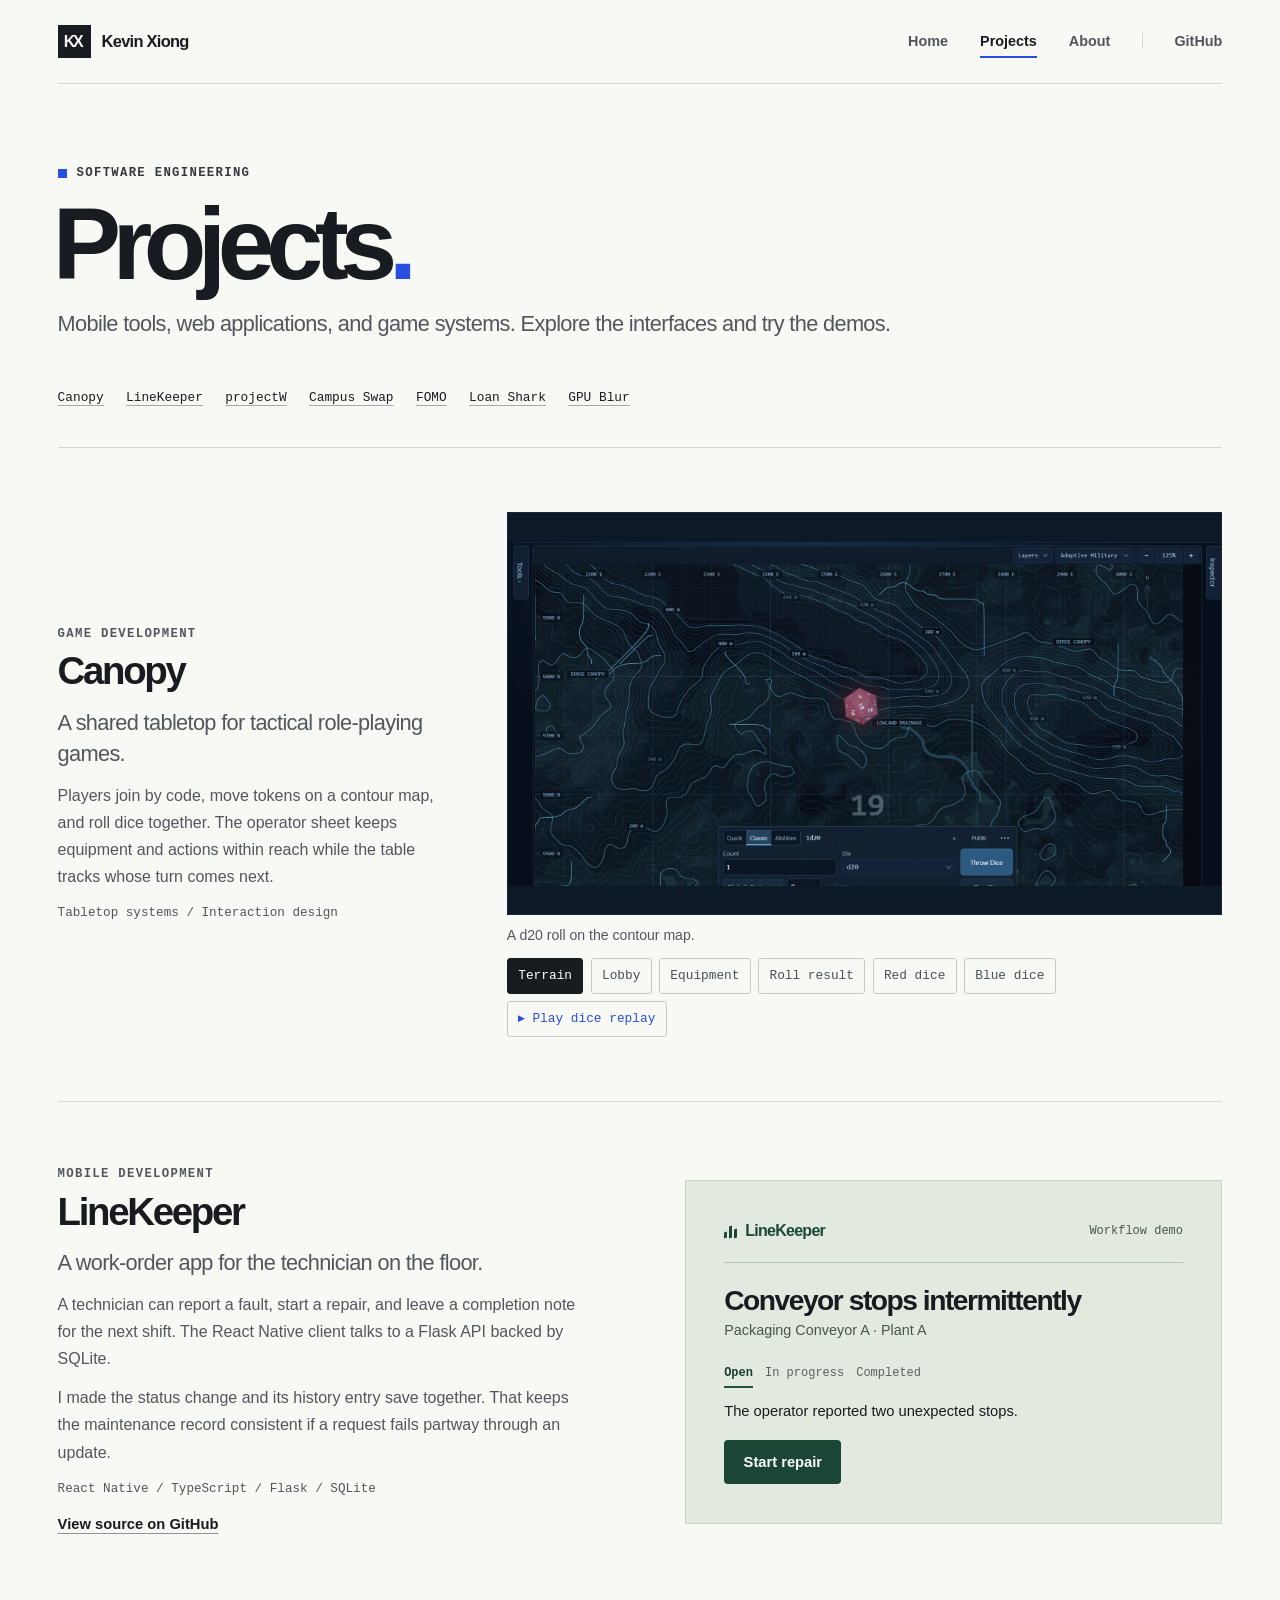
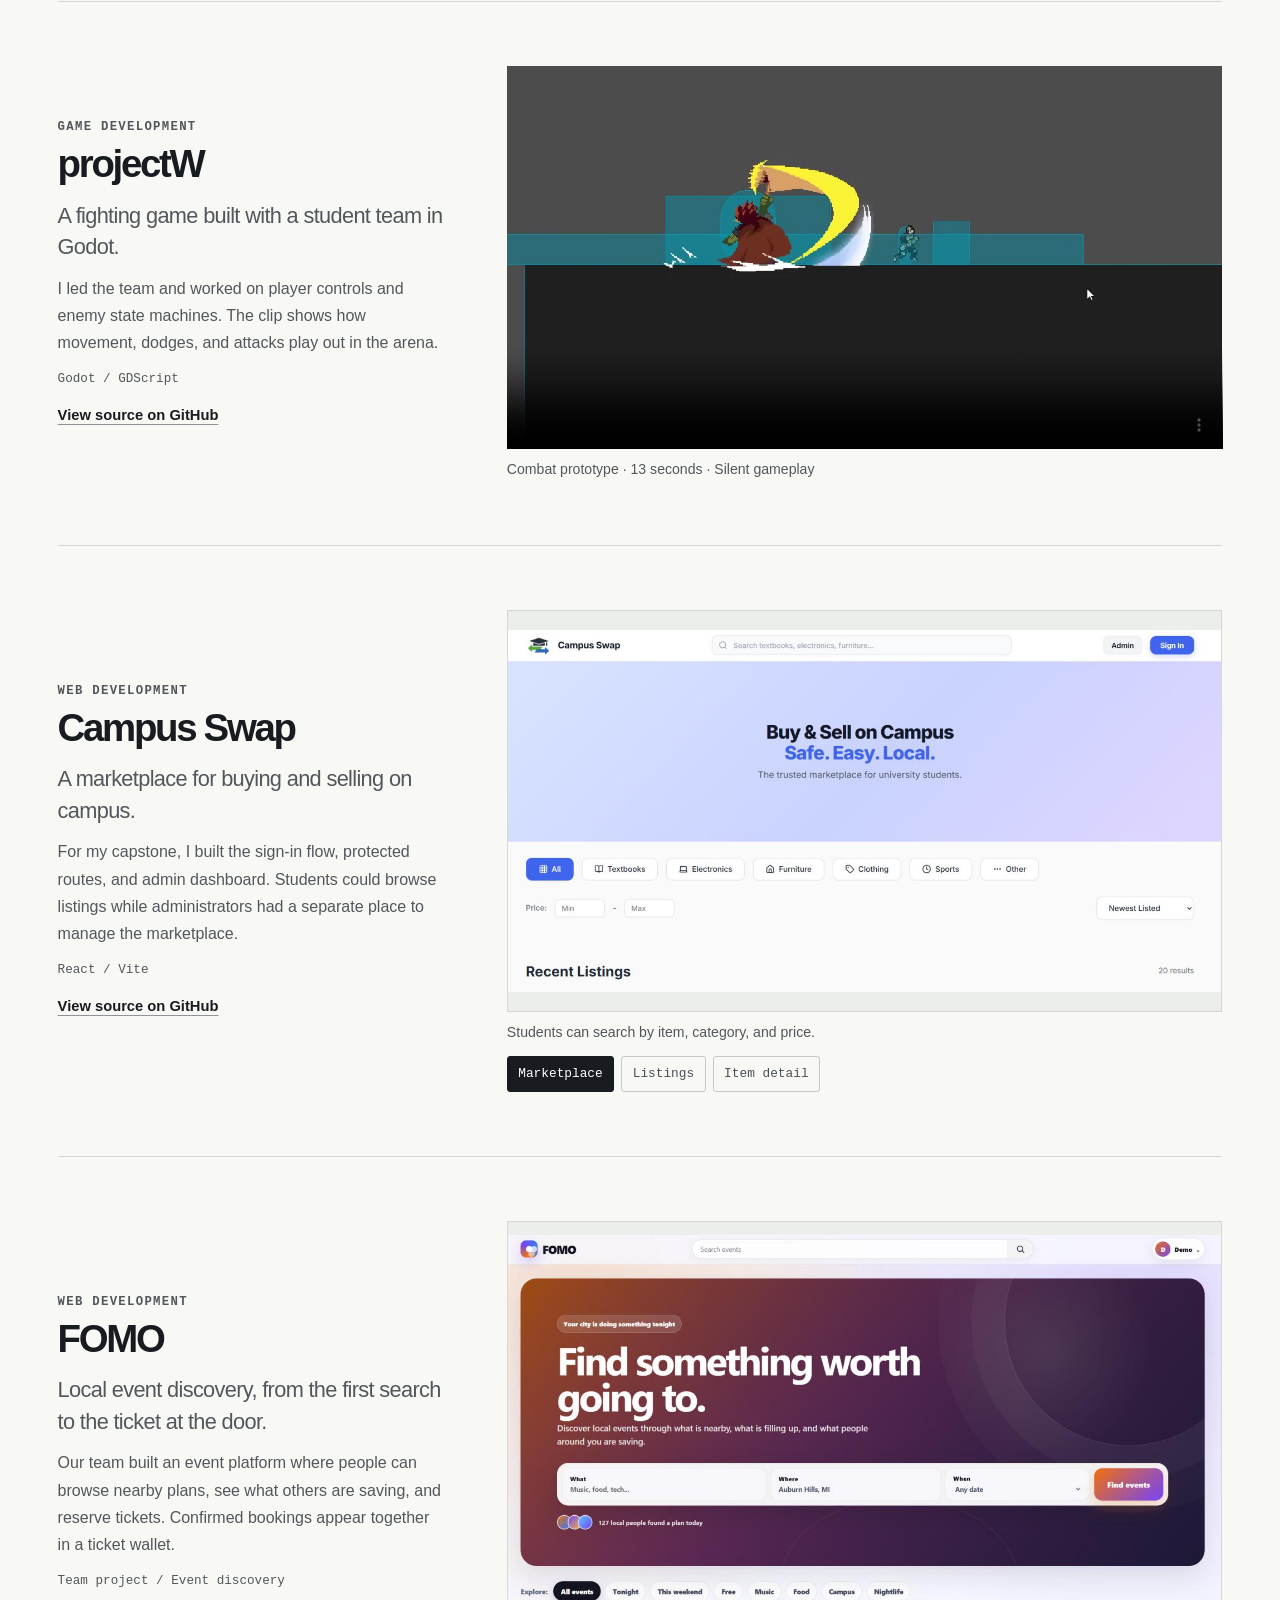
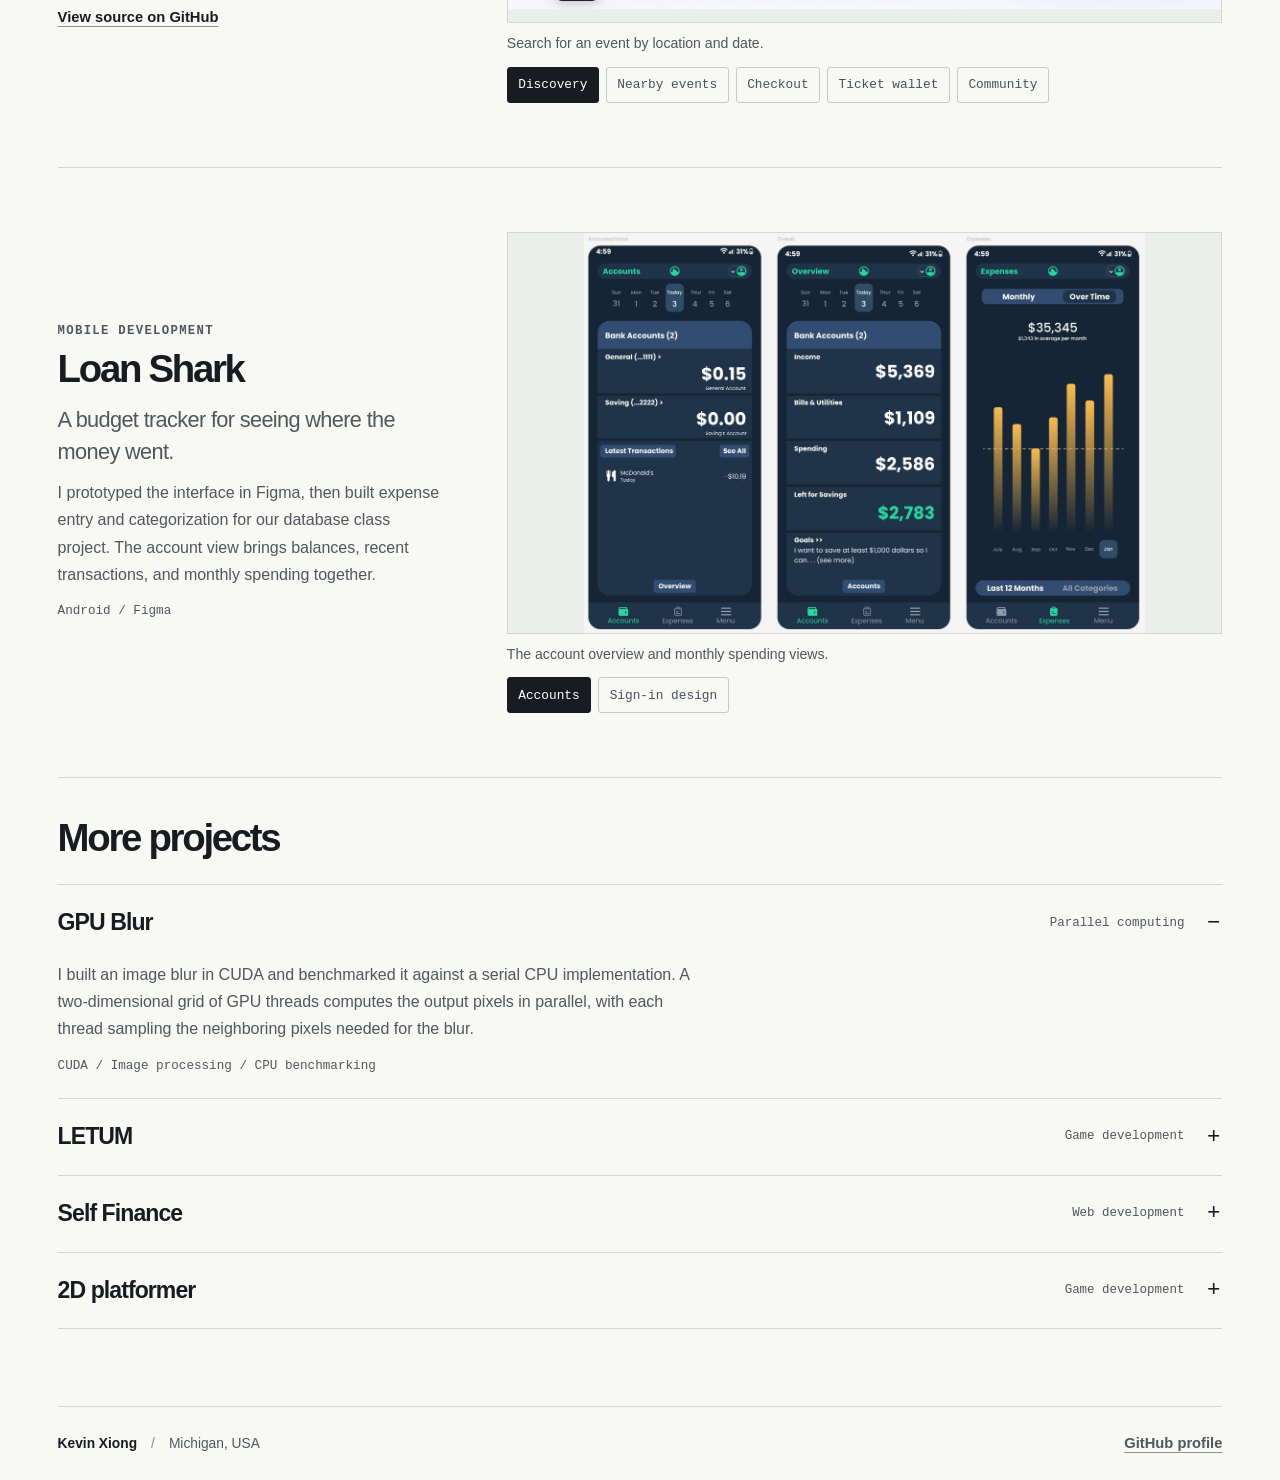
==== capstone_page.html @ 5ea94f28 "Feature Canopy, projectW, GPU Blur, and product screenshots" ====
<!doctype html>
<html lang="en">
<head>
  <meta charset="utf-8">
  <meta name="viewport" content="width=device-width, initial-scale=1">
  <meta name="theme-color" content="#f8f8f5">
  <meta name="description" content="Selected software and game development projects by Kevin Xiong, including Canopy, LineKeeper, projectW, and GPU Blur.">
  <title>Projects | Kevin Xiong</title>
  <link rel="icon" href="assets/favicon.png" type="image/png">
  <link rel="stylesheet" href="assets/site.css">
  <link rel="stylesheet" href="assets/project-media.css">
  <script src="assets/project-media.js" defer></script>
  <script src="assets/work-order.js" defer></script>
</head>
<body>
  <a class="skip" href="#main">Skip to content</a>
  <header class="masthead wrap">
    <a class="brand" href="index.html" aria-label="Kevin Xiong, home"><span class="monogram" aria-hidden="true">KX</span><span>Kevin Xiong</span></a>
    <nav aria-label="Main navigation"><a href="index.html">Home</a><a aria-current="page" href="capstone_page.html">Projects</a><a href="hobbies_page.html">About</a><a class="nav-github" href="https://github.com/Thorfinn980">GitHub</a></nav>
  </header>
  <main id="main" class="wrap" tabindex="-1">
    <header class="page-heading">
      <p class="eyebrow role"><span class="role-mark" aria-hidden="true"></span>Software engineering</p>
      <h1>Projects<span class="accent">.</span></h1>
      <p>Mobile tools, web applications, and game systems. Explore the interfaces and try the demos.</p>
    </header>
    <div class="project-jumps" role="navigation" aria-label="Jump to a project">
      <a href="#canopy">Canopy</a>
      <a href="#linekeeper">LineKeeper</a>
      <a href="#projectw">projectW</a>
      <a href="#campus-swap">Campus Swap</a>
      <a href="#fomo">FOMO</a>
      <a href="#loan-shark">Loan Shark</a>
      <a href="#gpu-blur">GPU Blur</a>
    </div>
    <article id="canopy" class="feature media-feature ruled">
      <div class="feature-copy"><p class="eyebrow">Game development</p><h2 id="canopy-fall">Canopy</h2>
        <p class="lead">A shared tabletop for tactical role-playing games.</p>
        <p>Players join by code, move tokens on a contour map, and roll dice together. The operator sheet keeps equipment and actions within reach while the table tracks whose turn comes next.</p>
        <p class="stack">Tabletop systems / Interaction design</p>
      </div>
      <figure class="gallery" data-gallery aria-label="Canopy gallery">
        <a class="gallery-stage" href="assets/canopy-map.jpg" aria-label="Open full-size image"><img src="assets/canopy-map.jpg" width="1904" height="920" loading="lazy" alt="A red twenty-sided die above blue elevation contours and a lowland drainage channel."></a>
        <figcaption aria-live="polite">A d20 roll on the contour map.</figcaption>
        <div class="gallery-choices" role="group" aria-label="Canopy media">
          <a href="assets/canopy-map.jpg" data-caption="A d20 roll on the contour map." data-alt="A red twenty-sided die above blue elevation contours and a lowland drainage channel." aria-current="true">Terrain</a>
          <a href="assets/canopy-lobby.jpg" data-caption="Create a table or join a game by code." data-alt="Create Game and Join Game forms for the shared tabletop.">Lobby</a>
          <a href="assets/canopy-operator.jpg" data-caption="Equipment, turn order, and recent rolls share one view." data-alt="Operator sheet beside the tactical grid, equipment controls, and shared dice history.">Equipment</a>
          <a href="assets/canopy-roll.jpg" data-caption="Two dice resolve to a total on the table." data-alt="Two green six-sided dice and their total above the tabletop dice tray.">Roll result</a>
          <a href="assets/canopy-dice-red.jpg" data-caption="The red polyhedral dice set." data-alt="Close-up of red polyhedral dice on the grid.">Red dice</a>
          <a href="assets/canopy-dice-blue.jpg" data-caption="The blue polyhedral dice set." data-alt="Close-up of blue dice with numbered faces on the tabletop.">Blue dice</a>
          <a href="assets/canopy-replay.gif" data-caption="Two live dice rolls on the shared table." data-alt="A die rolls across the map, followed by a pair of six-sided dice." class="replay-link">Play dice replay</a>
        </div>
      </figure>
    </article>
    <article id="linekeeper" class="feature ruled">
      <div class="feature-copy"><p class="eyebrow">Mobile development</p><h2>LineKeeper</h2>
      <p class="lead">A work-order app for the technician on the floor.</p>
      <p>A technician can report a fault, start a repair, and leave a completion note for the next shift. The React Native client talks to a Flask API backed by SQLite.</p>
      <p>I made the status change and its history entry save together. That keeps the maintenance record consistent if a request fails partway through an update.</p>
      <p class="stack">React Native / TypeScript / Flask / SQLite</p>
      <a class="text-link" href="https://github.com/Thorfinn980/Line-Keeper">View source on GitHub</a></div>
      <div class="demo" data-demo>
        <div class="demo-top"><span class="demo-brand"><span class="rail-icon" aria-hidden="true"><i></i><i></i><i></i></span>LineKeeper</span><span>Workflow demo</span></div>
        <h3>Conveyor stops intermittently</h3><p class="demo-asset">Packaging Conveyor A &middot; Plant A</p>
        <ol class="workflow" aria-label="Repair stages"><li aria-current="step">Open</li><li>In progress</li><li>Completed</li></ol>
        <p class="demo-status" role="status">The operator reported two unexpected stops.</p>
        <div class="note-area" hidden><label for="note">Completion note</label><textarea id="note" rows="2" maxlength="300" placeholder="What did you fix?"></textarea></div>
        <div class="demo-controls" hidden><button type="button" class="button primary demo-action">Start repair</button><button class="text-link demo-reset" type="button" hidden>Reset demo</button></div>
      </div>
    </article>
    <article id="projectw" class="feature media-feature ruled">
      <div class="feature-copy"><p class="eyebrow">Game development</p><h2>projectW</h2>
        <p class="lead">A fighting game built with a student team in Godot.</p>
        <p>I led the team and worked on player controls and enemy state machines. The clip shows how movement, dodges, and attacks play out in the arena.</p>
        <p class="stack">Godot / GDScript</p>
        <a class="text-link" href="https://github.com/Thorfinn980/ProjectW">View source on GitHub</a>
      </div>
      <figure class="game-film">
        <video controls playsinline preload="metadata" width="1136" height="608" poster="assets/projectw-poster.jpg" aria-label="projectW gameplay"><source src="assets/projectw-gameplay.mp4" type="video/mp4"><a href="assets/projectw-gameplay.mp4">Watch projectW gameplay</a></video>
        <figcaption>Combat prototype <span aria-hidden="true">·</span> 13 seconds <span aria-hidden="true">·</span> Silent gameplay</figcaption>
      </figure>
    </article>
    <article id="campus-swap" class="feature media-feature ruled">
      <div class="feature-copy"><p class="eyebrow">Web development</p><h2>Campus Swap</h2>
        <p class="lead">A marketplace for buying and selling on campus.</p>
        <p>For my capstone, I built the sign-in flow, protected routes, and admin dashboard. Students could browse listings while administrators had a separate place to manage the marketplace.</p>
        <p class="stack">React / Vite</p>
        <a class="text-link" href="https://github.com/Thorfinn980/Campus-Swap">View source on GitHub</a>
      </div>
      <figure class="gallery" data-gallery aria-label="Campus Swap gallery">
        <a class="gallery-stage" href="assets/campus-market.jpg" aria-label="Open full-size image"><img src="assets/campus-market.jpg" width="1280" height="650" loading="lazy" alt="Campus Swap search page with category and price filters."></a>
        <figcaption aria-live="polite">Students can search by item, category, and price.</figcaption>
        <div class="gallery-choices" role="group" aria-label="Campus Swap media">
          <a href="assets/campus-market.jpg" data-caption="Students can search by item, category, and price." data-alt="Campus Swap search page with category and price filters." aria-current="true">Marketplace</a>
          <a href="assets/campus-listings.jpg" data-caption="Listing cards put the price, seller, and pickup area together." data-alt="Four student listings with photos, prices, and pickup locations.">Listings</a>
          <a href="assets/campus-item.jpg" data-caption="A buyer can contact the seller from the listing." data-alt="Winter coat detail showing its price, seller information, and message button.">Item detail</a>
        </div>
      </figure>
    </article>
    <article id="fomo" class="feature media-feature ruled">
      <div class="feature-copy"><p class="eyebrow">Web development</p><h2>FOMO</h2>
        <p class="lead">Local event discovery, from the first search to the ticket at the door.</p>
        <p>Our team built an event platform where people can browse nearby plans, see what others are saving, and reserve tickets. Confirmed bookings appear together in a ticket wallet.</p>
        <p class="stack">Team project / Event discovery</p>
        <a class="text-link" href="https://github.com/Thorfinn980/FOMO">View source on GitHub</a>
      </div>
      <figure class="gallery" data-gallery aria-label="FOMO gallery">
        <a class="gallery-stage" href="assets/fomo-home.jpg" aria-label="Open full-size image"><img src="assets/fomo-home.jpg" width="1280" height="670" loading="lazy" alt="FOMO home screen with local event search and category filters."></a>
        <figcaption aria-live="polite">Search for an event by location and date.</figcaption>
        <div class="gallery-choices" role="group" aria-label="FOMO media">
          <a href="assets/fomo-home.jpg" data-caption="Search for an event by location and date." data-alt="FOMO home screen with local event search and category filters." aria-current="true">Discovery</a>
          <a href="assets/fomo-events.jpg" data-caption="Local events with dates, distance, and ticket prices." data-alt="Three nearby Detroit-area events with ticket prices and availability.">Nearby events</a>
          <a href="assets/fomo-checkout.jpg" data-caption="Reserve tickets and see the confirmation in the same flow." data-alt="Ticket reservation form and confirmation for a local demo day.">Checkout</a>
          <a href="assets/fomo-tickets.jpg" data-caption="Confirmed bookings stay together in the ticket wallet." data-alt="Two event tickets with confirmation codes and venue details.">Ticket wallet</a>
          <a href="assets/fomo-community.jpg" data-caption="The activity feed shows which local events people are saving." data-alt="FOMO community activity, weekend event counts, and organizer tools.">Community</a>
        </div>
      </figure>
    </article>
    <article id="loan-shark" class="feature media-feature ruled">
      <div class="feature-copy"><p class="eyebrow">Mobile development</p><h2>Loan Shark</h2>
        <p class="lead">A budget tracker for seeing where the money went.</p>
        <p>I prototyped the interface in Figma, then built expense entry and categorization for our database class project. The account view brings balances, recent transactions, and monthly spending together.</p>
        <p class="stack">Android / Figma</p>
      </div>
      <figure class="gallery" data-gallery aria-label="Loan Shark gallery">
        <a class="gallery-stage" href="assets/loanshark-overview.jpg" aria-label="Open full-size image"><img src="assets/loanshark-overview.jpg" width="1170" height="835" loading="lazy" alt="Loan Shark mobile designs for accounts, monthly totals, and an expense chart."></a>
        <figcaption aria-live="polite">The account overview and monthly spending views.</figcaption>
        <div class="gallery-choices" role="group" aria-label="Loan Shark media">
          <a href="assets/loanshark-overview.jpg" data-caption="The account overview and monthly spending views." data-alt="Loan Shark mobile designs for accounts, monthly totals, and an expense chart." aria-current="true">Accounts</a>
          <a href="assets/loanshark-design.jpg" data-caption="The sign-in and account creation designs in Figma." data-alt="Two Loan Shark mobile sign-in designs beside their color palette.">Sign-in design</a>
        </div>
      </figure>
    </article>
    <section class="archive ruled" aria-labelledby="archive-title">
      <div class="section-top"><h2 id="archive-title">More projects</h2></div>
      <details id="gpu-blur" open><summary><span>GPU Blur</span><span class="row-meta">Parallel computing</span></summary><div class="detail-copy"><p>I built an image blur in CUDA and benchmarked it against a serial CPU implementation. A two-dimensional grid of GPU threads computes the output pixels in parallel, with each thread sampling the neighboring pixels needed for the blur.</p><p class="stack">CUDA / Image processing / CPU benchmarking</p></div></details>
      <details><summary><span>LETUM</span><span class="row-meta">Game development</span></summary><div class="detail-copy"><p>A co-op survival prototype. I've been working on interactions that have to agree across players, including shared storage, inventory pickups, and doors that remember their state when the world reloads.</p><p class="stack">Unreal Engine / C++</p></div></details>
      <details><summary><span>Self Finance</span><span class="row-meta">Web development</span></summary><div class="detail-copy"><p>A stock research dashboard that brings historical prices and related news into a single company search. I integrated the market data API and built the charts and responsive interface.</p><p class="stack">Python / Flask / Alpha Vantage</p></div></details>
      <details><summary><span>2D platformer</span><span class="row-meta">Game development</span></summary><div class="detail-copy"><p>A side-scroller built with JavaFX, OpenGL, and Box2D. I worked on enemy state machines and resource loading so the physics, levels, and audio could run together smoothly.</p><p class="stack">Java / Box2D / Tiled</p></div></details>
    </section>
  </main>
  <footer class="footer wrap"><span>Kevin Xiong</span><span>Michigan, USA</span><a href="https://github.com/Thorfinn980">GitHub profile</a></footer>
</body>
</html>
---- assets/site.css ----
@charset "UTF-8";

:root {
  color-scheme: light;
  --paper: #f8f8f5;
  --ink: #181b20;
  --muted: #51575c;
  --line: #d5d7d4;
  --accent: #294fe1;
  --mono: "IBM Plex Mono", "Cascadia Mono", Consolas, monospace;
  --sans: "Inter", "Helvetica Neue", Arial, sans-serif;
}
*, *::before, *::after { box-sizing: border-box; }
body { margin: 0; background: var(--paper); color: var(--ink); font: 1rem/1.55 var(--sans); -webkit-font-smoothing: antialiased; }
h1, h2, h3, p, dl, dd, figure { margin: 0; }
a { color: inherit; text-decoration: none; }
button, textarea { font: inherit; }
button { cursor: pointer; }
img { display: block; max-width: 100%; height: auto; }
[hidden] { display: none !important; }
:focus-visible { outline: 3px solid var(--accent); outline-offset: 4px; }
main:focus { outline: none; }
::selection { background: #c9d9ff; color: #111b2e; }
.wrap { width: min(1180px, calc(100% - clamp(40px, 9vw, 144px))); margin-inline: auto; }
.skip { position: fixed; z-index: 10; top: -100px; left: 1rem; padding: .75rem 1rem; background: var(--ink); color: white; }
.skip:focus { top: 1rem; }
.masthead { min-height: 84px; display: flex; align-items: center; justify-content: space-between; gap: 24px; border-bottom: 1px solid var(--line); }
.brand, nav, .actions, .role, .section-top, .button, .demo-brand, .ticket-bar { display: flex; align-items: center; }
.brand { gap: 11px; font-weight: 700; font-size: 1.03rem; letter-spacing: -.045em; line-height: 1; }
.monogram { display: grid; place-content: center; background: var(--ink); color: var(--paper); width: 33px; height: 33px; padding-right: 3px; font-size: 1rem; font-weight: 750; letter-spacing: -.14em; }
nav { align-self: stretch; gap: clamp(16px, 2.5vw, 36px); }
nav a { display: inline-flex; align-items: center; position: relative; color: #51565b; font-size: .9rem; font-weight: 550; padding-block: 10px; }
nav a[aria-current] { color: var(--ink); }
nav a[aria-current]::after { content: ""; position: absolute; left: 0; right: 0; bottom: calc(50% - 16px); height: 2px; background: var(--accent); }
nav .nav-github { padding-left: clamp(16px, 2.5vw, 34px); }
.nav-github::before { content: ""; position: absolute; width: 1px; height: 16px; background: var(--line); left: 0; }
nav a:hover, .brand:hover, .text-link:hover, .footer a:hover, summary:hover { color: var(--accent); }
.eyebrow, .stack, .terrain figcaption, .terrain-panel, .demo-top > span:last-child, .row-meta, .ticket-status, .work-location { font-family: var(--mono); }
.eyebrow { display: block; font-size: .77rem; font-weight: 550; line-height: 1.4; letter-spacing: .105em; text-transform: uppercase; color: var(--muted); }
.role { display: flex; gap: 10px; color: #343940; }
.role-mark { display: inline-block; width: 9px; height: 9px; background: var(--accent); }
.hero { display: grid; grid-template-columns: minmax(0,.84fr) minmax(0,1.16fr); align-items: center; gap: clamp(30px,5vw,78px); padding-block: clamp(42px,4.9vw,75px) clamp(48px,5vw,78px); }
.hero-copy { padding-block: 6px; }
.hero h1 { margin: 1.2rem 0 1.45rem -.065em; padding-left: .035em; font-size: clamp(5.4rem,7.8vw,7.65rem); font-weight: 620; line-height: .85; letter-spacing: -.086em; }
.accent { color: var(--accent); }
.hero-intro { max-width: 370px; font-size: clamp(1.1rem,1.45vw,1.28rem); line-height: 1.5; color: var(--muted); letter-spacing: -.024em; }
.actions { gap: 25px; margin-top: 1.6rem; }
.button { justify-content: center; gap: 10px; width: fit-content; min-height: 44px; padding: .72rem 1.15rem; border: 1px solid transparent; border-radius: 4px; font-size: .92rem; font-weight: 600; line-height: 1.2; }
.primary { background: var(--ink); color: white; }
.primary:hover { background: #303b4b; }
.button:disabled { background: #e0e3e1; color: #555c5a; cursor: default; }
.text-link, .footer a { font-size: .92rem; font-weight: 580; text-decoration: underline; text-decoration-thickness: 1px; text-underline-offset: .30em; text-decoration-color: #8f9499; }
button.text-link { background: none; border: 0; padding: 10px 0; color: inherit; }
.terrain { position: relative; min-width: 0; aspect-ratio: 1.43; overflow: hidden; isolation: isolate; color: #e3ecff; background-color: #0b1935;
  background-image: linear-gradient(#40577a20 1px,transparent 1px),linear-gradient(90deg,#40577a20 1px,transparent 1px),radial-gradient(ellipse at 54% 50%,#19335b 0%,#101e39 50%,#0a162e 100%);
  background-size: 28px 28px,28px 28px,100% 100%; }
.terrain figcaption { position: absolute; left: 22px; top: 18px; z-index: 2; display: flex; align-items: center; gap: 10px; font-size: .8rem; letter-spacing: .015em; pointer-events: none; }
.stack-mark { display: inline-block; width: 13px; height: 9px; position: relative; margin-top: -4px; border: 1px solid #abc5ff; transform: skewY(-18deg); box-shadow: 0 3px #10203f,0 4px #abc5ff; }
.terrain-poster, .terrain-canvas { position: absolute; width: 100%; height: 100%; inset: 0; }
.terrain-poster { object-fit: contain; }
.terrain-canvas { visibility: hidden; touch-action: pan-y; }
.is-ready .terrain-canvas { visibility: visible; cursor: grab; }
.terrain-canvas:focus-visible { outline: 2px solid #b0ceff; outline-offset: -6px; }
.is-ready .dragging { cursor: grabbing; }
.is-ready .terrain-poster { display: none; }
.terrain-panel { position: absolute; bottom: 16px; left: 22px; right: 16px; z-index: 2; display: flex; align-items: center; justify-content: space-between; gap: 8px; pointer-events: none; }
.terrain-hint { color: #c5d4ef; font-size: .76rem; }
.view-switch { display: none; gap: 2px; border: 1px solid #52627e; background: #101c33; padding: 3px; border-radius: 4px; pointer-events: auto; }
.is-ready .view-switch { display: flex; }
.view-switch button { padding: 5px 8px; min-height: 30px; border: 0; border-radius: 2px; background: transparent; color: #bdcde7; font: .77rem/1.2 var(--mono); }
.view-switch button:hover { color: white; }
.view-switch button[aria-pressed="true"] { color: #10203a; background: #d7e7ff; }
.view-switch button:focus-visible { outline-color: white; outline-offset: 1px; }
.ruled { border-top: 1px solid var(--line); }
.selected, .archive { padding-block: clamp(32px,3vw,46px) clamp(56px,6vw,85px); }
.section-top { align-items: baseline; justify-content: space-between; gap: 20px; margin-bottom: 26px; }
h2 { font-size: clamp(1.85rem,3vw,2.75rem); line-height: 1.08; letter-spacing: -.06em; font-weight: 590; }
.card-grid { display: grid; grid-template-columns: 1fr 1fr; gap: clamp(20px,2.6vw,36px); }
.project-card { display: block; min-width: 0; }
.cover { position: relative; overflow: hidden; aspect-ratio: 2.25; isolation: isolate; display: grid; place-items: center; }
.line-cover { background-color: #b6ccbe; background-image: linear-gradient(130deg,#d4e0d1,#b9cebf 56%,#96afa0); }
.line-cover::before { content: ""; position: absolute; inset: 0; background-image: repeating-linear-gradient(125deg,transparent 0 6px,#edf4e817 6px 7px); }
.ticket { position: relative; width: 64%; max-width: 292px; background: #fcfcf6; border-radius: 5px; color: #163b2b; box-shadow: -6px 8px 0 #63907755,0 18px 28px #213b282b; transform: rotate(-5deg); transition: transform .23s ease; }
.ticket-bar { color: #e9f5e6; background: #1b4534; border-radius: 5px 5px 0 0; font-weight: 650; letter-spacing: -.035em; font-size: .85rem; padding: 8px 14px; gap: 8px; }
.rail-icon { display: inline-flex; gap: 2px; align-items: end; height: 13px; }
.rail-icon i { width: 3px; height: 6px; background: currentColor; transform: skewY(-17deg); }
.rail-icon i:nth-child(2) { height: 12px; }
.rail-icon i:nth-child(3) { height: 9px; }
.ticket-inner { padding: 11px 15px 12px; }
.ticket-status { color: #465f4e; font-size: .75rem; }
.ticket-status i { display: inline-block; width: 6px; height: 6px; border-radius: 50%; background: #4a825e; margin-right: 3px; }
.ticket strong { display: block; font-size: clamp(1.05rem,1.8vw,1.63rem); line-height: 1.03; margin: 7px 0 8px; letter-spacing: -.055em; }
.ticket-rule { height: 1px; background: #d3dbce; margin-bottom: 6px; }
.work-asset { font-weight: 600; font-size: .8rem; }
.work-location { display: block; font-size: .72rem; color: #4a5b50; }
.canopy-card-photo { position: absolute; inset: 0; width: 100%; height: 100%; object-fit: cover; }
.project-card:hover .ticket { transform: translateY(-3px) rotate(-3deg); }
.card-copy { padding-top: 18px; }
.card-copy .eyebrow { font-size: .75rem; }
.card-copy h3 { margin: 5px 0 5px; font-size: clamp(1.6rem,2.25vw,2.15rem); line-height: 1.15; letter-spacing: -.055em; font-weight: 620; }
.project-card:hover h3 { color: var(--accent); }
.card-copy p { max-width: 52ch; color: var(--muted); }
.stack { display: block; font-size: .79rem; color: var(--muted); line-height: 1.7; margin-top: 12px; }
.footer { display: flex; gap: 14px; align-items: center; padding-block: 25px; border-top: 1px solid var(--line); color: var(--muted); font-size: .86rem; }
.footer span:first-child { color: var(--ink); font-weight: 650; }
.footer span:nth-child(2)::before { content: "/"; color: #83898b; padding-right: 14px; }
.footer a { margin-left: auto; }

.page-heading { padding-block: clamp(44px,6.3vw,94px) clamp(38px,5vw,70px); }
.page-heading h1 { font-size: clamp(3.7rem,8vw,7rem); margin: 12px 0 14px -.048em; font-weight: 620; letter-spacing: -.083em; line-height: .98; }
.page-heading > p:last-child, .lead { color: var(--muted); font-size: clamp(1.15rem,1.7vw,1.45rem); line-height: 1.45; letter-spacing: -.03em; }
.feature { display: grid; grid-template-columns: 1fr 1fr; align-items: center; gap: clamp(32px, 7vw, 100px); padding-block: clamp(38px,5vw,75px); scroll-margin-top: 16px; }
.feature-copy h2 { margin-block: 7px 15px; }
.feature-copy > p + p { margin-top: 12px; }
.feature-copy > p:not(.eyebrow,.lead,.stack), .prose p:not(.lead), .detail-copy { color: var(--muted); line-height: 1.7; }
.feature-copy > .text-link { display: inline-block; margin-top: 14px; }
.demo { background: #e2eae0; padding: clamp(22px,3vw,40px); border: 1px solid #c7d4c6; }
.demo-top { display: flex; align-items: center; justify-content: space-between; gap: 15px; padding-bottom: 18px; border-bottom: 1px solid #b4c5b6; }
.demo-top > span:last-child { font-size: .75rem; color: #46584c; }
.demo-brand { gap: 8px; font-weight: 700; color: #1c4837; letter-spacing: -.045em; }
.demo h3 { font-size: clamp(1.55rem,2.2vw,2.15rem); line-height: 1.12; letter-spacing: -.052em; margin-block: 22px 3px; }
.demo-asset { color: #45584a; font-size: .9rem; }
.workflow { display: flex; flex-wrap: wrap; gap: 3px 12px; list-style: none; padding: 0; margin: 18px 0 12px; color: #57625b; font: .75rem/1.5 var(--mono); }
.workflow li { padding-block: 4px; }
.workflow li[aria-current] { border-bottom: 2px solid #215637; color: #193d2b; font-weight: 700; }
.workflow li.done { color: #2b533b; }
.demo-status { font-size: .92rem; overflow-wrap: anywhere; }
.demo-controls { display: flex; flex-wrap: wrap; align-items: center; gap: 14px; margin-top: 18px; }
.demo .primary:not(:disabled) { background: #1b4534; }
.demo .primary:not(:disabled):hover { background: #293c2e; }
.note-area { margin-top: 15px; }
.note-area label { display: block; font-size: .85rem; font-weight: 650; margin-bottom: 4px; }
.note-area textarea { display: block; width: 100%; padding: 8px 10px; background: #f8faf7; color: var(--ink); border: 1px solid #9faea1; border-radius: 3px; resize: vertical; }
.screen-frame { background: #142538; padding: clamp(12px,2vw,26px); }
.tabletop-figure figcaption { margin-top: 10px; color: var(--muted); font-size: .85rem; line-height: 1.6; }
.tabletop-figure .text-link { font-size: inherit; white-space: nowrap; }
details { border-bottom: 1px solid var(--line); }
details:first-of-type { border-top: 1px solid var(--line); }
summary { position: relative; display: flex; align-items: center; gap: 20px; cursor: pointer; list-style: none; padding: 20px 38px 20px 0; }
summary::-webkit-details-marker { display: none; }
summary > span:first-child { font-size: clamp(1.12rem,1.8vw,1.5rem); font-weight: 570; letter-spacing: -.04em; }
.row-meta { margin-left: auto; color: var(--muted); font-size: .78rem; text-align: right; }
summary::after { content: "+"; font: 1.4rem/1 var(--mono); position: absolute; right: 2px; }
details[open] summary::after { content: "−"; }
.detail-copy { max-width: 72ch; padding-bottom: 22px; }
.about-row { display: grid; grid-template-columns: .7fr 1.3fr; gap: clamp(28px,5vw,70px); padding-block: clamp(33px,4.5vw,65px); }
.about-row h2 { font-size: clamp(1.7rem,2.7vw,2.45rem); }
.prose { max-width: 64ch; }
.prose .lead { color: var(--ink); }
.prose > p + p, .prose > a { margin-top: 15px; }
.prose > a { display: inline-block; }
.tool-list div + div, .interests > div + div { margin-top: 19px; }
.tool-list dt, .interests h3 { color: var(--ink); font-size: 1rem; font-weight: 670; }
.tool-list dd { color: var(--muted); margin-top: 2px; }
@media (max-width: 780px) {
  .hero { gap: 24px; grid-template-columns: .85fr 1.15fr; }
  .hero h1 { font-size: clamp(4.2rem,10vw,5.3rem); }
  .terrain { aspect-ratio: 1.15; }
  .feature { gap: 28px; }
  .cover { aspect-ratio: 1.85; }
}
@media (max-width: 640px) {
  .masthead { min-height: 65px; gap: 14px; }
  .brand { gap: 8px; }
  .brand > span:last-child { display: none; }
  nav { gap: clamp(11px,4.3vw,24px); }
  nav a { font-size: .86rem; }
  nav .nav-github { padding-left: 14px; }
  .hero { grid-template-columns: 1fr; gap: 28px; padding-block: 33px; }
  .hero h1 { font-size: clamp(3.5rem,12vw,5.2rem); line-height: .99; margin: .7rem 0 .85rem -.045em; padding: 0; }
  .hero h1 br { display: none; }
  .hero-intro { font-size: 1.07rem; max-width: 36ch; }
  .actions { margin-top: 17px; }
  .terrain { aspect-ratio: 1.45; }
  .terrain figcaption { left: 16px; top: 14px; }
  .terrain-panel { left: 16px; right: 12px; bottom: 10px; }
  .card-grid, .feature, .about-row { grid-template-columns: 1fr; }
  .card-grid { gap: 34px; }
  .cover { aspect-ratio: 2.05; }
  .ticket { max-width: 236px; }
  .section-top { margin-bottom: 20px; }
  .about-row { gap: 20px; }
  .row-meta { display: none; }
  .footer { flex-wrap: wrap; gap: 7px 10px; }
  .footer span:nth-child(2)::before { padding-right: 10px; }
  .footer a { font-size: .82rem; }
}
@media (max-width: 360px) {
  .wrap { width: calc(100% - 30px); }
  .ticket-inner { padding: 8px 12px; }
  .ticket-bar { padding: 5px 12px; }
  .work-location { display: none; }
  .footer span:nth-child(2) { display: none; }
}
@media (prefers-reduced-motion: reduce) {
  *, *::before, *::after { transition: none !important; }
}
---- assets/project-media.css ----
.project-jumps {
  display: flex;
  flex-wrap: wrap;
  gap: .55rem 1.4rem;
  margin: -1.2rem 0 2.2rem;
}
.project-jumps a, .gallery-choices a {
  font: .8rem/1.4 var(--mono);
}
.project-jumps a {
  padding-block: .3rem;
  text-decoration: underline;
  text-underline-offset: .29em;
  text-decoration-color: #a3a8ad;
}
.project-jumps a:hover { color: var(--accent); }
.media-feature {
  grid-template-columns: minmax(0, .7fr) minmax(0, 1.3fr);
  gap: clamp(32px, 5vw, 72px);
}
.gallery, .game-film { min-width: 0; }
.gallery-stage {
  display: grid;
  place-items: center;
  width: 100%;
  aspect-ratio: 16 / 9;
  background: #eceeeb;
  border: 1px solid var(--line);
  overflow: hidden;
  cursor: zoom-in;
}
.gallery-stage img {
  width: 100%;
  height: 100%;
  min-height: 0;
  object-fit: contain;
}
#canopy .gallery-stage { background: #0d1927; border-color: #19293a; }
.gallery figcaption, .game-film figcaption {
  font-size: .88rem;
  line-height: 1.5;
  color: var(--muted);
  margin-top: .65rem;
}
.gallery-choices { display: flex; flex-wrap: wrap; gap: .45rem; margin-top: .75rem; }
.gallery-choices a {
  display: inline-flex;
  align-items: center;
  min-height: 36px;
  border: 1px solid #c5cac9;
  border-radius: 3px;
  padding: .38rem .65rem;
  color: #495058;
}
.gallery-choices a:hover { border-color: var(--ink); color: var(--ink); }
.gallery-choices a[aria-current] { color: white; border-color: var(--ink); background: var(--ink); }
.gallery-choices .replay-link { color: var(--accent); }
.replay-link::before { content: "▶"; font-size: .72em; margin-right: .45rem; }
.replay-link[aria-current]::before { content: "■"; }
.game-film video { display: block; width: 100%; height: auto; background: #111; }
#gpu-blur, .feature-copy h2[id] { scroll-margin-top: 18px; }
@media (max-width: 720px) {
  .media-feature { grid-template-columns: 1fr; gap: 20px; }
  .project-jumps { margin-top: -.55rem; }
}
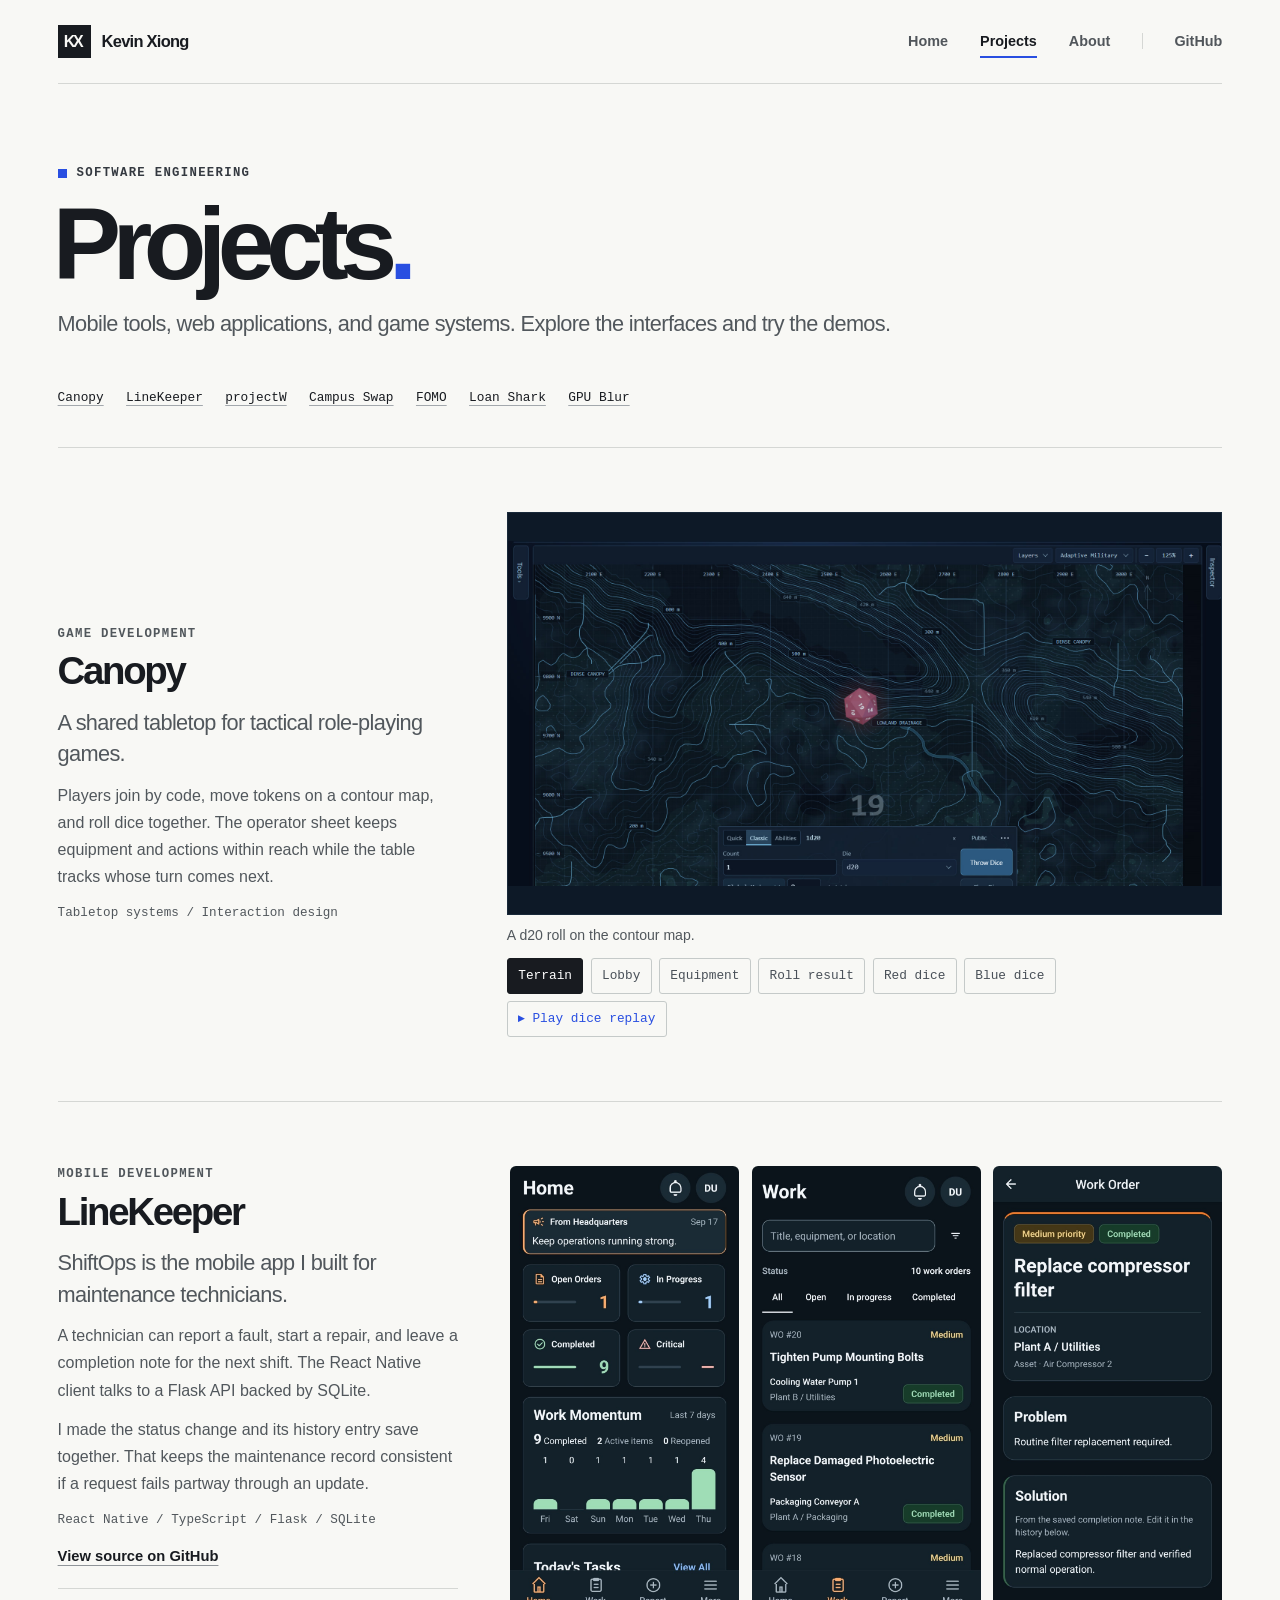
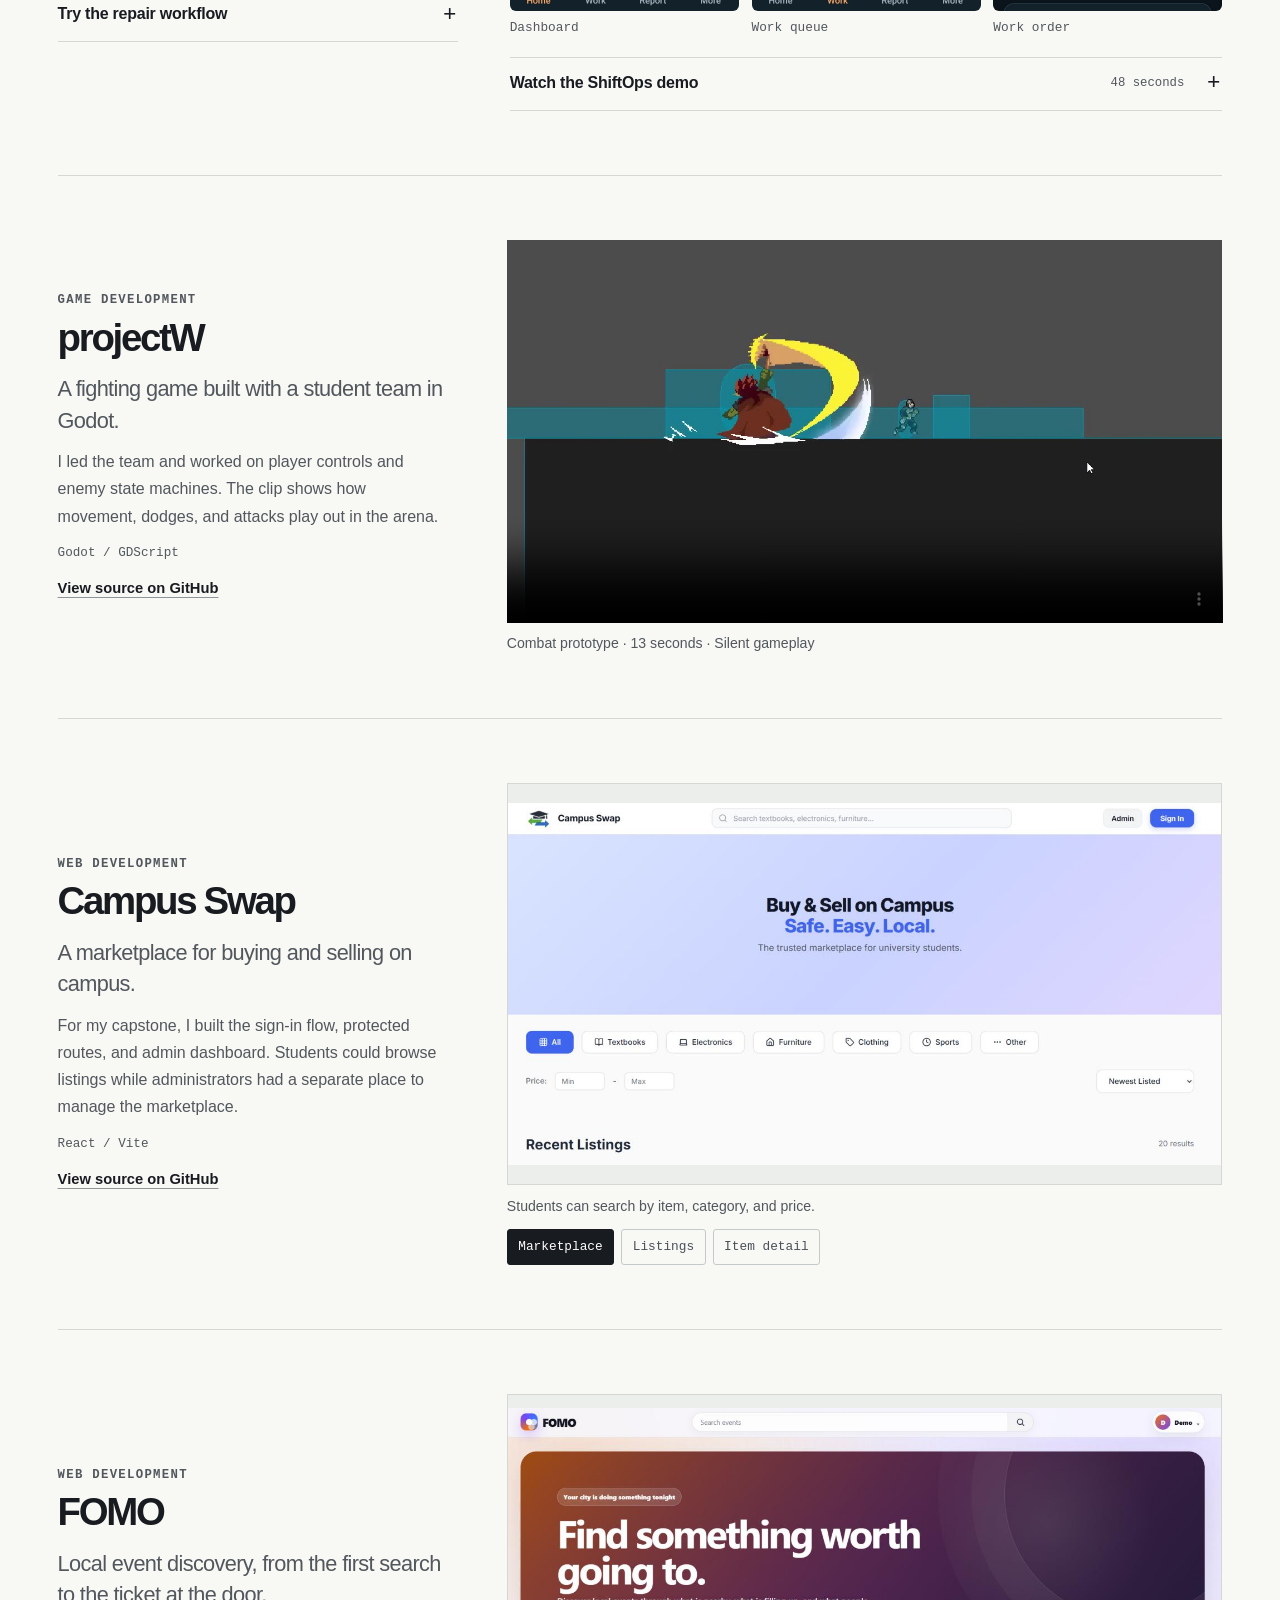
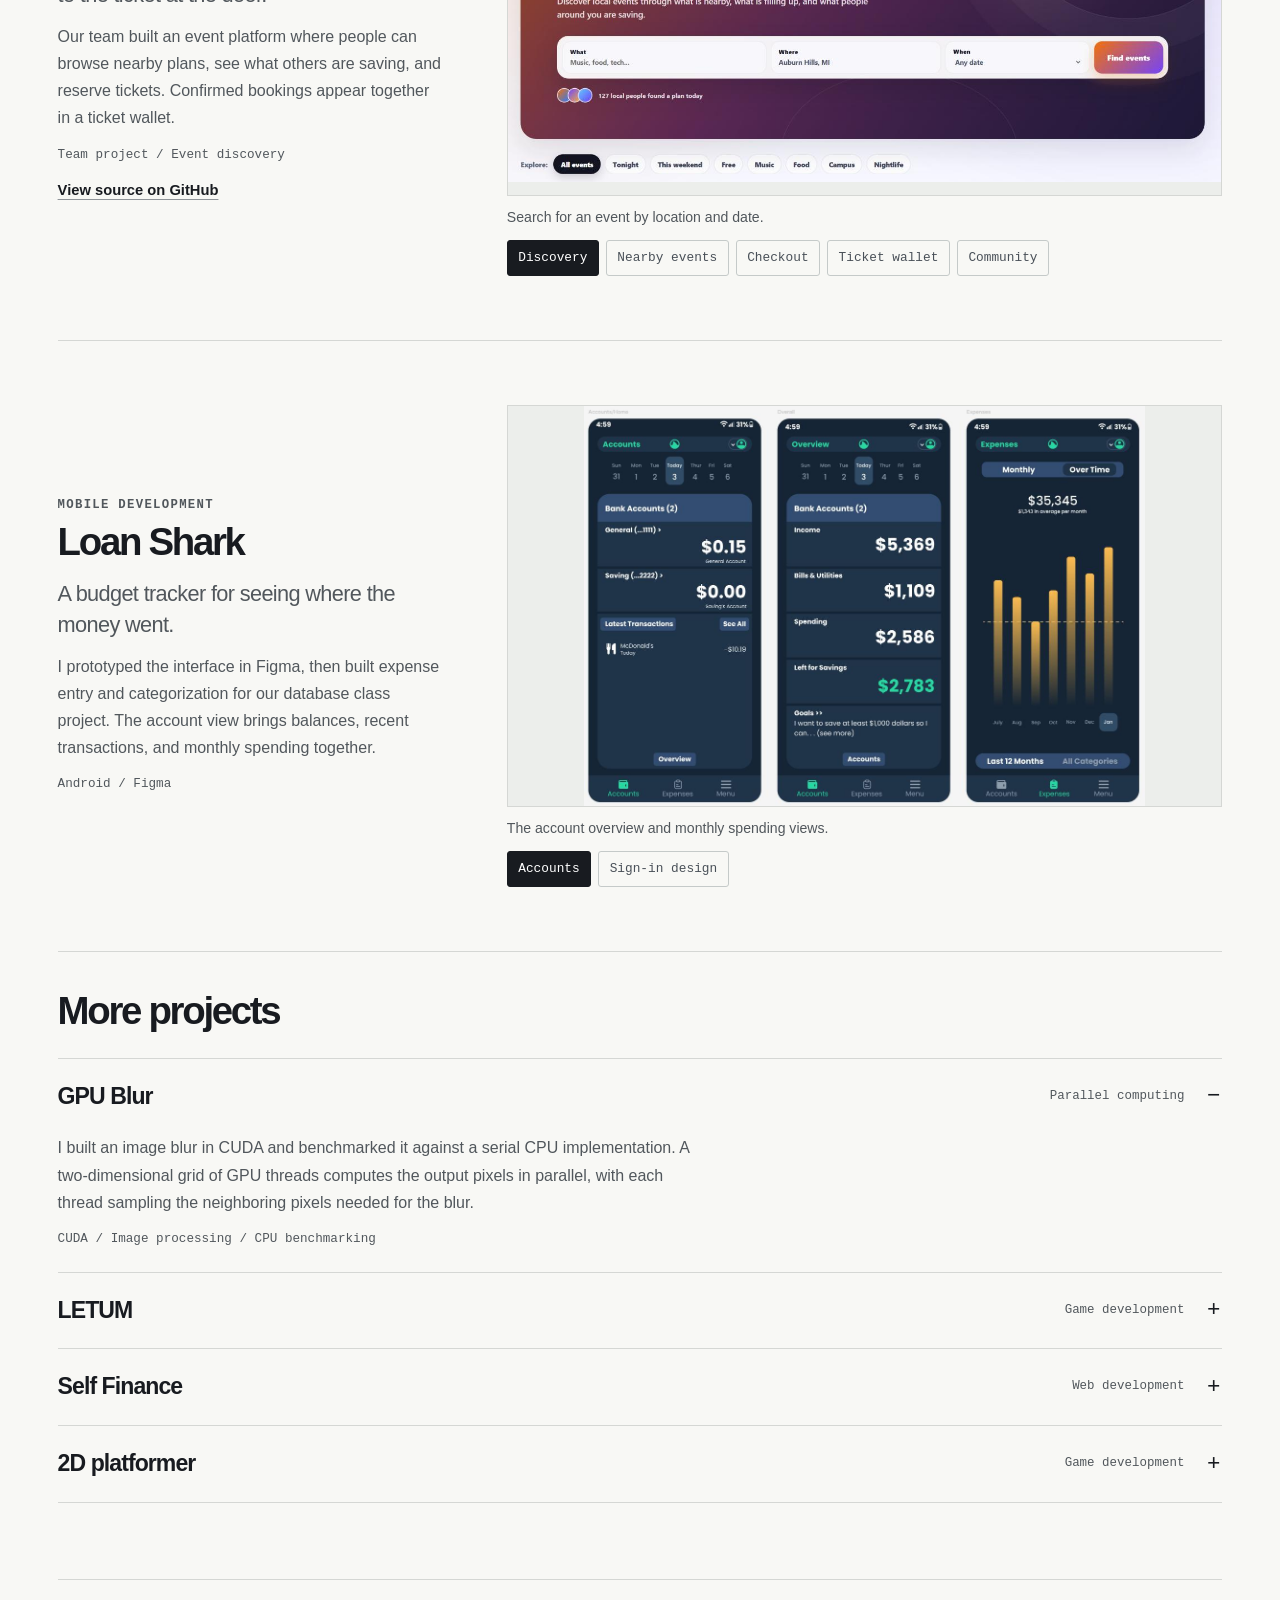
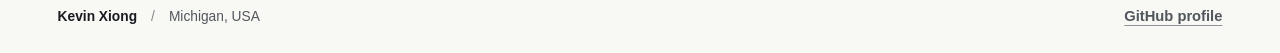
==== commit 1cd6c966: "Feature ShiftOps app media in the LineKeeper portfolio entry" ====
--- a/capstone_page.html
+++ b/capstone_page.html
@@ -9,6 +9,7 @@
   <link rel="icon" href="assets/favicon.png" type="image/png">
   <link rel="stylesheet" href="assets/site.css">
   <link rel="stylesheet" href="assets/project-media.css">
+  <link rel="stylesheet" href="assets/shiftops.css">
   <script src="assets/project-media.js" defer></script>
   <script src="assets/work-order.js" defer></script>
 </head>
@@ -53,20 +54,36 @@
         </div>
       </figure>
     </article>
-    <article id="linekeeper" class="feature ruled">
+    <article id="linekeeper" class="feature ruled shiftops-feature">
       <div class="feature-copy"><p class="eyebrow">Mobile development</p><h2>LineKeeper</h2>
-      <p class="lead">A work-order app for the technician on the floor.</p>
+      <p class="lead">ShiftOps is the mobile app I built for maintenance technicians.</p>
       <p>A technician can report a fault, start a repair, and leave a completion note for the next shift. The React Native client talks to a Flask API backed by SQLite.</p>
       <p>I made the status change and its history entry save together. That keeps the maintenance record consistent if a request fails partway through an update.</p>
       <p class="stack">React Native / TypeScript / Flask / SQLite</p>
-      <a class="text-link" href="https://github.com/Thorfinn980/Line-Keeper">View source on GitHub</a></div>
+      <a class="text-link" href="https://github.com/Thorfinn980/Line-Keeper">View source on GitHub</a>
+      <details class="shiftops-disclosure">
+      <summary><span>Try the repair workflow</span></summary>
       <div class="demo" data-demo>
-        <div class="demo-top"><span class="demo-brand"><span class="rail-icon" aria-hidden="true"><i></i><i></i><i></i></span>LineKeeper</span><span>Workflow demo</span></div>
+        <div class="demo-top"><span class="demo-brand"><span class="rail-icon" aria-hidden="true"><i></i><i></i><i></i></span>ShiftOps</span><span>Workflow demo</span></div>
         <h3>Conveyor stops intermittently</h3><p class="demo-asset">Packaging Conveyor A &middot; Plant A</p>
         <ol class="workflow" aria-label="Repair stages"><li aria-current="step">Open</li><li>In progress</li><li>Completed</li></ol>
         <p class="demo-status" role="status">The operator reported two unexpected stops.</p>
         <div class="note-area" hidden><label for="note">Completion note</label><textarea id="note" rows="2" maxlength="300" placeholder="What did you fix?"></textarea></div>
         <div class="demo-controls" hidden><button type="button" class="button primary demo-action">Start repair</button><button class="text-link demo-reset" type="button" hidden>Reset demo</button></div>
+      </div>
+      </details>
+      </div>
+      <div class="shiftops-media">
+        <div class="shiftops-screens" role="group" aria-label="ShiftOps app screenshots">
+          <figure><a href="assets/shiftops-home.png" aria-label="Open full-size ShiftOps dashboard"><img src="assets/shiftops-home.png" width="792" height="1536" loading="lazy" alt="Home dashboard with work-order counts and a seven-day Work Momentum chart."></a><figcaption>Dashboard</figcaption></figure>
+          <figure><a href="assets/shiftops-work.png" aria-label="Open full-size ShiftOps work queue"><img src="assets/shiftops-work.png" width="792" height="1536" loading="lazy" alt="Searchable work queue with status filters, equipment names, locations, and priorities."></a><figcaption>Work queue</figcaption></figure>
+          <figure><a href="assets/shiftops-order.png" aria-label="Open full-size ShiftOps work order"><img src="assets/shiftops-order.png" width="792" height="1536" loading="lazy" alt="Completed compressor filter replacement with the original problem and the technician’s solution."></a><figcaption>Work order</figcaption></figure>
+        </div>
+        <details class="shiftops-disclosure shiftops-film">
+          <summary><span>Watch the ShiftOps demo</span><small>48 seconds</small></summary>
+          <video controls playsinline preload="none" width="720" height="1392" poster="assets/shiftops-home.png" aria-label="ShiftOps app walkthrough"><source src="assets/shiftops-demo.mp4" type="video/mp4"><a href="assets/shiftops-demo.mp4">Open the ShiftOps walkthrough</a></video>
+          <p>Follow a conveyor repair from the dashboard through the technician’s completion note. Silent recording.</p>
+        </details>
       </div>
     </article>
     <article id="projectw" class="feature media-feature ruled">
--- a/assets/shiftops.css
+++ b/assets/shiftops.css
@@ -0,0 +1,52 @@
+.shiftops-cover {
+  display: flex;
+  justify-content: center;
+  align-items: flex-start;
+  gap: 4%;
+  padding: 5% 6% 0;
+  background: #d9e1df;
+}
+.shiftops-cover img {
+  width: 38%;
+  border-radius: 6px 6px 0 0;
+  box-shadow: 0 6px 16px #26393630;
+}
+.shiftops-cover img + img { margin-top: 6%; }
+.shiftops-feature {
+  align-items: start;
+  grid-template-columns: minmax(0, .72fr) minmax(0, 1.28fr);
+  gap: clamp(30px, 4vw, 60px);
+}
+.shiftops-screens {
+  display: grid;
+  grid-template-columns: repeat(3, minmax(0, 1fr));
+  gap: clamp(7px, 1vw, 16px);
+}
+.shiftops-screens a {
+  display: block;
+  border-radius: 6px;
+  overflow: hidden;
+  cursor: zoom-in;
+}
+.shiftops-screens img { width: 100%; }
+.shiftops-screens figcaption {
+  margin-top: .55rem;
+  color: var(--muted);
+  font: .8rem/1.4 var(--mono);
+}
+.shiftops-disclosure { margin-top: 1.2rem; }
+.shiftops-disclosure summary { padding-block: .85rem; }
+.shiftops-disclosure summary > span:first-child { font-size: 1rem; letter-spacing: -.015em; }
+.shiftops-disclosure small { margin-left: auto; color: var(--muted); font: .77rem/1.4 var(--mono); }
+.shiftops-disclosure .demo { margin-bottom: .9rem; }
+.shiftops-film video {
+  display: block;
+  width: 100%;
+  height: min(68vh, 580px);
+  object-fit: contain;
+  background: #10191d;
+}
+.shiftops-film p { margin: .65rem 0 1rem; color: var(--muted); font-size: .88rem; }
+@media (max-width: 780px) {
+  .shiftops-feature { grid-template-columns: 1fr; }
+}
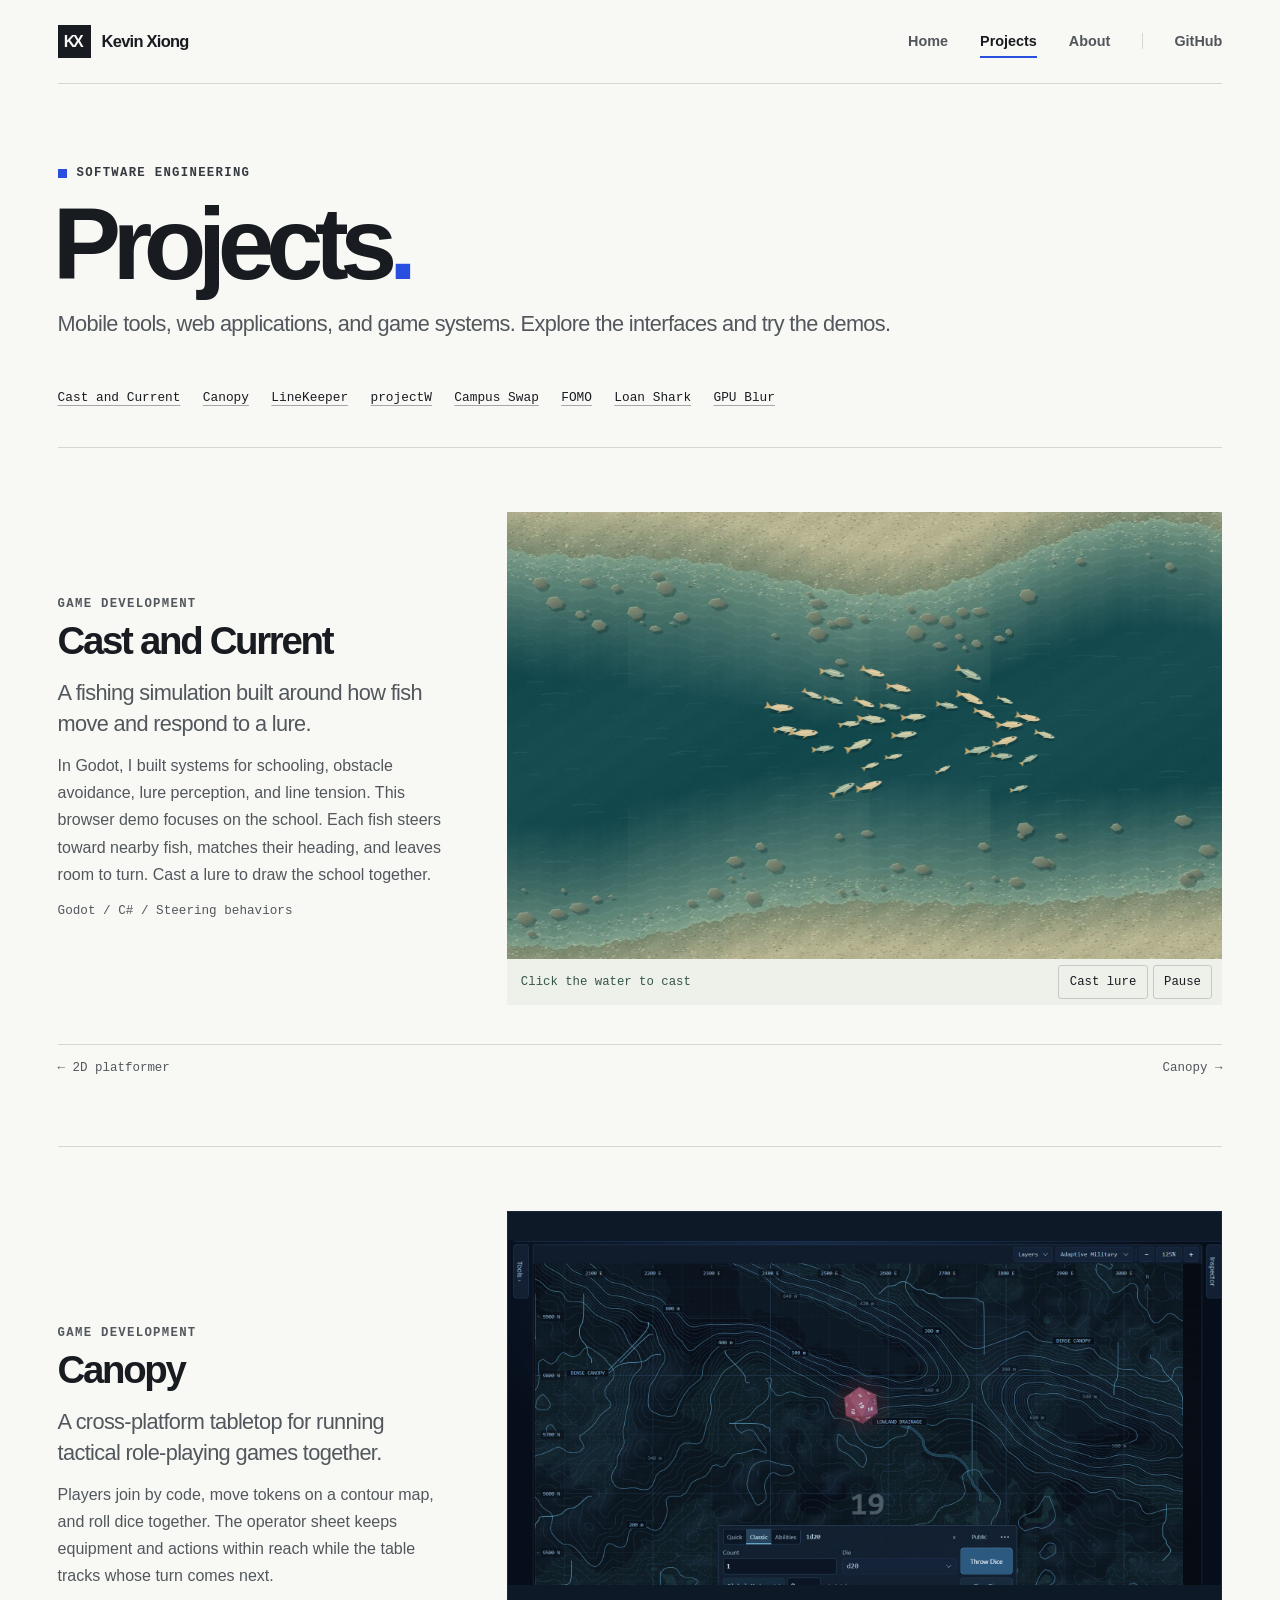
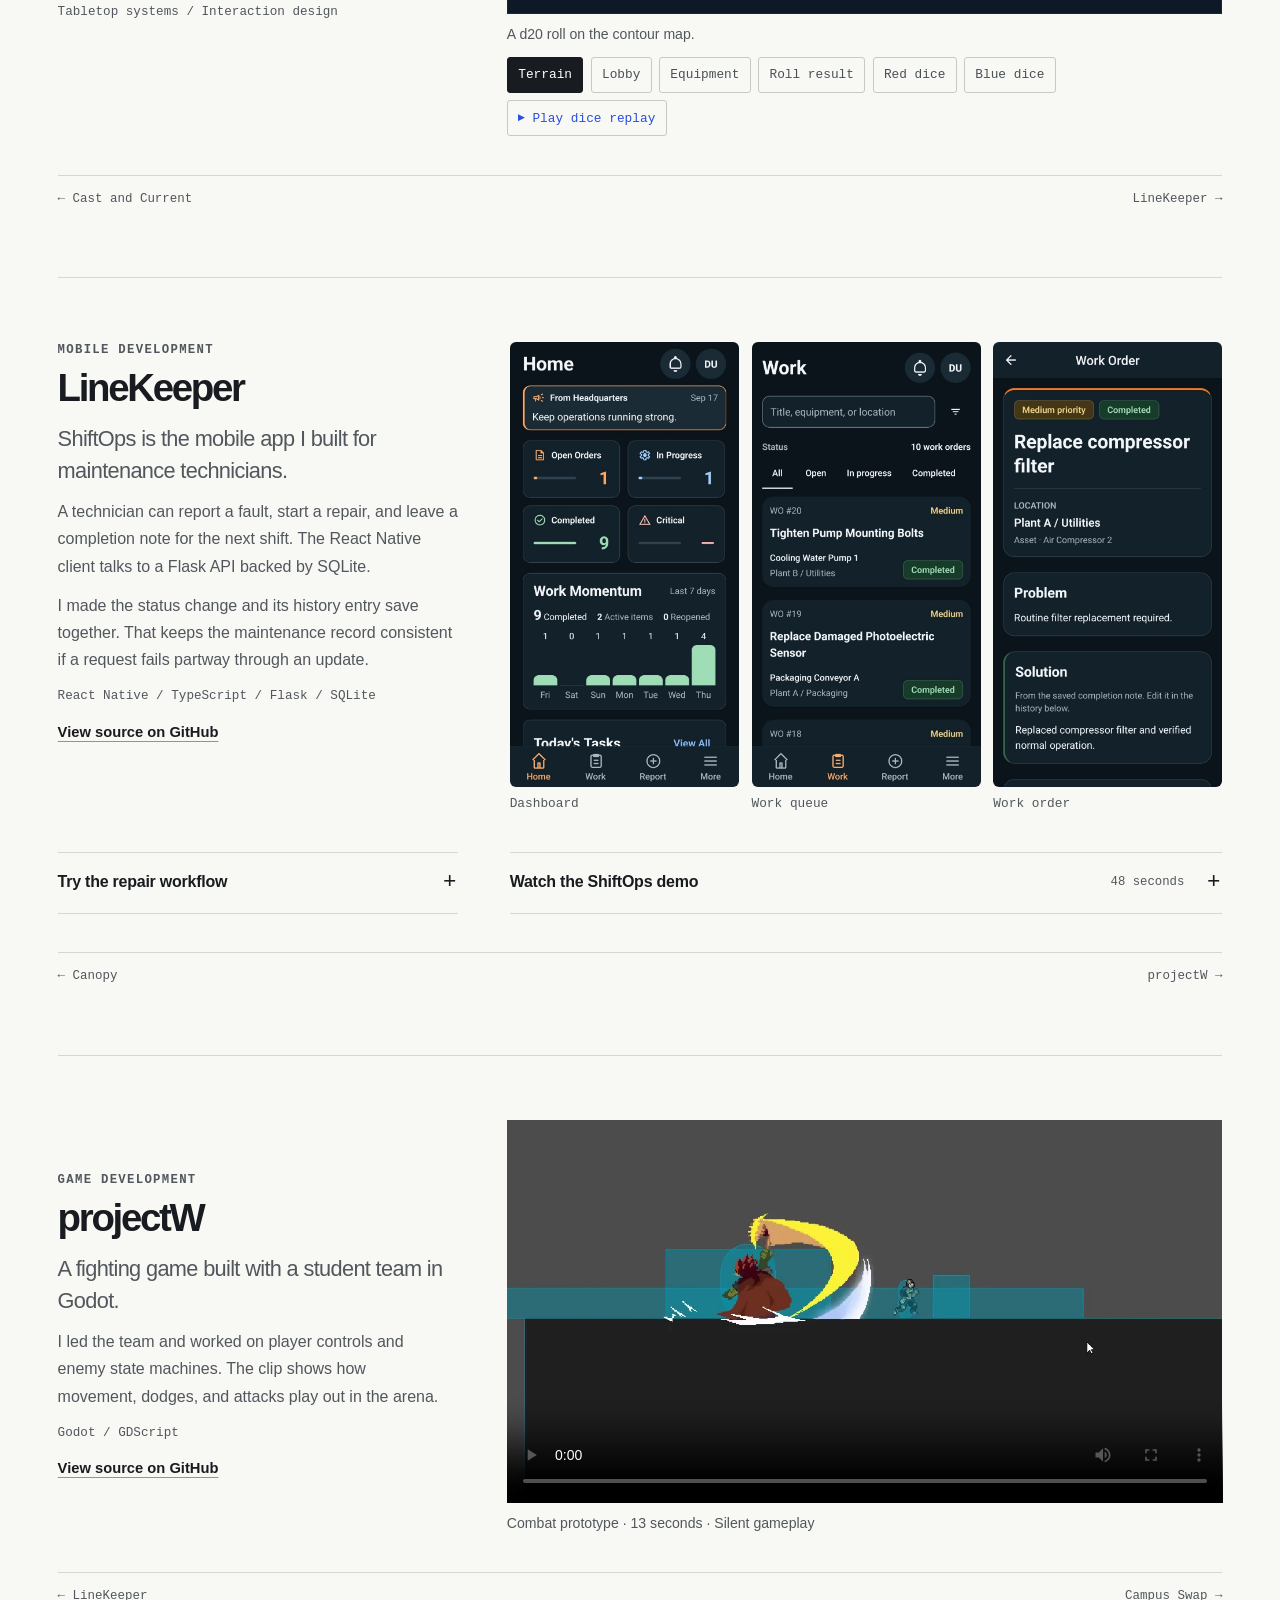
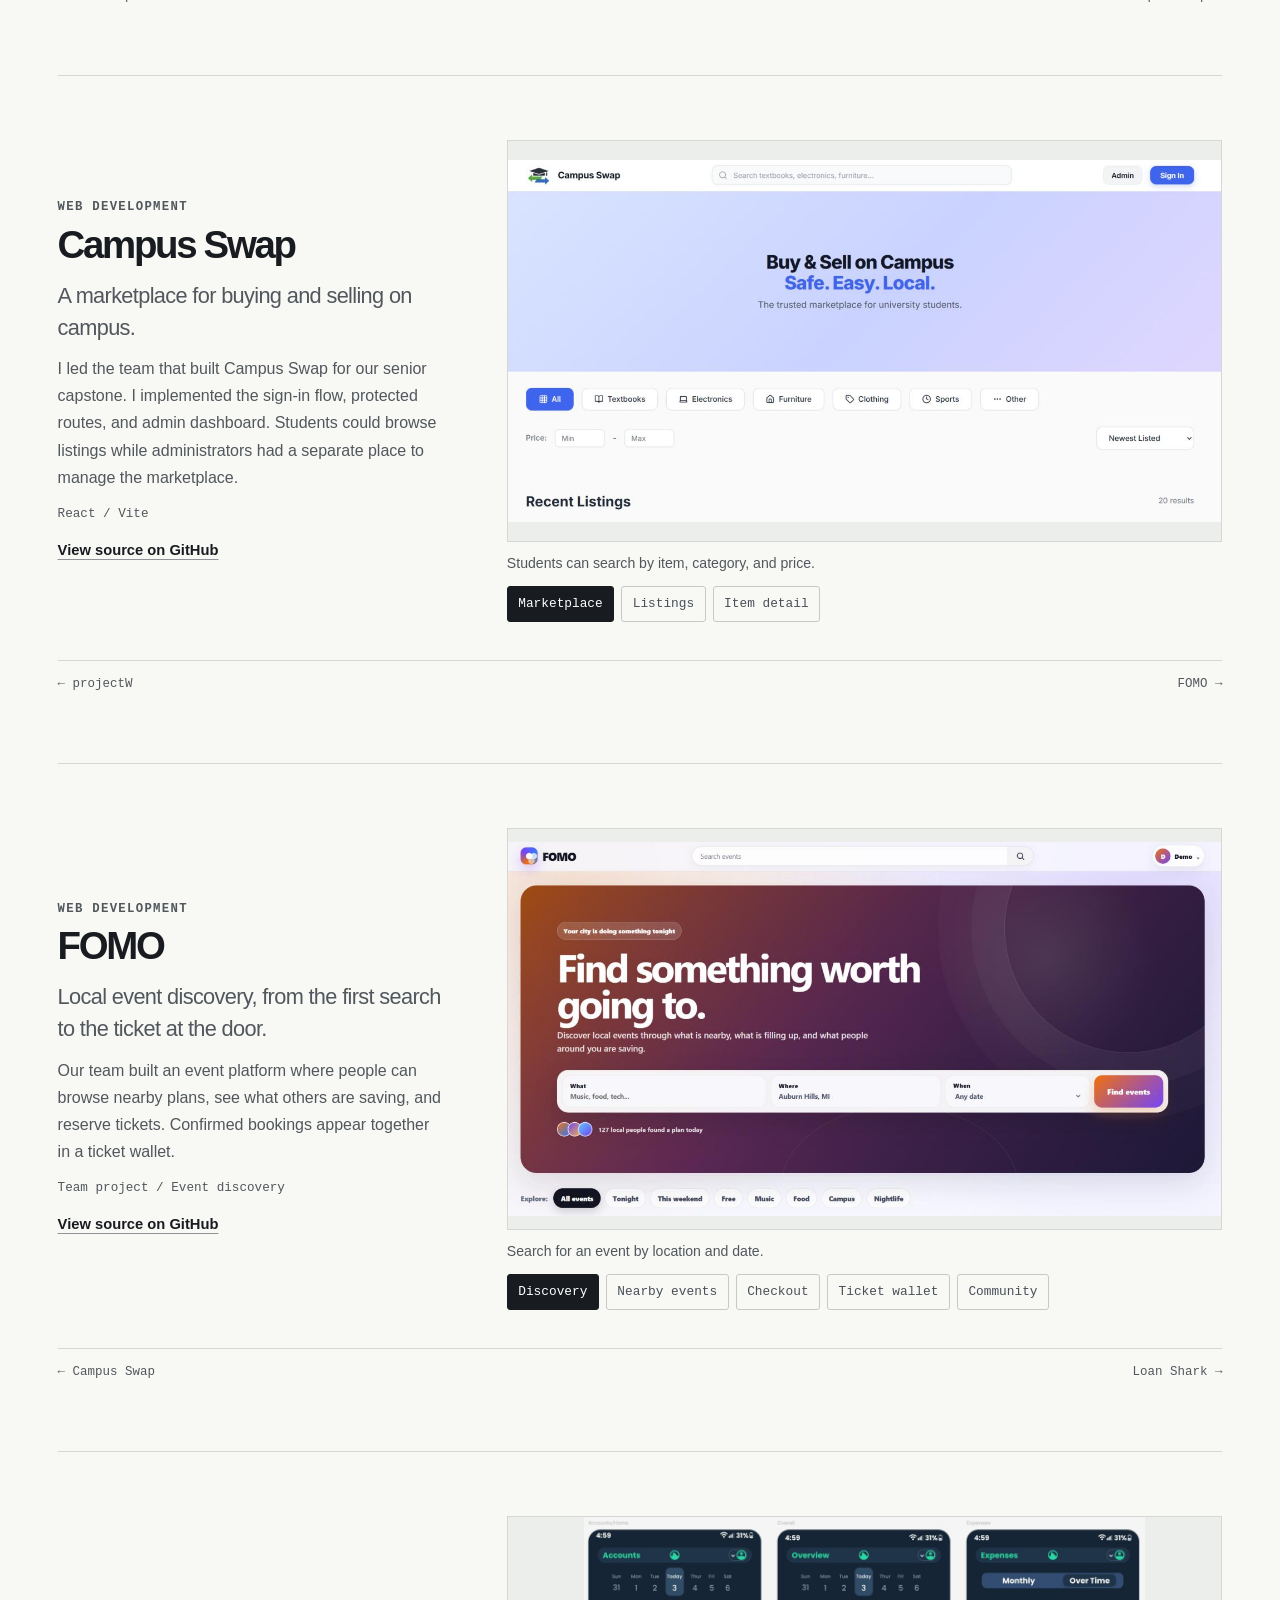
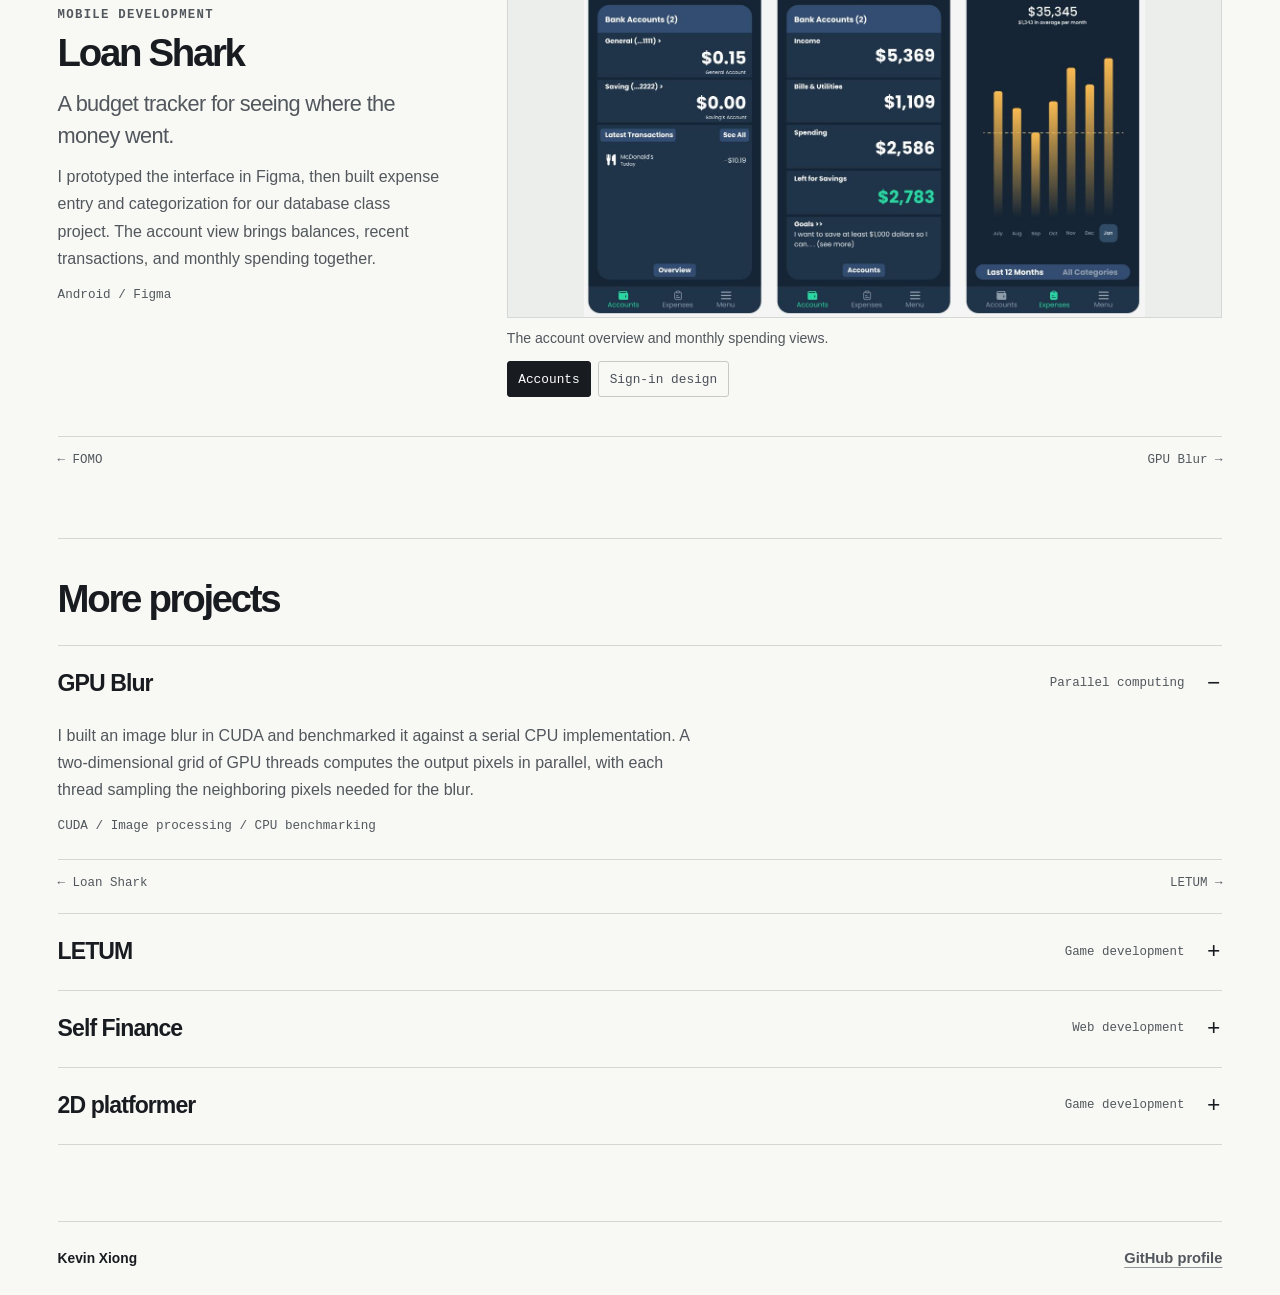
==== commit 65b0fdaa: "Showcase Cast and Current, align ShiftOps demos, and update project credits" ====
--- a/capstone_page.html
+++ b/capstone_page.html
@@ -11,6 +11,9 @@
   <link rel="stylesheet" href="assets/project-media.css">
   <link rel="stylesheet" href="assets/shiftops.css">
   <script src="assets/project-media.js" defer></script>
+  <link rel="stylesheet" href="assets/showcase.css">
+  <script src="assets/school.js" defer></script>
+  <script src="assets/showcase.js" defer></script>
   <script src="assets/work-order.js" defer></script>
 </head>
 <body>
@@ -26,6 +29,7 @@
       <p>Mobile tools, web applications, and game systems. Explore the interfaces and try the demos.</p>
     </header>
     <div class="project-jumps" role="navigation" aria-label="Jump to a project">
+      <a href="#cast-and-current">Cast and Current</a>
       <a href="#canopy">Canopy</a>
       <a href="#linekeeper">LineKeeper</a>
       <a href="#projectw">projectW</a>
@@ -34,9 +38,25 @@
       <a href="#loan-shark">Loan Shark</a>
       <a href="#gpu-blur">GPU Blur</a>
     </div>
+    <article id="cast-and-current" class="feature media-feature ruled">
+      <div class="feature-copy"><p class="eyebrow">Game development</p><h2>Cast and Current</h2>
+        <p class="lead">A fishing simulation built around how fish move and respond to a lure.</p>
+        <p>In Godot, I built systems for schooling, obstacle avoidance, lure perception, and line tension. This browser demo focuses on the school. Each fish steers toward nearby fish, matches their heading, and leaves room to turn. Cast a lure to draw the school together.</p>
+        <p class="stack">Godot / C# / Steering behaviors</p>
+      </div>
+      <figure class="school" data-school aria-label="Cast and Current interactive fish school">
+          <div class="school-water">
+            <img class="school-poster" src="assets/school-poster.png" width="864" height="540" alt="A school of silver fish in a green river pool between two gravel banks.">
+            <img class="school-bed" src="assets/riverbed.jpg" width="864" height="540" loading="lazy" alt="">
+            <canvas class="school-fish" role="img" aria-label="Live fish school. Click the water or press Enter to cast a lure."></canvas>
+          </div>
+          <figcaption><span class="school-hint">Fish schooling study</span><div class="school-actions" hidden><button type="button" data-cast>Cast lure</button><button type="button" data-pause>Pause</button></div></figcaption>
+        </figure>
+    <div class="project-cycle" role="navigation" aria-label="Cycle projects"><a href="#platformer" aria-label="Previous project, 2D platformer">&larr; 2D platformer</a><a href="#canopy" aria-label="Next project, Canopy">Canopy &rarr;</a></div>
+    </article>
     <article id="canopy" class="feature media-feature ruled">
       <div class="feature-copy"><p class="eyebrow">Game development</p><h2 id="canopy-fall">Canopy</h2>
-        <p class="lead">A shared tabletop for tactical role-playing games.</p>
+        <p class="lead">A cross-platform tabletop for running tactical role-playing games together.</p>
         <p>Players join by code, move tokens on a contour map, and roll dice together. The operator sheet keeps equipment and actions within reach while the table tracks whose turn comes next.</p>
         <p class="stack">Tabletop systems / Interaction design</p>
       </div>
@@ -53,6 +73,7 @@
           <a href="assets/canopy-replay.gif" data-caption="Two live dice rolls on the shared table." data-alt="A die rolls across the map, followed by a pair of six-sided dice." class="replay-link">Play dice replay</a>
         </div>
       </figure>
+    <div class="project-cycle" role="navigation" aria-label="Cycle projects"><a href="#cast-and-current" aria-label="Previous project, Cast and Current">&larr; Cast and Current</a><a href="#linekeeper" aria-label="Next project, LineKeeper">LineKeeper &rarr;</a></div>
     </article>
     <article id="linekeeper" class="feature ruled shiftops-feature">
       <div class="feature-copy"><p class="eyebrow">Mobile development</p><h2>LineKeeper</h2>
@@ -61,6 +82,17 @@
       <p>I made the status change and its history entry save together. That keeps the maintenance record consistent if a request fails partway through an update.</p>
       <p class="stack">React Native / TypeScript / Flask / SQLite</p>
       <a class="text-link" href="https://github.com/Thorfinn980/Line-Keeper">View source on GitHub</a>
+
+      </div>
+      <div class="shiftops-media">
+        <div class="shiftops-screens" role="group" aria-label="ShiftOps app screenshots">
+          <figure><a href="assets/shiftops-home.png" aria-label="Open full-size ShiftOps dashboard"><img src="assets/shiftops-home.png" width="792" height="1536" loading="lazy" alt="Home dashboard with work-order counts and a seven-day Work Momentum chart."></a><figcaption>Dashboard</figcaption></figure>
+          <figure><a href="assets/shiftops-work.png" aria-label="Open full-size ShiftOps work queue"><img src="assets/shiftops-work.png" width="792" height="1536" loading="lazy" alt="Searchable work queue with status filters, equipment names, locations, and priorities."></a><figcaption>Work queue</figcaption></figure>
+          <figure><a href="assets/shiftops-order.png" aria-label="Open full-size ShiftOps work order"><img src="assets/shiftops-order.png" width="792" height="1536" loading="lazy" alt="Completed compressor filter replacement with the original problem and the technician’s solution."></a><figcaption>Work order</figcaption></figure>
+        </div>
+
+      </div>
+      <div class="shiftops-pair">
       <details class="shiftops-disclosure">
       <summary><span>Try the repair workflow</span></summary>
       <div class="demo" data-demo>
@@ -72,19 +104,13 @@
         <div class="demo-controls" hidden><button type="button" class="button primary demo-action">Start repair</button><button class="text-link demo-reset" type="button" hidden>Reset demo</button></div>
       </div>
       </details>
-      </div>
-      <div class="shiftops-media">
-        <div class="shiftops-screens" role="group" aria-label="ShiftOps app screenshots">
-          <figure><a href="assets/shiftops-home.png" aria-label="Open full-size ShiftOps dashboard"><img src="assets/shiftops-home.png" width="792" height="1536" loading="lazy" alt="Home dashboard with work-order counts and a seven-day Work Momentum chart."></a><figcaption>Dashboard</figcaption></figure>
-          <figure><a href="assets/shiftops-work.png" aria-label="Open full-size ShiftOps work queue"><img src="assets/shiftops-work.png" width="792" height="1536" loading="lazy" alt="Searchable work queue with status filters, equipment names, locations, and priorities."></a><figcaption>Work queue</figcaption></figure>
-          <figure><a href="assets/shiftops-order.png" aria-label="Open full-size ShiftOps work order"><img src="assets/shiftops-order.png" width="792" height="1536" loading="lazy" alt="Completed compressor filter replacement with the original problem and the technician’s solution."></a><figcaption>Work order</figcaption></figure>
-        </div>
         <details class="shiftops-disclosure shiftops-film">
           <summary><span>Watch the ShiftOps demo</span><small>48 seconds</small></summary>
           <video controls playsinline preload="none" width="720" height="1392" poster="assets/shiftops-home.png" aria-label="ShiftOps app walkthrough"><source src="assets/shiftops-demo.mp4" type="video/mp4"><a href="assets/shiftops-demo.mp4">Open the ShiftOps walkthrough</a></video>
           <p>Follow a conveyor repair from the dashboard through the technician’s completion note. Silent recording.</p>
         </details>
       </div>
+    <div class="project-cycle" role="navigation" aria-label="Cycle projects"><a href="#canopy" aria-label="Previous project, Canopy">&larr; Canopy</a><a href="#projectw" aria-label="Next project, projectW">projectW &rarr;</a></div>
     </article>
     <article id="projectw" class="feature media-feature ruled">
       <div class="feature-copy"><p class="eyebrow">Game development</p><h2>projectW</h2>
@@ -97,11 +123,12 @@
         <video controls playsinline preload="metadata" width="1136" height="608" poster="assets/projectw-poster.jpg" aria-label="projectW gameplay"><source src="assets/projectw-gameplay.mp4" type="video/mp4"><a href="assets/projectw-gameplay.mp4">Watch projectW gameplay</a></video>
         <figcaption>Combat prototype <span aria-hidden="true">·</span> 13 seconds <span aria-hidden="true">·</span> Silent gameplay</figcaption>
       </figure>
+    <div class="project-cycle" role="navigation" aria-label="Cycle projects"><a href="#linekeeper" aria-label="Previous project, LineKeeper">&larr; LineKeeper</a><a href="#campus-swap" aria-label="Next project, Campus Swap">Campus Swap &rarr;</a></div>
     </article>
     <article id="campus-swap" class="feature media-feature ruled">
       <div class="feature-copy"><p class="eyebrow">Web development</p><h2>Campus Swap</h2>
         <p class="lead">A marketplace for buying and selling on campus.</p>
-        <p>For my capstone, I built the sign-in flow, protected routes, and admin dashboard. Students could browse listings while administrators had a separate place to manage the marketplace.</p>
+        <p>I led the team that built Campus Swap for our senior capstone. I implemented the sign-in flow, protected routes, and admin dashboard. Students could browse listings while administrators had a separate place to manage the marketplace.</p>
         <p class="stack">React / Vite</p>
         <a class="text-link" href="https://github.com/Thorfinn980/Campus-Swap">View source on GitHub</a>
       </div>
@@ -114,6 +141,7 @@
           <a href="assets/campus-item.jpg" data-caption="A buyer can contact the seller from the listing." data-alt="Winter coat detail showing its price, seller information, and message button.">Item detail</a>
         </div>
       </figure>
+    <div class="project-cycle" role="navigation" aria-label="Cycle projects"><a href="#projectw" aria-label="Previous project, projectW">&larr; projectW</a><a href="#fomo" aria-label="Next project, FOMO">FOMO &rarr;</a></div>
     </article>
     <article id="fomo" class="feature media-feature ruled">
       <div class="feature-copy"><p class="eyebrow">Web development</p><h2>FOMO</h2>
@@ -127,12 +155,13 @@
         <figcaption aria-live="polite">Search for an event by location and date.</figcaption>
         <div class="gallery-choices" role="group" aria-label="FOMO media">
           <a href="assets/fomo-home.jpg" data-caption="Search for an event by location and date." data-alt="FOMO home screen with local event search and category filters." aria-current="true">Discovery</a>
-          <a href="assets/fomo-events.jpg" data-caption="Local events with dates, distance, and ticket prices." data-alt="Three nearby Detroit-area events with ticket prices and availability.">Nearby events</a>
+          <a href="assets/fomo-events.jpg" data-caption="Local events with dates, distance, and ticket prices." data-alt="Three nearby events with ticket prices and availability.">Nearby events</a>
           <a href="assets/fomo-checkout.jpg" data-caption="Reserve tickets and see the confirmation in the same flow." data-alt="Ticket reservation form and confirmation for a local demo day.">Checkout</a>
           <a href="assets/fomo-tickets.jpg" data-caption="Confirmed bookings stay together in the ticket wallet." data-alt="Two event tickets with confirmation codes and venue details.">Ticket wallet</a>
           <a href="assets/fomo-community.jpg" data-caption="The activity feed shows which local events people are saving." data-alt="FOMO community activity, weekend event counts, and organizer tools.">Community</a>
         </div>
       </figure>
+    <div class="project-cycle" role="navigation" aria-label="Cycle projects"><a href="#campus-swap" aria-label="Previous project, Campus Swap">&larr; Campus Swap</a><a href="#loan-shark" aria-label="Next project, Loan Shark">Loan Shark &rarr;</a></div>
     </article>
     <article id="loan-shark" class="feature media-feature ruled">
       <div class="feature-copy"><p class="eyebrow">Mobile development</p><h2>Loan Shark</h2>
@@ -148,15 +177,20 @@
           <a href="assets/loanshark-design.jpg" data-caption="The sign-in and account creation designs in Figma." data-alt="Two Loan Shark mobile sign-in designs beside their color palette.">Sign-in design</a>
         </div>
       </figure>
+    <div class="project-cycle" role="navigation" aria-label="Cycle projects"><a href="#fomo" aria-label="Previous project, FOMO">&larr; FOMO</a><a href="#gpu-blur" aria-label="Next project, GPU Blur">GPU Blur &rarr;</a></div>
     </article>
     <section class="archive ruled" aria-labelledby="archive-title">
       <div class="section-top"><h2 id="archive-title">More projects</h2></div>
-      <details id="gpu-blur" open><summary><span>GPU Blur</span><span class="row-meta">Parallel computing</span></summary><div class="detail-copy"><p>I built an image blur in CUDA and benchmarked it against a serial CPU implementation. A two-dimensional grid of GPU threads computes the output pixels in parallel, with each thread sampling the neighboring pixels needed for the blur.</p><p class="stack">CUDA / Image processing / CPU benchmarking</p></div></details>
-      <details><summary><span>LETUM</span><span class="row-meta">Game development</span></summary><div class="detail-copy"><p>A co-op survival prototype. I've been working on interactions that have to agree across players, including shared storage, inventory pickups, and doors that remember their state when the world reloads.</p><p class="stack">Unreal Engine / C++</p></div></details>
-      <details><summary><span>Self Finance</span><span class="row-meta">Web development</span></summary><div class="detail-copy"><p>A stock research dashboard that brings historical prices and related news into a single company search. I integrated the market data API and built the charts and responsive interface.</p><p class="stack">Python / Flask / Alpha Vantage</p></div></details>
-      <details><summary><span>2D platformer</span><span class="row-meta">Game development</span></summary><div class="detail-copy"><p>A side-scroller built with JavaFX, OpenGL, and Box2D. I worked on enemy state machines and resource loading so the physics, levels, and audio could run together smoothly.</p><p class="stack">Java / Box2D / Tiled</p></div></details>
+      <details id="gpu-blur" open><summary><span>GPU Blur</span><span class="row-meta">Parallel computing</span></summary><div class="detail-copy"><p>I built an image blur in CUDA and benchmarked it against a serial CPU implementation. A two-dimensional grid of GPU threads computes the output pixels in parallel, with each thread sampling the neighboring pixels needed for the blur.</p><p class="stack">CUDA / Image processing / CPU benchmarking</p></div><div class="project-cycle" role="navigation" aria-label="Cycle projects"><a href="#loan-shark" aria-label="Previous project, Loan Shark">&larr; Loan Shark</a><a href="#letum" aria-label="Next project, LETUM">LETUM &rarr;</a></div>
+    </details>
+      <details id="letum"><summary><span>LETUM</span><span class="row-meta">Game development</span></summary><div class="detail-copy"><p>A co-op survival prototype. I've been working on interactions that have to agree across players, including shared storage, inventory pickups, and doors that remember their state when the world reloads.</p><p class="stack">Unreal Engine / C++</p></div><div class="project-cycle" role="navigation" aria-label="Cycle projects"><a href="#gpu-blur" aria-label="Previous project, GPU Blur">&larr; GPU Blur</a><a href="#self-finance" aria-label="Next project, Self Finance">Self Finance &rarr;</a></div>
+    </details>
+      <details id="self-finance"><summary><span>Self Finance</span><span class="row-meta">Web development</span></summary><div class="detail-copy"><p>A stock research dashboard that brings historical prices and related news into a single company search. I integrated the market data API and built the charts and responsive interface.</p><p class="stack">Python / Flask / Alpha Vantage</p></div><div class="project-cycle" role="navigation" aria-label="Cycle projects"><a href="#letum" aria-label="Previous project, LETUM">&larr; LETUM</a><a href="#platformer" aria-label="Next project, 2D platformer">2D platformer &rarr;</a></div>
+    </details>
+      <details id="platformer"><summary><span>2D platformer</span><span class="row-meta">Game development</span></summary><div class="detail-copy"><p>A side-scroller built with JavaFX, OpenGL, and Box2D. I worked on enemy state machines and resource loading so the physics, levels, and audio could run together smoothly.</p><p class="stack">Java / Box2D / Tiled</p></div><div class="project-cycle" role="navigation" aria-label="Cycle projects"><a href="#self-finance" aria-label="Previous project, Self Finance">&larr; Self Finance</a><a href="#cast-and-current" aria-label="Next project, Cast and Current">Cast and Current &rarr;</a></div>
+    </details>
     </section>
   </main>
-  <footer class="footer wrap"><span>Kevin Xiong</span><span>Michigan, USA</span><a href="https://github.com/Thorfinn980">GitHub profile</a></footer>
+  <footer class="footer wrap"><span>Kevin Xiong</span><a href="https://github.com/Thorfinn980">GitHub profile</a></footer>
 </body>
 </html>
--- a/assets/shiftops.css
+++ b/assets/shiftops.css
@@ -35,18 +35,30 @@
   font: .8rem/1.4 var(--mono);
 }
 .shiftops-disclosure { margin-top: 1.2rem; }
+.shiftops-pair {
+  grid-column: 1 / -1;
+  display: grid;
+  grid-template-columns: subgrid;
+  align-items: start;
+  --panel-height: clamp(420px, 63vh, 580px);
+}
+.shiftops-pair > details { margin: 0; border-top: 1px solid var(--line); }
+.shiftops-pair summary { min-height: 60px; }
+.shiftops-pair .demo, .shiftops-pair video { height: var(--panel-height); }
+.shiftops-pair .demo { margin: 0; overflow: auto; }
+.shiftops-pair:has(> details:first-child[open]):has(> details:last-child[open]) > details { align-self: stretch; }
 .shiftops-disclosure summary { padding-block: .85rem; }
 .shiftops-disclosure summary > span:first-child { font-size: 1rem; letter-spacing: -.015em; }
 .shiftops-disclosure small { margin-left: auto; color: var(--muted); font: .77rem/1.4 var(--mono); }
-.shiftops-disclosure .demo { margin-bottom: .9rem; }
 .shiftops-film video {
   display: block;
   width: 100%;
-  height: min(68vh, 580px);
   object-fit: contain;
   background: #10191d;
 }
 .shiftops-film p { margin: .65rem 0 1rem; color: var(--muted); font-size: .88rem; }
 @media (max-width: 780px) {
   .shiftops-feature { grid-template-columns: 1fr; }
+  .shiftops-pair { grid-template-columns: 1fr; gap: 15px; }
+  .shiftops-pair .demo { height: auto; }
 }
--- a/assets/showcase.css
+++ b/assets/showcase.css
@@ -0,0 +1,40 @@
+.showcase { min-width: 0; border: 1px solid #cdd3cf; background: #fcfcf8; }
+.showcase-heading { display: flex; align-items: center; justify-content: space-between; padding: 10px 14px 10px 18px; gap: 12px; }
+.showcase-heading > a { color: var(--ink); font-weight: 650; letter-spacing: -.025em; }
+.showcase-heading > a[href]:hover { color: var(--accent); text-decoration: underline; }
+.showcase-nav, .school-actions { display: flex; gap: 5px; }
+.showcase-nav button, .school-actions button {
+  border: 1px solid #c2cbc6; border-radius: 3px; background: transparent; color: var(--ink);
+  min-width: 39px; min-height: 36px; padding: .3rem .65rem; line-height: 1;
+}
+.showcase-nav button { font-size: 1.22rem; }
+.showcase-nav button:hover, .school-actions button:hover { background: #e2e8e1; }
+.visually-hidden { position: absolute; width: 1px; height: 1px; padding: 0; overflow: hidden; clip-path: inset(50%); white-space: nowrap; }
+.show-slide { aspect-ratio: 1.48; position: relative; }
+.show-slide > .terrain, .show-slide > .school, .show-still { position: absolute; inset: 0; width: 100%; height: 100%; }
+.show-still { display: grid; overflow: hidden; background: #0c1926; }
+.show-still > img { width: 100%; height: 100%; min-height: 0; object-fit: contain; }
+.shift-still { grid-template-columns: 1fr 1fr; align-items: center; justify-content: center; gap: 4%; padding: 3% 10%; background: #d8e0db; }
+.school { display: grid; grid-template-rows: 1fr auto; min-width: 0; overflow: hidden; background: #edf1e9; }
+.school-water { position: relative; aspect-ratio: 1.6; overflow: hidden; min-height: 0; background: #275b59; }
+.show-slide .school-water { aspect-ratio: auto; }
+.school-water > * { position: absolute; inset: 0; width: 100%; height: 100%; display: block; }
+.school-bed, .school-fish { visibility: hidden; }
+.school-ready .school-bed, .school-ready .school-fish { visibility: visible; }
+.school-ready .school-poster { visibility: hidden; }
+.school-water img { object-fit: fill; }
+.school-fish { cursor: crosshair; touch-action: manipulation; }
+.school-fish:focus-visible { outline-offset: -4px; }
+.school figcaption { display: flex; align-items: center; justify-content: space-between; gap: 6px; min-height: 46px; padding: 6px 10px 6px 14px; font: .77rem/1.4 var(--mono); color: #365649; }
+.school-actions button { white-space: nowrap; font: inherit; min-height: 34px; }
+.featured-cards { grid-template-columns: repeat(3,minmax(0,1fr)); }
+.feature:has(> .project-cycle) { row-gap: clamp(22px,3vw,40px); }
+.project-cycle { grid-column: 1 / -1; display: flex; justify-content: space-between; flex-wrap: wrap; gap: 6px 20px; border-top: 1px solid var(--line); padding-top: 10px; }
+.project-cycle a { padding: 5px 0; color: var(--muted); font: .78rem/1.4 var(--mono); }
+.project-cycle a:hover { color: var(--accent); text-decoration: underline; }
+.project-cycle a:last-child { margin-left: auto; }
+details .project-cycle { margin-bottom: 1rem; }
+@media (max-width: 640px) {
+  .featured-cards { grid-template-columns: 1fr; }
+  .school figcaption { padding-left: 9px; font-size: .72rem; }
+}
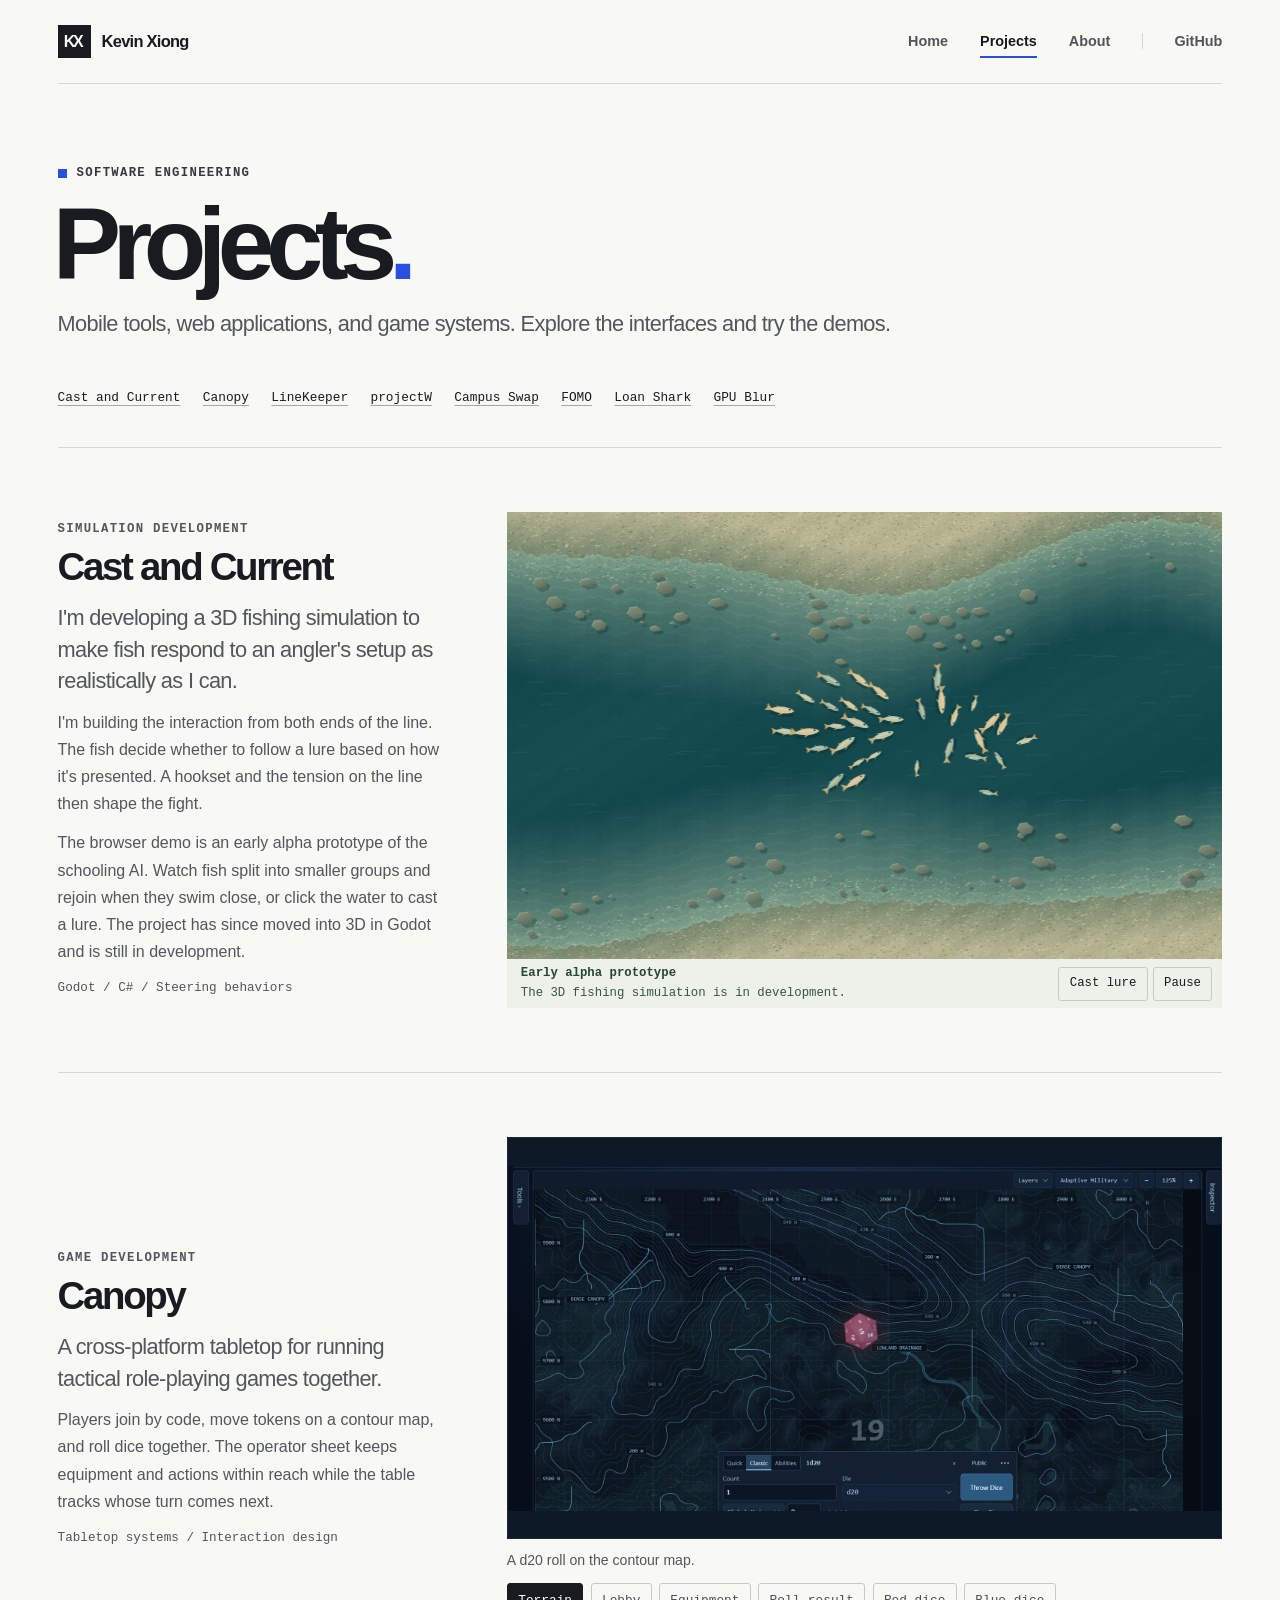
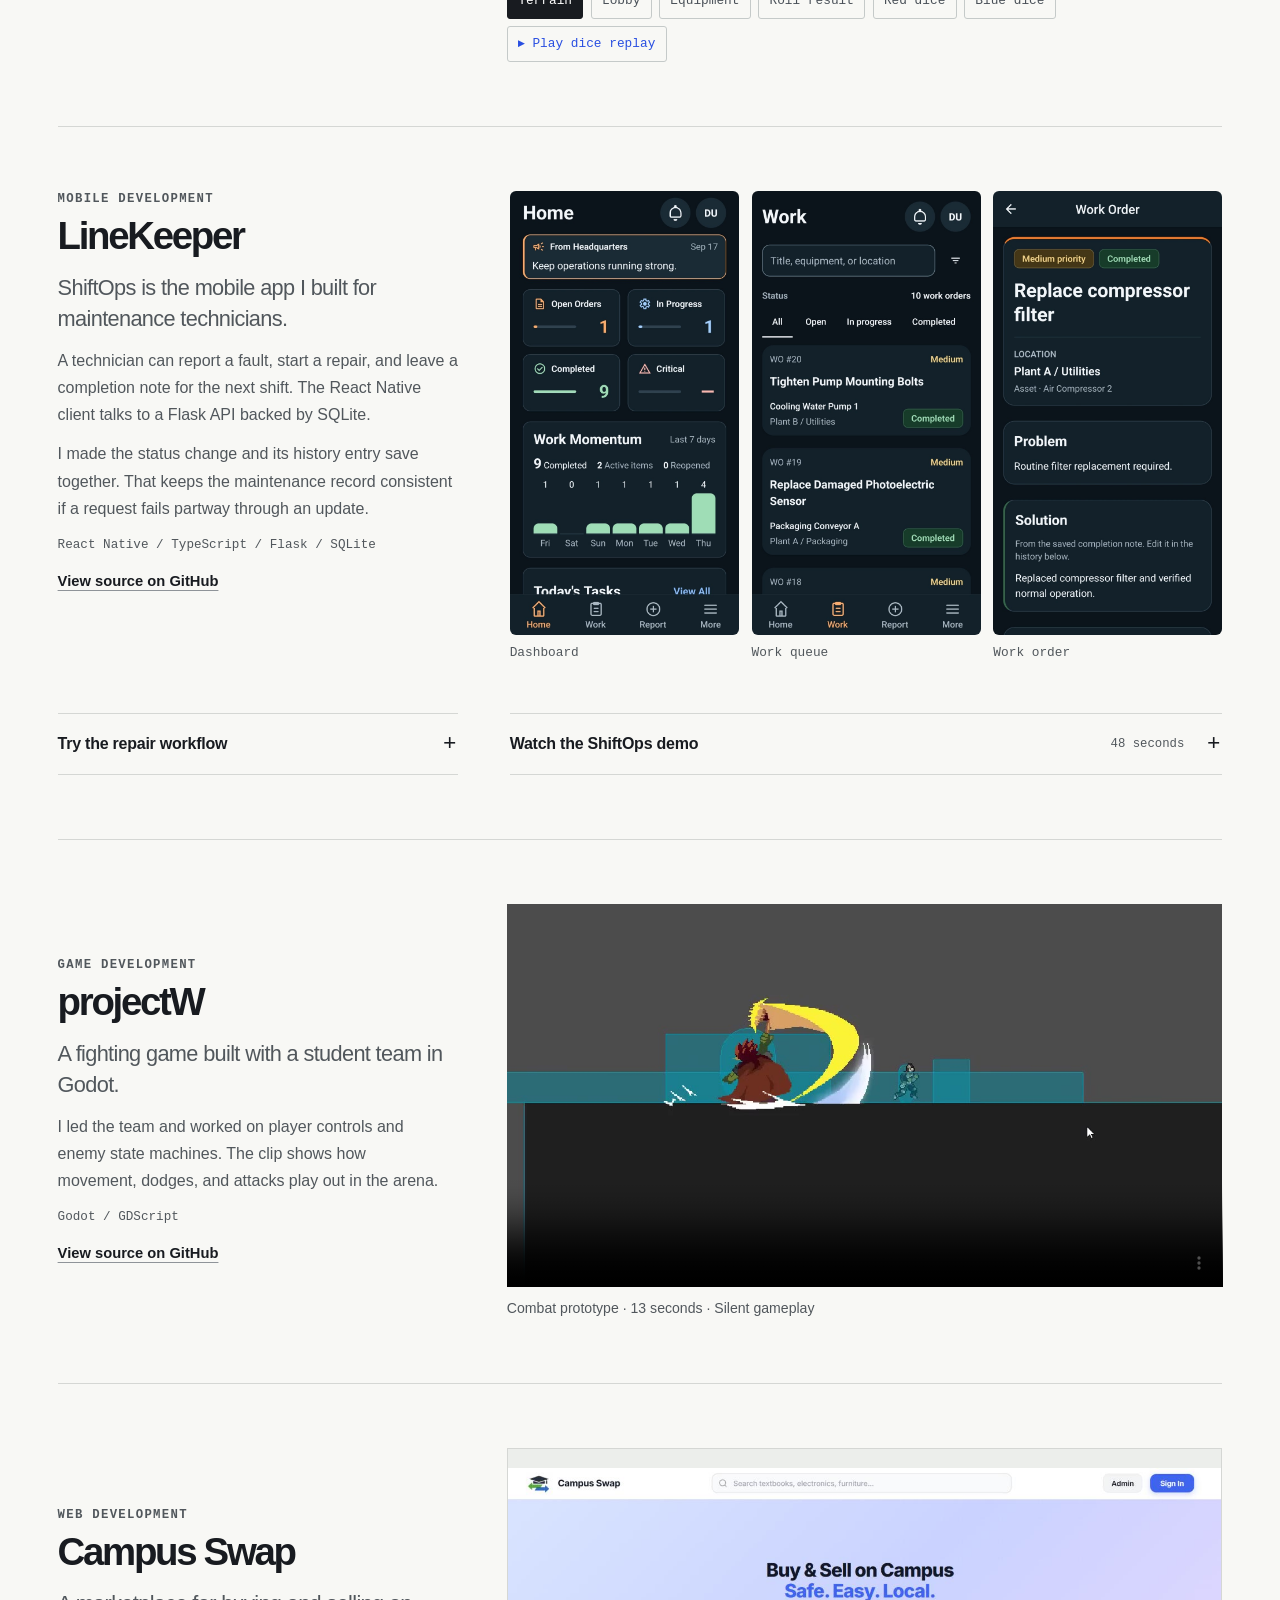
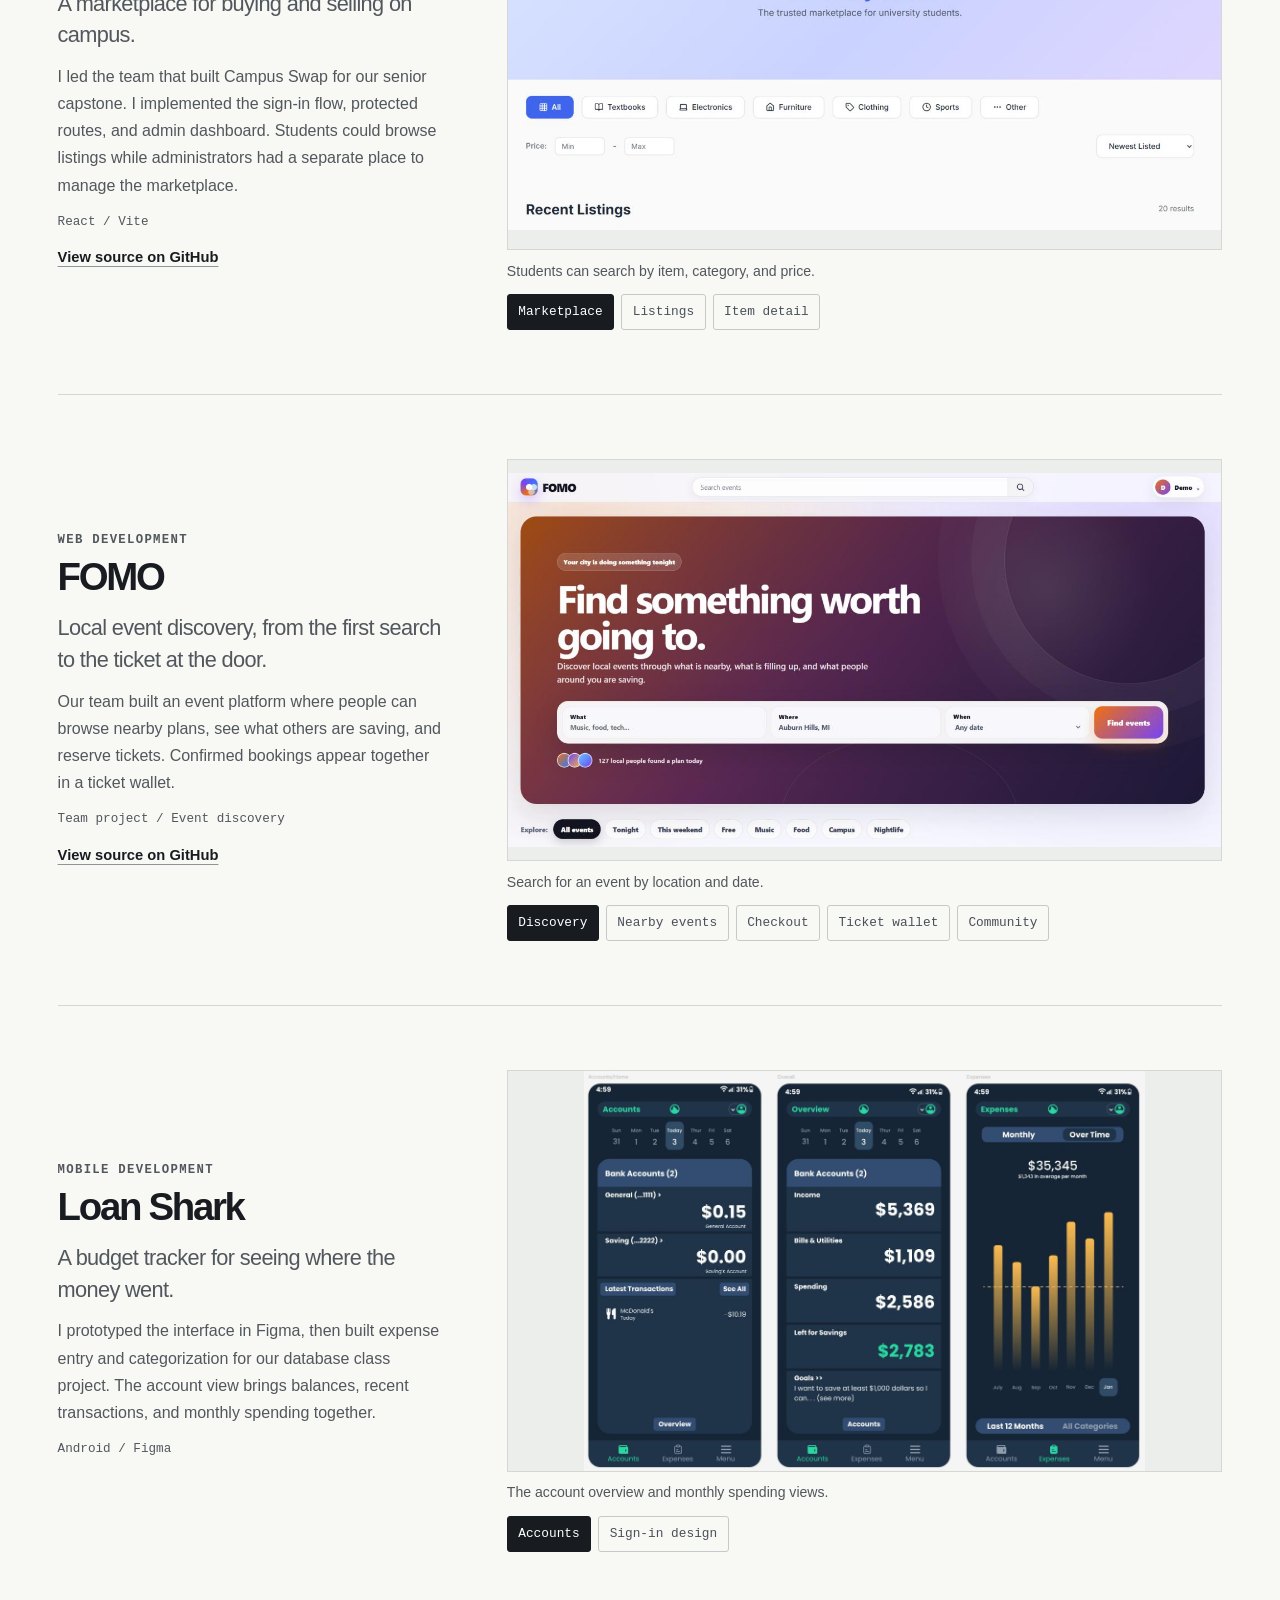
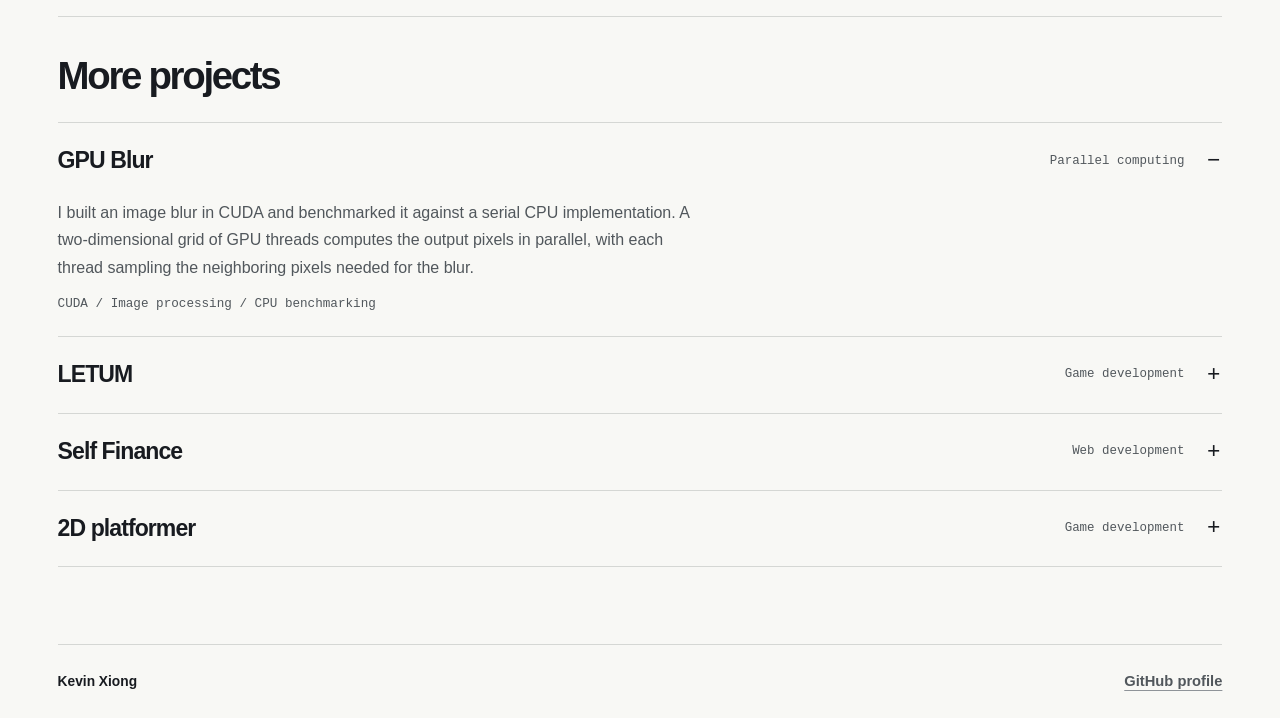
==== commit e3bc4d88: "Clarify the Cast and Current alpha and rewrite the portfolio bio" ====
--- a/capstone_page.html
+++ b/capstone_page.html
@@ -11,8 +11,8 @@
   <link rel="stylesheet" href="assets/project-media.css">
   <link rel="stylesheet" href="assets/shiftops.css">
   <script src="assets/project-media.js" defer></script>
-  <link rel="stylesheet" href="assets/showcase.css">
-  <script src="assets/school.js" defer></script>
+  <link rel="stylesheet" href="assets/showcase.css?v=shoals2">
+  <script src="assets/school.js?v=shoals2" defer></script>
   <script src="assets/showcase.js" defer></script>
   <script src="assets/work-order.js" defer></script>
 </head>
@@ -39,20 +39,21 @@
       <a href="#gpu-blur">GPU Blur</a>
     </div>
     <article id="cast-and-current" class="feature media-feature ruled">
-      <div class="feature-copy"><p class="eyebrow">Game development</p><h2>Cast and Current</h2>
-        <p class="lead">A fishing simulation built around how fish move and respond to a lure.</p>
-        <p>In Godot, I built systems for schooling, obstacle avoidance, lure perception, and line tension. This browser demo focuses on the school. Each fish steers toward nearby fish, matches their heading, and leaves room to turn. Cast a lure to draw the school together.</p>
+      <div class="feature-copy"><p class="eyebrow">Simulation development</p><h2>Cast and Current</h2>
+        <p class="lead">I'm developing a 3D fishing simulation to make fish respond to an angler's setup as realistically as I can.</p>
+        <p>I'm building the interaction from both ends of the line. The fish decide whether to follow a lure based on how it's presented. A hookset and the tension on the line then shape the fight.</p>
+        <p>The browser demo is an early alpha prototype of the schooling AI. Watch fish split into smaller groups and rejoin when they swim close, or click the water to cast a lure. The project has since moved into 3D in Godot and is still in development.</p>
         <p class="stack">Godot / C# / Steering behaviors</p>
       </div>
-      <figure class="school" data-school aria-label="Cast and Current interactive fish school">
+      <figure class="school" data-school aria-label="Cast and Current early alpha fish schooling prototype">
           <div class="school-water">
             <img class="school-poster" src="assets/school-poster.png" width="864" height="540" alt="A school of silver fish in a green river pool between two gravel banks.">
             <img class="school-bed" src="assets/riverbed.jpg" width="864" height="540" loading="lazy" alt="">
             <canvas class="school-fish" role="img" aria-label="Live fish school. Click the water or press Enter to cast a lure."></canvas>
           </div>
-          <figcaption><span class="school-hint">Fish schooling study</span><div class="school-actions" hidden><button type="button" data-cast>Cast lure</button><button type="button" data-pause>Pause</button></div></figcaption>
+          <figcaption><div class="school-caption"><strong>Early alpha prototype</strong><span>The 3D fishing simulation is in development.</span></div><div class="school-actions" hidden><button type="button" data-cast>Cast lure</button><button type="button" data-pause>Pause</button></div></figcaption>
         </figure>
-    <div class="project-cycle" role="navigation" aria-label="Cycle projects"><a href="#platformer" aria-label="Previous project, 2D platformer">&larr; 2D platformer</a><a href="#canopy" aria-label="Next project, Canopy">Canopy &rarr;</a></div>
+
     </article>
     <article id="canopy" class="feature media-feature ruled">
       <div class="feature-copy"><p class="eyebrow">Game development</p><h2 id="canopy-fall">Canopy</h2>
@@ -73,7 +74,7 @@
           <a href="assets/canopy-replay.gif" data-caption="Two live dice rolls on the shared table." data-alt="A die rolls across the map, followed by a pair of six-sided dice." class="replay-link">Play dice replay</a>
         </div>
       </figure>
-    <div class="project-cycle" role="navigation" aria-label="Cycle projects"><a href="#cast-and-current" aria-label="Previous project, Cast and Current">&larr; Cast and Current</a><a href="#linekeeper" aria-label="Next project, LineKeeper">LineKeeper &rarr;</a></div>
+
     </article>
     <article id="linekeeper" class="feature ruled shiftops-feature">
       <div class="feature-copy"><p class="eyebrow">Mobile development</p><h2>LineKeeper</h2>
@@ -110,7 +111,7 @@
           <p>Follow a conveyor repair from the dashboard through the technician’s completion note. Silent recording.</p>
         </details>
       </div>
-    <div class="project-cycle" role="navigation" aria-label="Cycle projects"><a href="#canopy" aria-label="Previous project, Canopy">&larr; Canopy</a><a href="#projectw" aria-label="Next project, projectW">projectW &rarr;</a></div>
+
     </article>
     <article id="projectw" class="feature media-feature ruled">
       <div class="feature-copy"><p class="eyebrow">Game development</p><h2>projectW</h2>
@@ -123,7 +124,7 @@
         <video controls playsinline preload="metadata" width="1136" height="608" poster="assets/projectw-poster.jpg" aria-label="projectW gameplay"><source src="assets/projectw-gameplay.mp4" type="video/mp4"><a href="assets/projectw-gameplay.mp4">Watch projectW gameplay</a></video>
         <figcaption>Combat prototype <span aria-hidden="true">·</span> 13 seconds <span aria-hidden="true">·</span> Silent gameplay</figcaption>
       </figure>
-    <div class="project-cycle" role="navigation" aria-label="Cycle projects"><a href="#linekeeper" aria-label="Previous project, LineKeeper">&larr; LineKeeper</a><a href="#campus-swap" aria-label="Next project, Campus Swap">Campus Swap &rarr;</a></div>
+
     </article>
     <article id="campus-swap" class="feature media-feature ruled">
       <div class="feature-copy"><p class="eyebrow">Web development</p><h2>Campus Swap</h2>
@@ -141,7 +142,7 @@
           <a href="assets/campus-item.jpg" data-caption="A buyer can contact the seller from the listing." data-alt="Winter coat detail showing its price, seller information, and message button.">Item detail</a>
         </div>
       </figure>
-    <div class="project-cycle" role="navigation" aria-label="Cycle projects"><a href="#projectw" aria-label="Previous project, projectW">&larr; projectW</a><a href="#fomo" aria-label="Next project, FOMO">FOMO &rarr;</a></div>
+
     </article>
     <article id="fomo" class="feature media-feature ruled">
       <div class="feature-copy"><p class="eyebrow">Web development</p><h2>FOMO</h2>
@@ -161,7 +162,7 @@
           <a href="assets/fomo-community.jpg" data-caption="The activity feed shows which local events people are saving." data-alt="FOMO community activity, weekend event counts, and organizer tools.">Community</a>
         </div>
       </figure>
-    <div class="project-cycle" role="navigation" aria-label="Cycle projects"><a href="#campus-swap" aria-label="Previous project, Campus Swap">&larr; Campus Swap</a><a href="#loan-shark" aria-label="Next project, Loan Shark">Loan Shark &rarr;</a></div>
+
     </article>
     <article id="loan-shark" class="feature media-feature ruled">
       <div class="feature-copy"><p class="eyebrow">Mobile development</p><h2>Loan Shark</h2>
@@ -177,17 +178,17 @@
           <a href="assets/loanshark-design.jpg" data-caption="The sign-in and account creation designs in Figma." data-alt="Two Loan Shark mobile sign-in designs beside their color palette.">Sign-in design</a>
         </div>
       </figure>
-    <div class="project-cycle" role="navigation" aria-label="Cycle projects"><a href="#fomo" aria-label="Previous project, FOMO">&larr; FOMO</a><a href="#gpu-blur" aria-label="Next project, GPU Blur">GPU Blur &rarr;</a></div>
+
     </article>
     <section class="archive ruled" aria-labelledby="archive-title">
       <div class="section-top"><h2 id="archive-title">More projects</h2></div>
-      <details id="gpu-blur" open><summary><span>GPU Blur</span><span class="row-meta">Parallel computing</span></summary><div class="detail-copy"><p>I built an image blur in CUDA and benchmarked it against a serial CPU implementation. A two-dimensional grid of GPU threads computes the output pixels in parallel, with each thread sampling the neighboring pixels needed for the blur.</p><p class="stack">CUDA / Image processing / CPU benchmarking</p></div><div class="project-cycle" role="navigation" aria-label="Cycle projects"><a href="#loan-shark" aria-label="Previous project, Loan Shark">&larr; Loan Shark</a><a href="#letum" aria-label="Next project, LETUM">LETUM &rarr;</a></div>
+      <details id="gpu-blur" open><summary><span>GPU Blur</span><span class="row-meta">Parallel computing</span></summary><div class="detail-copy"><p>I built an image blur in CUDA and benchmarked it against a serial CPU implementation. A two-dimensional grid of GPU threads computes the output pixels in parallel, with each thread sampling the neighboring pixels needed for the blur.</p><p class="stack">CUDA / Image processing / CPU benchmarking</p></div>
     </details>
-      <details id="letum"><summary><span>LETUM</span><span class="row-meta">Game development</span></summary><div class="detail-copy"><p>A co-op survival prototype. I've been working on interactions that have to agree across players, including shared storage, inventory pickups, and doors that remember their state when the world reloads.</p><p class="stack">Unreal Engine / C++</p></div><div class="project-cycle" role="navigation" aria-label="Cycle projects"><a href="#gpu-blur" aria-label="Previous project, GPU Blur">&larr; GPU Blur</a><a href="#self-finance" aria-label="Next project, Self Finance">Self Finance &rarr;</a></div>
+      <details id="letum"><summary><span>LETUM</span><span class="row-meta">Game development</span></summary><div class="detail-copy"><p>A co-op survival prototype. I've been working on interactions that have to agree across players, including shared storage, inventory pickups, and doors that remember their state when the world reloads.</p><p class="stack">Unreal Engine / C++</p></div>
     </details>
-      <details id="self-finance"><summary><span>Self Finance</span><span class="row-meta">Web development</span></summary><div class="detail-copy"><p>A stock research dashboard that brings historical prices and related news into a single company search. I integrated the market data API and built the charts and responsive interface.</p><p class="stack">Python / Flask / Alpha Vantage</p></div><div class="project-cycle" role="navigation" aria-label="Cycle projects"><a href="#letum" aria-label="Previous project, LETUM">&larr; LETUM</a><a href="#platformer" aria-label="Next project, 2D platformer">2D platformer &rarr;</a></div>
+      <details id="self-finance"><summary><span>Self Finance</span><span class="row-meta">Web development</span></summary><div class="detail-copy"><p>A stock research dashboard that brings historical prices and related news into a single company search. I integrated the market data API and built the charts and responsive interface.</p><p class="stack">Python / Flask / Alpha Vantage</p></div>
     </details>
-      <details id="platformer"><summary><span>2D platformer</span><span class="row-meta">Game development</span></summary><div class="detail-copy"><p>A side-scroller built with JavaFX, OpenGL, and Box2D. I worked on enemy state machines and resource loading so the physics, levels, and audio could run together smoothly.</p><p class="stack">Java / Box2D / Tiled</p></div><div class="project-cycle" role="navigation" aria-label="Cycle projects"><a href="#self-finance" aria-label="Previous project, Self Finance">&larr; Self Finance</a><a href="#cast-and-current" aria-label="Next project, Cast and Current">Cast and Current &rarr;</a></div>
+      <details id="platformer"><summary><span>2D platformer</span><span class="row-meta">Game development</span></summary><div class="detail-copy"><p>A side-scroller built with JavaFX, OpenGL, and Box2D. I worked on enemy state machines and resource loading so the physics, levels, and audio could run together smoothly.</p><p class="stack">Java / Box2D / Tiled</p></div>
     </details>
     </section>
   </main>
--- a/assets/showcase.css
+++ b/assets/showcase.css
@@ -1,40 +1,36 @@
-.showcase { min-width: 0; border: 1px solid #cdd3cf; background: #fcfcf8; }
-.showcase-heading { display: flex; align-items: center; justify-content: space-between; padding: 10px 14px 10px 18px; gap: 12px; }
-.showcase-heading > a { color: var(--ink); font-weight: 650; letter-spacing: -.025em; }
-.showcase-heading > a[href]:hover { color: var(--accent); text-decoration: underline; }
-.showcase-nav, .school-actions { display: flex; gap: 5px; }
-.showcase-nav button, .school-actions button {
-  border: 1px solid #c2cbc6; border-radius: 3px; background: transparent; color: var(--ink);
-  min-width: 39px; min-height: 36px; padding: .3rem .65rem; line-height: 1;
-}
-.showcase-nav button { font-size: 1.22rem; }
-.showcase-nav button:hover, .school-actions button:hover { background: #e2e8e1; }
-.visually-hidden { position: absolute; width: 1px; height: 1px; padding: 0; overflow: hidden; clip-path: inset(50%); white-space: nowrap; }
-.show-slide { aspect-ratio: 1.48; position: relative; }
-.show-slide > .terrain, .show-slide > .school, .show-still { position: absolute; inset: 0; width: 100%; height: 100%; }
-.show-still { display: grid; overflow: hidden; background: #0c1926; }
-.show-still > img { width: 100%; height: 100%; min-height: 0; object-fit: contain; }
-.shift-still { grid-template-columns: 1fr 1fr; align-items: center; justify-content: center; gap: 4%; padding: 3% 10%; background: #d8e0db; }
-.school { display: grid; grid-template-rows: 1fr auto; min-width: 0; overflow: hidden; background: #edf1e9; }
-.school-water { position: relative; aspect-ratio: 1.6; overflow: hidden; min-height: 0; background: #275b59; }
-.show-slide .school-water { aspect-ratio: auto; }
-.school-water > * { position: absolute; inset: 0; width: 100%; height: 100%; display: block; }
-.school-bed, .school-fish { visibility: hidden; }
-.school-ready .school-bed, .school-ready .school-fish { visibility: visible; }
-.school-ready .school-poster { visibility: hidden; }
-.school-water img { object-fit: fill; }
-.school-fish { cursor: crosshair; touch-action: manipulation; }
-.school-fish:focus-visible { outline-offset: -4px; }
-.school figcaption { display: flex; align-items: center; justify-content: space-between; gap: 6px; min-height: 46px; padding: 6px 10px 6px 14px; font: .77rem/1.4 var(--mono); color: #365649; }
-.school-actions button { white-space: nowrap; font: inherit; min-height: 34px; }
-.featured-cards { grid-template-columns: repeat(3,minmax(0,1fr)); }
-.feature:has(> .project-cycle) { row-gap: clamp(22px,3vw,40px); }
-.project-cycle { grid-column: 1 / -1; display: flex; justify-content: space-between; flex-wrap: wrap; gap: 6px 20px; border-top: 1px solid var(--line); padding-top: 10px; }
-.project-cycle a { padding: 5px 0; color: var(--muted); font: .78rem/1.4 var(--mono); }
-.project-cycle a:hover { color: var(--accent); text-decoration: underline; }
-.project-cycle a:last-child { margin-left: auto; }
-details .project-cycle { margin-bottom: 1rem; }
-@media (max-width: 640px) {
-  .featured-cards { grid-template-columns: 1fr; }
-  .school figcaption { padding-left: 9px; font-size: .72rem; }
+.showcase { min-width: 0; border: 1px solid #cdd3cf; background: #fcfcf8; }
+.showcase-heading { display: flex; align-items: center; justify-content: space-between; padding: 10px 14px 10px 18px; gap: 12px; }
+.showcase-heading > a { color: var(--ink); font-weight: 650; letter-spacing: -.025em; }
+.showcase-heading > a[href]:hover { color: var(--accent); text-decoration: underline; }
+.showcase-nav, .school-actions { display: flex; gap: 5px; }
+.showcase-nav button, .school-actions button {
+  border: 1px solid #c2cbc6; border-radius: 3px; background: transparent; color: var(--ink);
+  min-width: 39px; min-height: 36px; padding: .3rem .65rem; line-height: 1;
 }
+.showcase-nav button { font-size: 1.22rem; }
+.showcase-nav button:hover, .school-actions button:hover { background: #e2e8e1; }
+.visually-hidden { position: absolute; width: 1px; height: 1px; padding: 0; overflow: hidden; clip-path: inset(50%); white-space: nowrap; }
+.show-slide { aspect-ratio: 1.48; position: relative; }
+.show-slide > .terrain, .show-slide > .school, .show-still { position: absolute; inset: 0; width: 100%; height: 100%; }
+.show-still { display: grid; overflow: hidden; background: #0c1926; }
+.show-still > img { width: 100%; height: 100%; min-height: 0; object-fit: contain; }
+.shift-still { grid-template-columns: 1fr 1fr; align-items: center; justify-content: center; gap: 4%; padding: 3% 10%; background: #d8e0db; }
+.school { display: grid; grid-template-rows: 1fr auto; min-width: 0; overflow: hidden; background: #edf1e9; }
+.school-water { position: relative; aspect-ratio: 1.6; overflow: hidden; min-height: 0; background: #275b59; }
+.show-slide .school-water { aspect-ratio: auto; }
+.school-water > * { position: absolute; inset: 0; width: 100%; height: 100%; display: block; }
+.school-bed, .school-fish { visibility: hidden; }
+.school-ready .school-bed, .school-ready .school-fish { visibility: visible; }
+.school-ready .school-poster { visibility: hidden; }
+.school-water img { object-fit: fill; }
+.school-fish { cursor: crosshair; touch-action: manipulation; }
+.school-fish:focus-visible { outline-offset: -4px; }
+.school figcaption { display: flex; align-items: center; justify-content: space-between; gap: 6px; min-height: 46px; padding: 6px 10px 6px 14px; font: .77rem/1.4 var(--mono); color: #365649; }
+.school-caption { display: grid; gap: 2px; }
+.school-caption strong { color: #264637; }
+.school-actions button { white-space: nowrap; font: inherit; min-height: 34px; }
+.featured-cards { grid-template-columns: repeat(3,minmax(0,1fr)); }
+@media (max-width: 640px) {
+  .featured-cards { grid-template-columns: 1fr; }
+  .school figcaption { padding-left: 9px; font-size: .72rem; }
+}
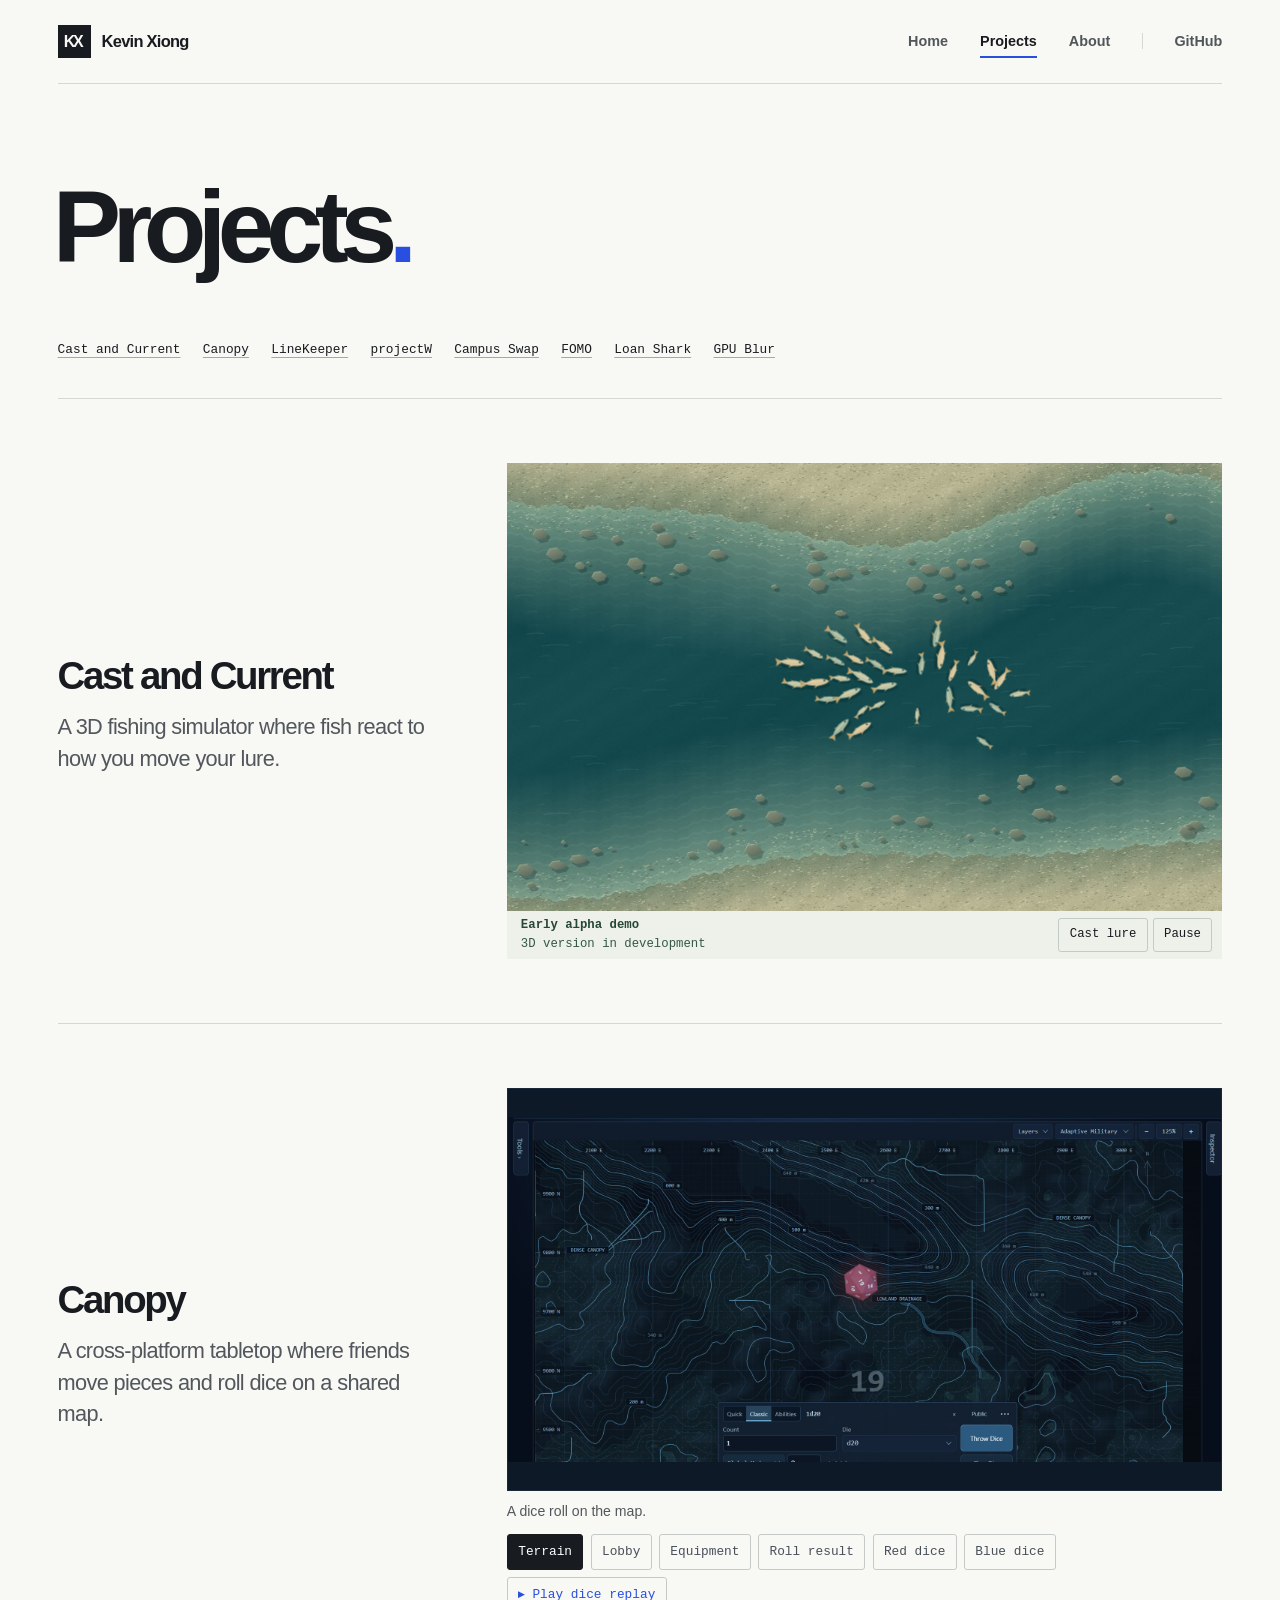
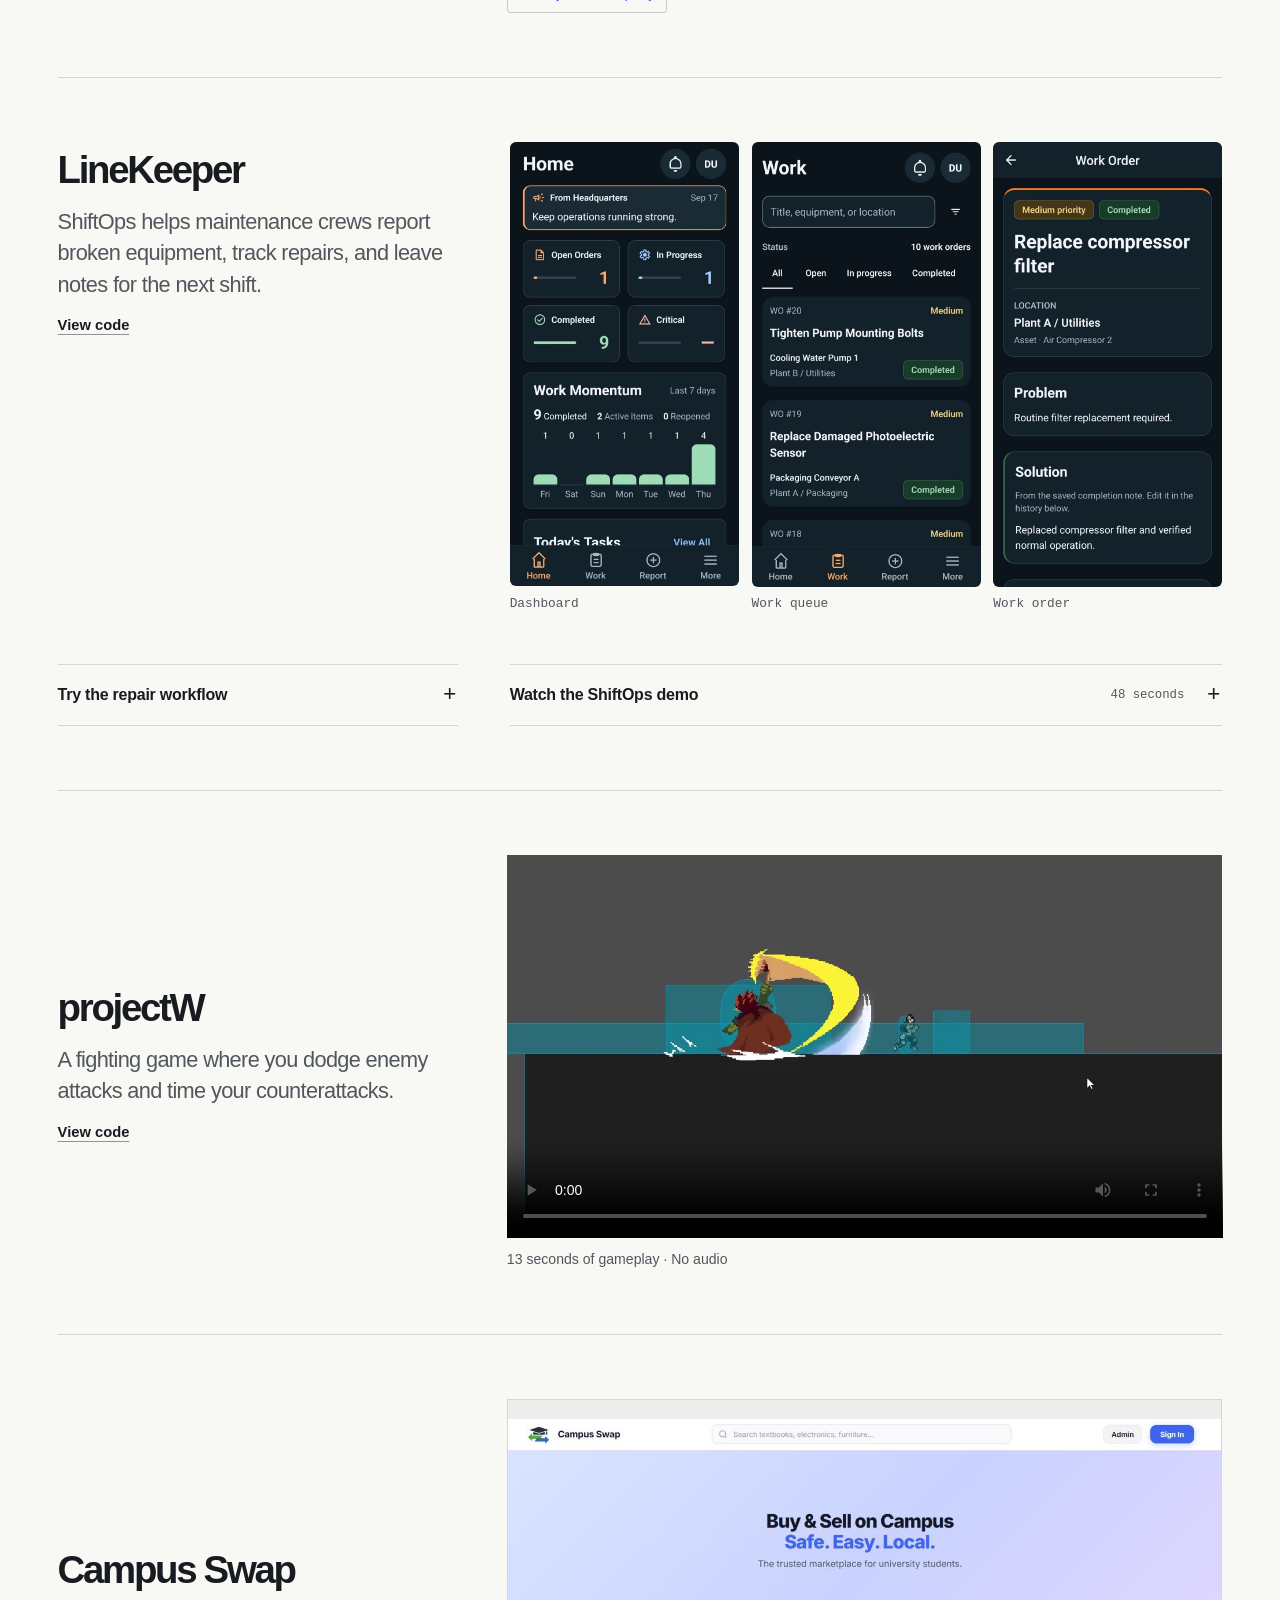
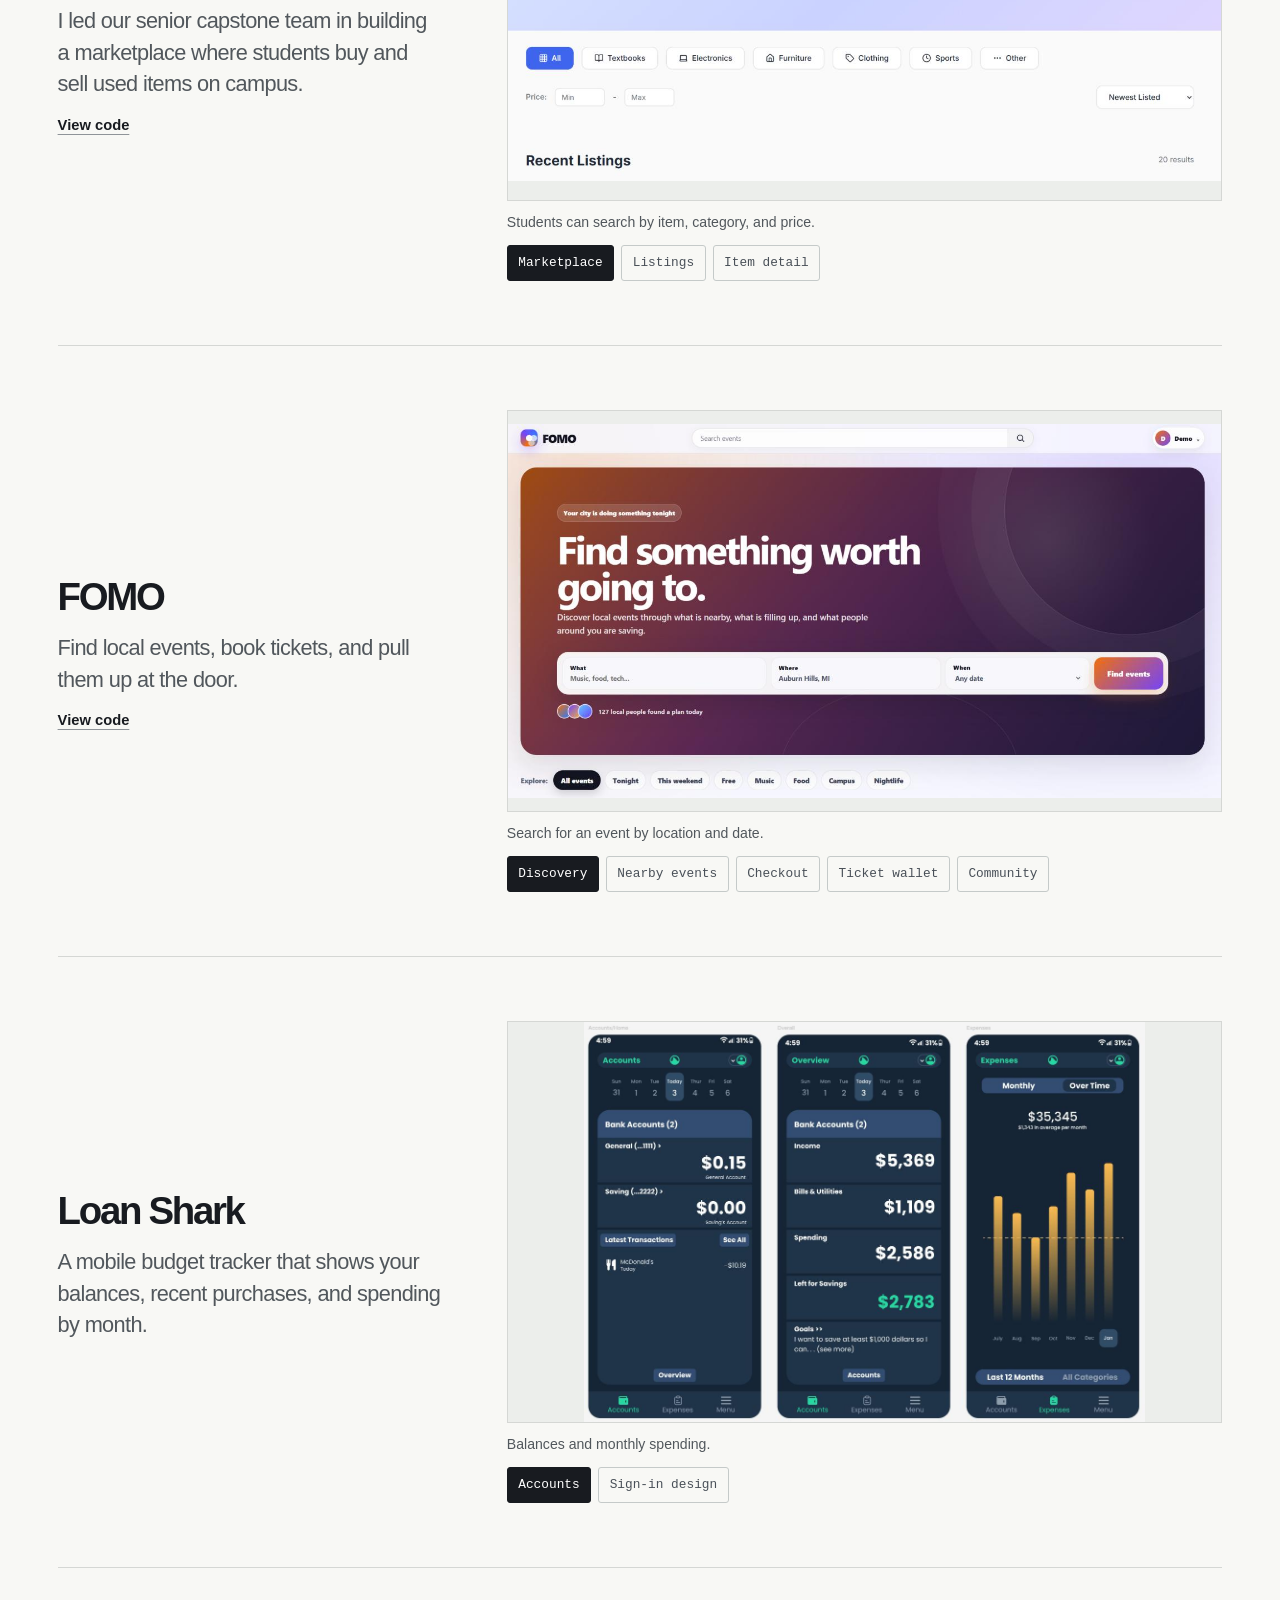
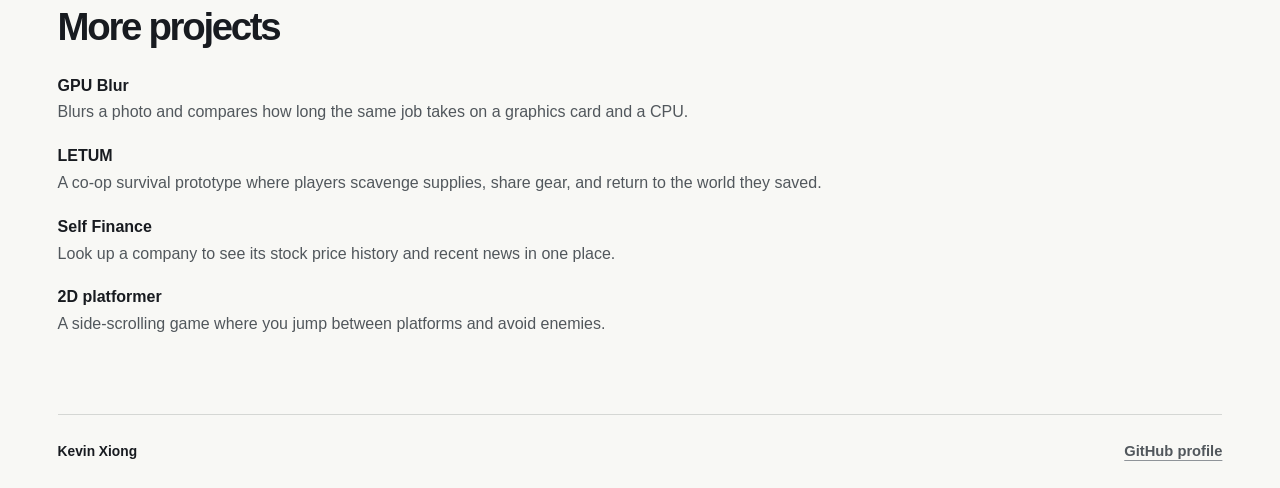
==== commit 3e71d10f: "Simplify portfolio projects to one plain-language sentence each" ====
--- a/capstone_page.html
+++ b/capstone_page.html
@@ -13,7 +13,6 @@
   <script src="assets/project-media.js" defer></script>
   <link rel="stylesheet" href="assets/showcase.css?v=shoals2">
   <script src="assets/school.js?v=shoals2" defer></script>
-  <script src="assets/showcase.js" defer></script>
   <script src="assets/work-order.js" defer></script>
 </head>
 <body>
@@ -24,9 +23,7 @@
   </header>
   <main id="main" class="wrap" tabindex="-1">
     <header class="page-heading">
-      <p class="eyebrow role"><span class="role-mark" aria-hidden="true"></span>Software engineering</p>
       <h1>Projects<span class="accent">.</span></h1>
-      <p>Mobile tools, web applications, and game systems. Explore the interfaces and try the demos.</p>
     </header>
     <div class="project-jumps" role="navigation" aria-label="Jump to a project">
       <a href="#cast-and-current">Cast and Current</a>
@@ -39,11 +36,9 @@
       <a href="#gpu-blur">GPU Blur</a>
     </div>
     <article id="cast-and-current" class="feature media-feature ruled">
-      <div class="feature-copy"><p class="eyebrow">Simulation development</p><h2>Cast and Current</h2>
-        <p class="lead">I'm developing a 3D fishing simulation to make fish respond to an angler's setup as realistically as I can.</p>
-        <p>I'm building the interaction from both ends of the line. The fish decide whether to follow a lure based on how it's presented. A hookset and the tension on the line then shape the fight.</p>
-        <p>The browser demo is an early alpha prototype of the schooling AI. Watch fish split into smaller groups and rejoin when they swim close, or click the water to cast a lure. The project has since moved into 3D in Godot and is still in development.</p>
-        <p class="stack">Godot / C# / Steering behaviors</p>
+      <div class="feature-copy">
+        <h2>Cast and Current</h2>
+        <p class="lead">A 3D fishing simulator where fish react to how you move your lure.</p>
       </div>
       <figure class="school" data-school aria-label="Cast and Current early alpha fish schooling prototype">
           <div class="school-water">
@@ -51,24 +46,23 @@
             <img class="school-bed" src="assets/riverbed.jpg" width="864" height="540" loading="lazy" alt="">
             <canvas class="school-fish" role="img" aria-label="Live fish school. Click the water or press Enter to cast a lure."></canvas>
           </div>
-          <figcaption><div class="school-caption"><strong>Early alpha prototype</strong><span>The 3D fishing simulation is in development.</span></div><div class="school-actions" hidden><button type="button" data-cast>Cast lure</button><button type="button" data-pause>Pause</button></div></figcaption>
+          <figcaption><div class="school-caption"><strong>Early alpha demo</strong><span>3D version in development</span></div><div class="school-actions" hidden><button type="button" data-cast>Cast lure</button><button type="button" data-pause>Pause</button></div></figcaption>
         </figure>
 
     </article>
     <article id="canopy" class="feature media-feature ruled">
-      <div class="feature-copy"><p class="eyebrow">Game development</p><h2 id="canopy-fall">Canopy</h2>
-        <p class="lead">A cross-platform tabletop for running tactical role-playing games together.</p>
-        <p>Players join by code, move tokens on a contour map, and roll dice together. The operator sheet keeps equipment and actions within reach while the table tracks whose turn comes next.</p>
-        <p class="stack">Tabletop systems / Interaction design</p>
+      <div class="feature-copy">
+        <h2 id="canopy-fall">Canopy</h2>
+        <p class="lead">A cross-platform tabletop where friends move pieces and roll dice on a shared map.</p>
       </div>
       <figure class="gallery" data-gallery aria-label="Canopy gallery">
         <a class="gallery-stage" href="assets/canopy-map.jpg" aria-label="Open full-size image"><img src="assets/canopy-map.jpg" width="1904" height="920" loading="lazy" alt="A red twenty-sided die above blue elevation contours and a lowland drainage channel."></a>
-        <figcaption aria-live="polite">A d20 roll on the contour map.</figcaption>
+        <figcaption aria-live="polite">A dice roll on the map.</figcaption>
         <div class="gallery-choices" role="group" aria-label="Canopy media">
-          <a href="assets/canopy-map.jpg" data-caption="A d20 roll on the contour map." data-alt="A red twenty-sided die above blue elevation contours and a lowland drainage channel." aria-current="true">Terrain</a>
+          <a href="assets/canopy-map.jpg" data-caption="A dice roll on the map." data-alt="A red twenty-sided die above blue elevation contours and a lowland drainage channel." aria-current="true">Terrain</a>
           <a href="assets/canopy-lobby.jpg" data-caption="Create a table or join a game by code." data-alt="Create Game and Join Game forms for the shared tabletop.">Lobby</a>
-          <a href="assets/canopy-operator.jpg" data-caption="Equipment, turn order, and recent rolls share one view." data-alt="Operator sheet beside the tactical grid, equipment controls, and shared dice history.">Equipment</a>
-          <a href="assets/canopy-roll.jpg" data-caption="Two dice resolve to a total on the table." data-alt="Two green six-sided dice and their total above the tabletop dice tray.">Roll result</a>
+          <a href="assets/canopy-operator.jpg" data-caption="Equipment, turn order, and dice rolls." data-alt="Operator sheet beside the tactical grid, equipment controls, and shared dice history.">Equipment</a>
+          <a href="assets/canopy-roll.jpg" data-caption="Two dice and their total." data-alt="Two green six-sided dice and their total above the tabletop dice tray.">Roll result</a>
           <a href="assets/canopy-dice-red.jpg" data-caption="The red polyhedral dice set." data-alt="Close-up of red polyhedral dice on the grid.">Red dice</a>
           <a href="assets/canopy-dice-blue.jpg" data-caption="The blue polyhedral dice set." data-alt="Close-up of blue dice with numbered faces on the tabletop.">Blue dice</a>
           <a href="assets/canopy-replay.gif" data-caption="Two live dice rolls on the shared table." data-alt="A die rolls across the map, followed by a pair of six-sided dice." class="replay-link">Play dice replay</a>
@@ -77,13 +71,10 @@
 
     </article>
     <article id="linekeeper" class="feature ruled shiftops-feature">
-      <div class="feature-copy"><p class="eyebrow">Mobile development</p><h2>LineKeeper</h2>
-      <p class="lead">ShiftOps is the mobile app I built for maintenance technicians.</p>
-      <p>A technician can report a fault, start a repair, and leave a completion note for the next shift. The React Native client talks to a Flask API backed by SQLite.</p>
-      <p>I made the status change and its history entry save together. That keeps the maintenance record consistent if a request fails partway through an update.</p>
-      <p class="stack">React Native / TypeScript / Flask / SQLite</p>
-      <a class="text-link" href="https://github.com/Thorfinn980/Line-Keeper">View source on GitHub</a>
-
+      <div class="feature-copy">
+        <h2>LineKeeper</h2>
+        <p class="lead">ShiftOps helps maintenance crews report broken equipment, track repairs, and leave notes for the next shift.</p>
+        <a class="text-link" href="https://github.com/Thorfinn980/Line-Keeper">View code</a>
       </div>
       <div class="shiftops-media">
         <div class="shiftops-screens" role="group" aria-label="ShiftOps app screenshots">
@@ -114,42 +105,39 @@
 
     </article>
     <article id="projectw" class="feature media-feature ruled">
-      <div class="feature-copy"><p class="eyebrow">Game development</p><h2>projectW</h2>
-        <p class="lead">A fighting game built with a student team in Godot.</p>
-        <p>I led the team and worked on player controls and enemy state machines. The clip shows how movement, dodges, and attacks play out in the arena.</p>
-        <p class="stack">Godot / GDScript</p>
-        <a class="text-link" href="https://github.com/Thorfinn980/ProjectW">View source on GitHub</a>
+      <div class="feature-copy">
+        <h2>projectW</h2>
+        <p class="lead">A fighting game where you dodge enemy attacks and time your counterattacks.</p>
+        <a class="text-link" href="https://github.com/Thorfinn980/ProjectW">View code</a>
       </div>
       <figure class="game-film">
         <video controls playsinline preload="metadata" width="1136" height="608" poster="assets/projectw-poster.jpg" aria-label="projectW gameplay"><source src="assets/projectw-gameplay.mp4" type="video/mp4"><a href="assets/projectw-gameplay.mp4">Watch projectW gameplay</a></video>
-        <figcaption>Combat prototype <span aria-hidden="true">·</span> 13 seconds <span aria-hidden="true">·</span> Silent gameplay</figcaption>
+        <figcaption>13 seconds of gameplay &middot; No audio</figcaption>
       </figure>
 
     </article>
     <article id="campus-swap" class="feature media-feature ruled">
-      <div class="feature-copy"><p class="eyebrow">Web development</p><h2>Campus Swap</h2>
-        <p class="lead">A marketplace for buying and selling on campus.</p>
-        <p>I led the team that built Campus Swap for our senior capstone. I implemented the sign-in flow, protected routes, and admin dashboard. Students could browse listings while administrators had a separate place to manage the marketplace.</p>
-        <p class="stack">React / Vite</p>
-        <a class="text-link" href="https://github.com/Thorfinn980/Campus-Swap">View source on GitHub</a>
+      <div class="feature-copy">
+        <h2>Campus Swap</h2>
+        <p class="lead">I led our senior capstone team in building a marketplace where students buy and sell used items on campus.</p>
+        <a class="text-link" href="https://github.com/Thorfinn980/Campus-Swap">View code</a>
       </div>
       <figure class="gallery" data-gallery aria-label="Campus Swap gallery">
         <a class="gallery-stage" href="assets/campus-market.jpg" aria-label="Open full-size image"><img src="assets/campus-market.jpg" width="1280" height="650" loading="lazy" alt="Campus Swap search page with category and price filters."></a>
         <figcaption aria-live="polite">Students can search by item, category, and price.</figcaption>
         <div class="gallery-choices" role="group" aria-label="Campus Swap media">
           <a href="assets/campus-market.jpg" data-caption="Students can search by item, category, and price." data-alt="Campus Swap search page with category and price filters." aria-current="true">Marketplace</a>
-          <a href="assets/campus-listings.jpg" data-caption="Listing cards put the price, seller, and pickup area together." data-alt="Four student listings with photos, prices, and pickup locations.">Listings</a>
-          <a href="assets/campus-item.jpg" data-caption="A buyer can contact the seller from the listing." data-alt="Winter coat detail showing its price, seller information, and message button.">Item detail</a>
+          <a href="assets/campus-listings.jpg" data-caption="See the price, seller, and pickup location." data-alt="Four student listings with photos, prices, and pickup locations.">Listings</a>
+          <a href="assets/campus-item.jpg" data-caption="Message the seller from a listing." data-alt="Winter coat detail showing its price, seller information, and message button.">Item detail</a>
         </div>
       </figure>
 
     </article>
     <article id="fomo" class="feature media-feature ruled">
-      <div class="feature-copy"><p class="eyebrow">Web development</p><h2>FOMO</h2>
-        <p class="lead">Local event discovery, from the first search to the ticket at the door.</p>
-        <p>Our team built an event platform where people can browse nearby plans, see what others are saving, and reserve tickets. Confirmed bookings appear together in a ticket wallet.</p>
-        <p class="stack">Team project / Event discovery</p>
-        <a class="text-link" href="https://github.com/Thorfinn980/FOMO">View source on GitHub</a>
+      <div class="feature-copy">
+        <h2>FOMO</h2>
+        <p class="lead">Find local events, book tickets, and pull them up at the door.</p>
+        <a class="text-link" href="https://github.com/Thorfinn980/FOMO">View code</a>
       </div>
       <figure class="gallery" data-gallery aria-label="FOMO gallery">
         <a class="gallery-stage" href="assets/fomo-home.jpg" aria-label="Open full-size image"><img src="assets/fomo-home.jpg" width="1280" height="670" loading="lazy" alt="FOMO home screen with local event search and category filters."></a>
@@ -157,24 +145,23 @@
         <div class="gallery-choices" role="group" aria-label="FOMO media">
           <a href="assets/fomo-home.jpg" data-caption="Search for an event by location and date." data-alt="FOMO home screen with local event search and category filters." aria-current="true">Discovery</a>
           <a href="assets/fomo-events.jpg" data-caption="Local events with dates, distance, and ticket prices." data-alt="Three nearby events with ticket prices and availability.">Nearby events</a>
-          <a href="assets/fomo-checkout.jpg" data-caption="Reserve tickets and see the confirmation in the same flow." data-alt="Ticket reservation form and confirmation for a local demo day.">Checkout</a>
-          <a href="assets/fomo-tickets.jpg" data-caption="Confirmed bookings stay together in the ticket wallet." data-alt="Two event tickets with confirmation codes and venue details.">Ticket wallet</a>
+          <a href="assets/fomo-checkout.jpg" data-caption="Reserve tickets and get a confirmation." data-alt="Ticket reservation form and confirmation for a local demo day.">Checkout</a>
+          <a href="assets/fomo-tickets.jpg" data-caption="All your tickets in one place." data-alt="Two event tickets with confirmation codes and venue details.">Ticket wallet</a>
           <a href="assets/fomo-community.jpg" data-caption="The activity feed shows which local events people are saving." data-alt="FOMO community activity, weekend event counts, and organizer tools.">Community</a>
         </div>
       </figure>
 
     </article>
     <article id="loan-shark" class="feature media-feature ruled">
-      <div class="feature-copy"><p class="eyebrow">Mobile development</p><h2>Loan Shark</h2>
-        <p class="lead">A budget tracker for seeing where the money went.</p>
-        <p>I prototyped the interface in Figma, then built expense entry and categorization for our database class project. The account view brings balances, recent transactions, and monthly spending together.</p>
-        <p class="stack">Android / Figma</p>
+      <div class="feature-copy">
+        <h2>Loan Shark</h2>
+        <p class="lead">A mobile budget tracker that shows your balances, recent purchases, and spending by month.</p>
       </div>
       <figure class="gallery" data-gallery aria-label="Loan Shark gallery">
         <a class="gallery-stage" href="assets/loanshark-overview.jpg" aria-label="Open full-size image"><img src="assets/loanshark-overview.jpg" width="1170" height="835" loading="lazy" alt="Loan Shark mobile designs for accounts, monthly totals, and an expense chart."></a>
-        <figcaption aria-live="polite">The account overview and monthly spending views.</figcaption>
+        <figcaption aria-live="polite">Balances and monthly spending.</figcaption>
         <div class="gallery-choices" role="group" aria-label="Loan Shark media">
-          <a href="assets/loanshark-overview.jpg" data-caption="The account overview and monthly spending views." data-alt="Loan Shark mobile designs for accounts, monthly totals, and an expense chart." aria-current="true">Accounts</a>
+          <a href="assets/loanshark-overview.jpg" data-caption="Balances and monthly spending." data-alt="Loan Shark mobile designs for accounts, monthly totals, and an expense chart." aria-current="true">Accounts</a>
           <a href="assets/loanshark-design.jpg" data-caption="The sign-in and account creation designs in Figma." data-alt="Two Loan Shark mobile sign-in designs beside their color palette.">Sign-in design</a>
         </div>
       </figure>
@@ -182,14 +169,12 @@
     </article>
     <section class="archive ruled" aria-labelledby="archive-title">
       <div class="section-top"><h2 id="archive-title">More projects</h2></div>
-      <details id="gpu-blur" open><summary><span>GPU Blur</span><span class="row-meta">Parallel computing</span></summary><div class="detail-copy"><p>I built an image blur in CUDA and benchmarked it against a serial CPU implementation. A two-dimensional grid of GPU threads computes the output pixels in parallel, with each thread sampling the neighboring pixels needed for the blur.</p><p class="stack">CUDA / Image processing / CPU benchmarking</p></div>
-    </details>
-      <details id="letum"><summary><span>LETUM</span><span class="row-meta">Game development</span></summary><div class="detail-copy"><p>A co-op survival prototype. I've been working on interactions that have to agree across players, including shared storage, inventory pickups, and doors that remember their state when the world reloads.</p><p class="stack">Unreal Engine / C++</p></div>
-    </details>
-      <details id="self-finance"><summary><span>Self Finance</span><span class="row-meta">Web development</span></summary><div class="detail-copy"><p>A stock research dashboard that brings historical prices and related news into a single company search. I integrated the market data API and built the charts and responsive interface.</p><p class="stack">Python / Flask / Alpha Vantage</p></div>
-    </details>
-      <details id="platformer"><summary><span>2D platformer</span><span class="row-meta">Game development</span></summary><div class="detail-copy"><p>A side-scroller built with JavaFX, OpenGL, and Box2D. I worked on enemy state machines and resource loading so the physics, levels, and audio could run together smoothly.</p><p class="stack">Java / Box2D / Tiled</p></div>
-    </details>
+      <dl class="tool-list">
+        <div id="gpu-blur"><dt>GPU Blur</dt><dd>Blurs a photo and compares how long the same job takes on a graphics card and a CPU.</dd></div>
+        <div id="letum"><dt>LETUM</dt><dd>A co-op survival prototype where players scavenge supplies, share gear, and return to the world they saved.</dd></div>
+        <div id="self-finance"><dt>Self Finance</dt><dd>Look up a company to see its stock price history and recent news in one place.</dd></div>
+        <div id="platformer"><dt>2D platformer</dt><dd>A side-scrolling game where you jump between platforms and avoid enemies.</dd></div>
+      </dl>
     </section>
   </main>
   <footer class="footer wrap"><span>Kevin Xiong</span><a href="https://github.com/Thorfinn980">GitHub profile</a></footer>
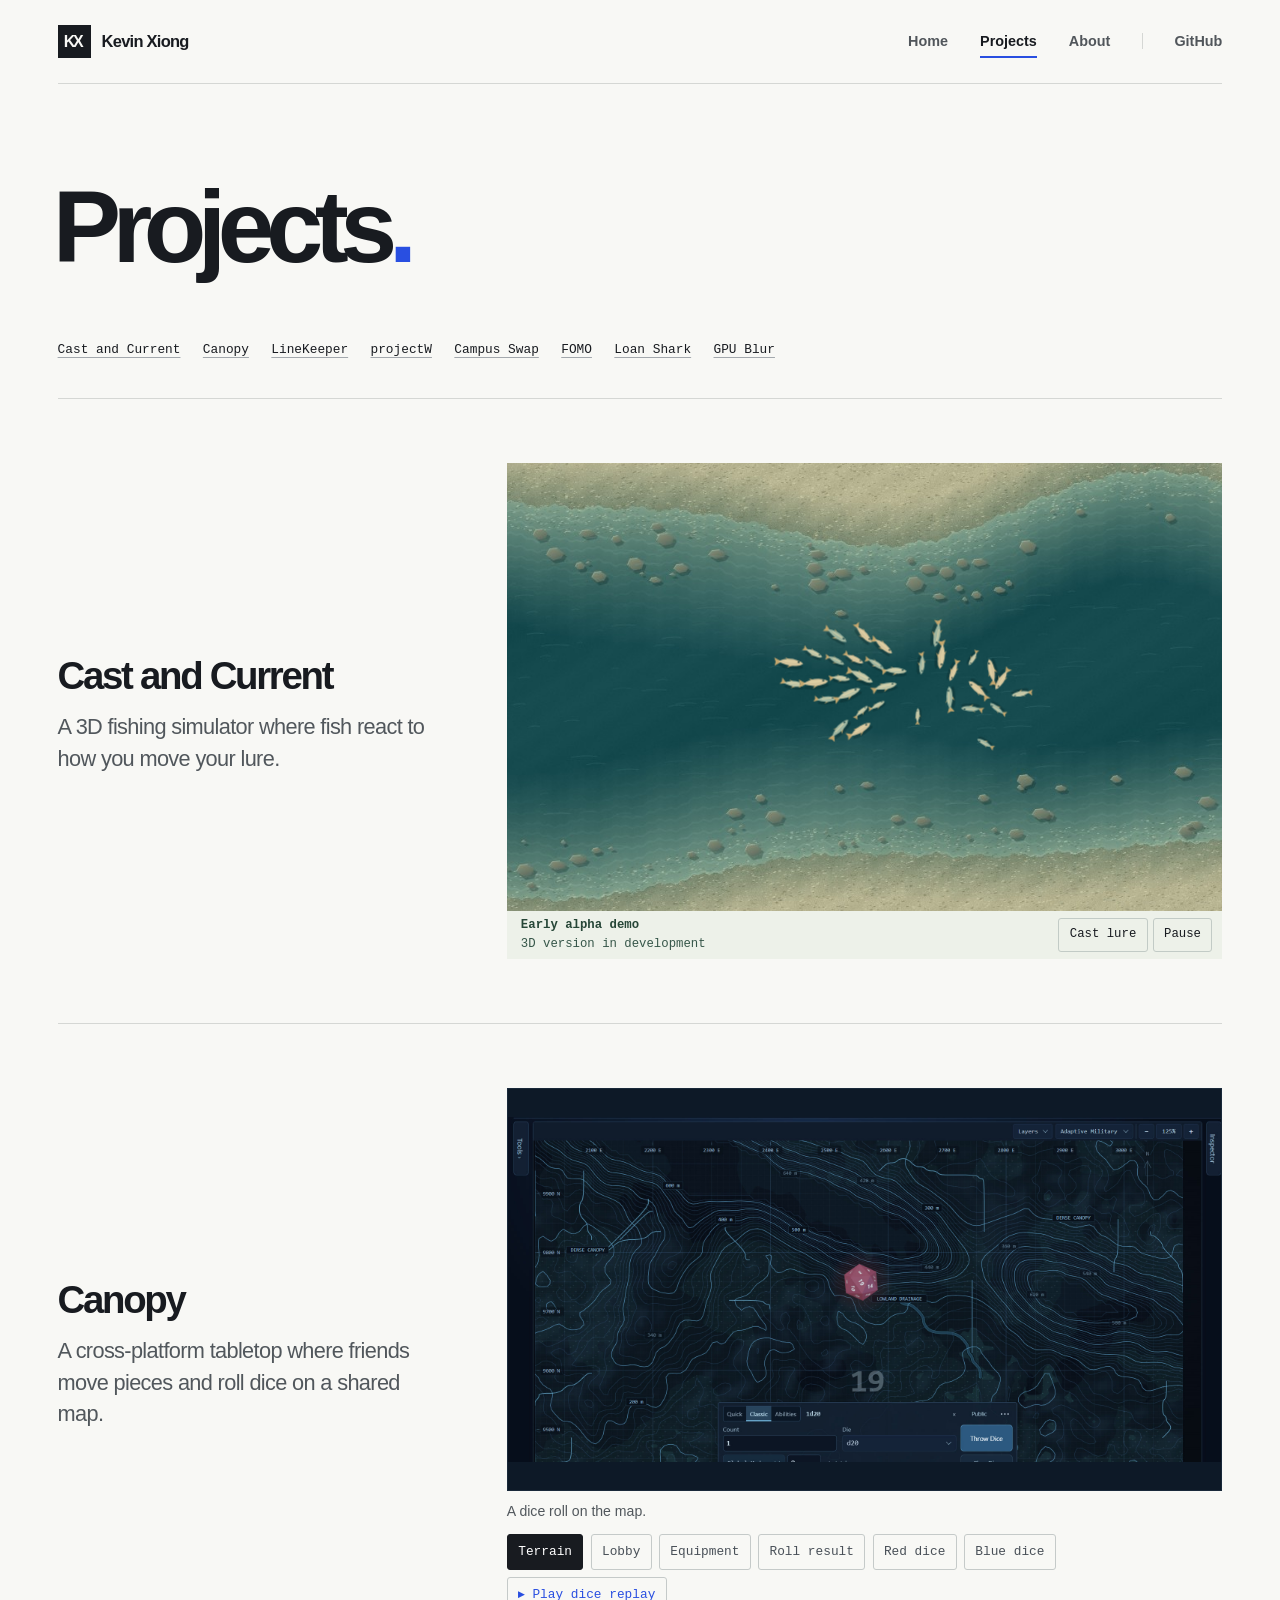
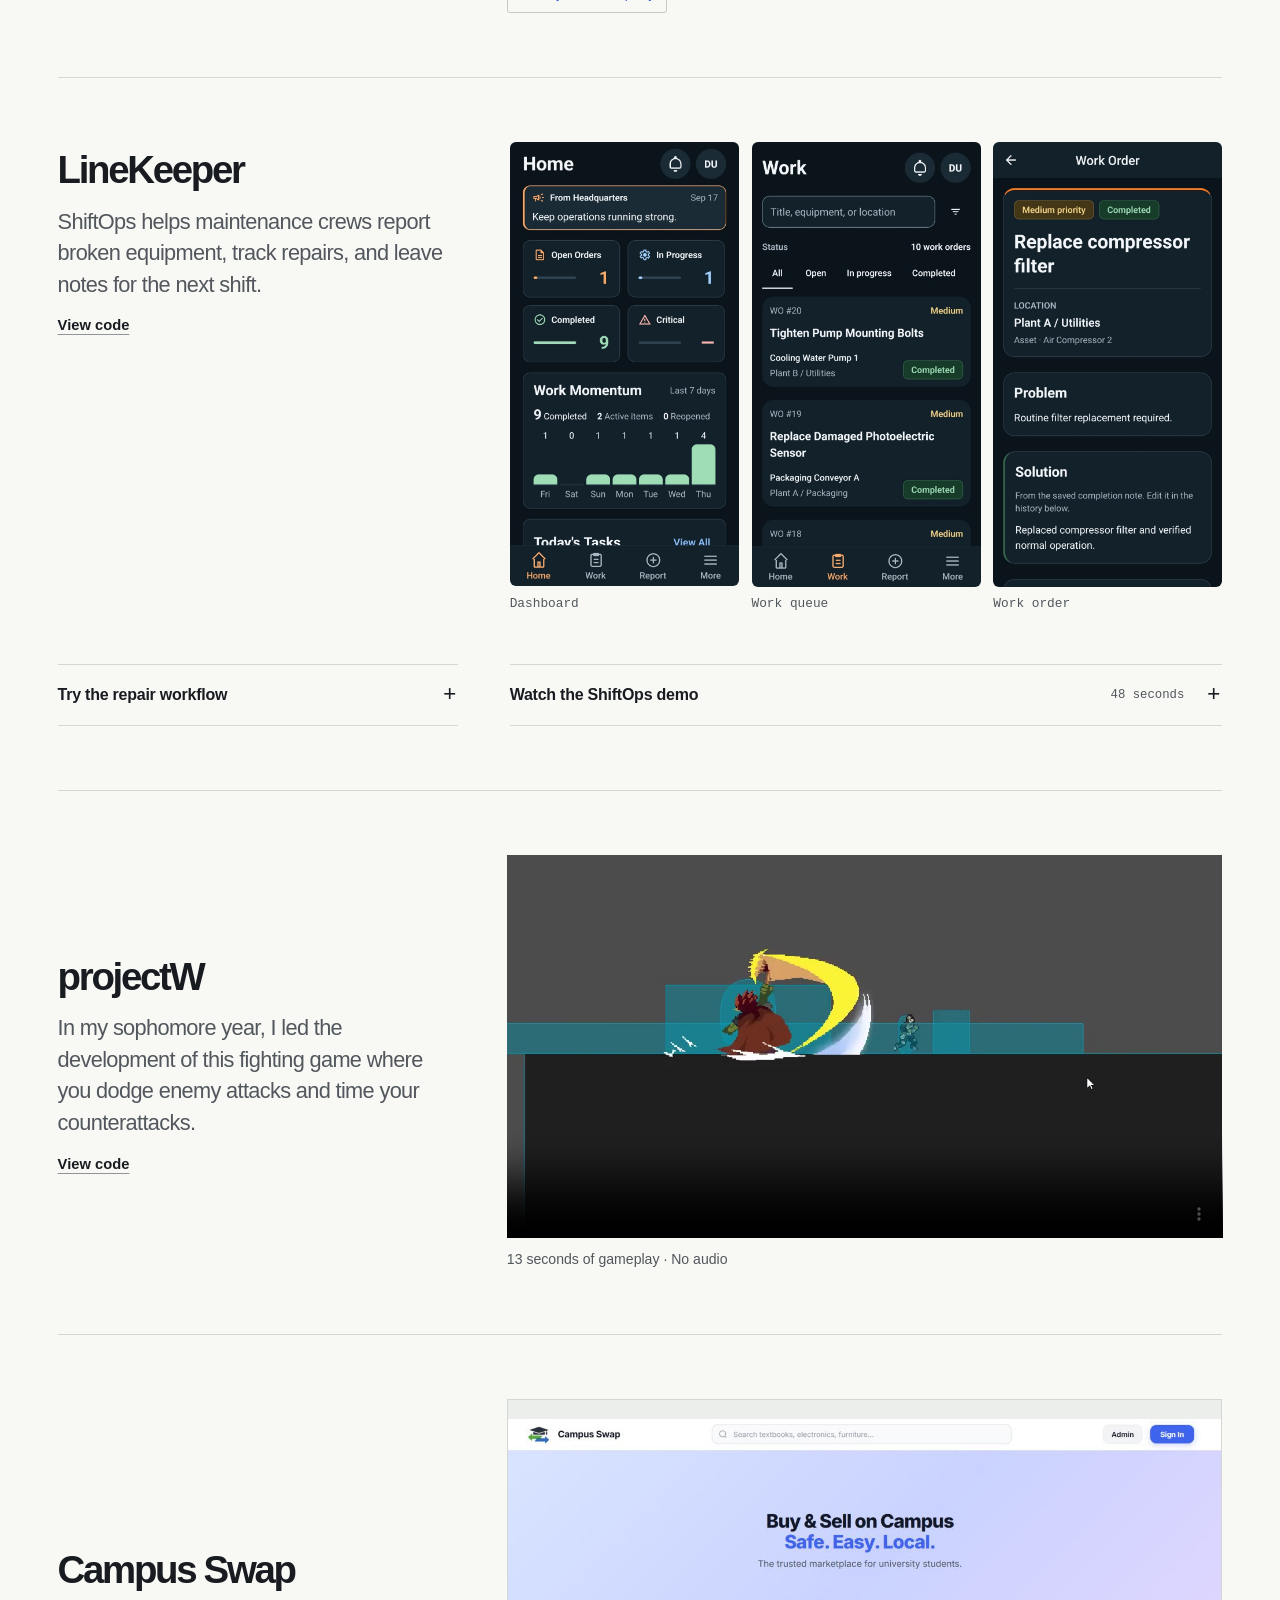
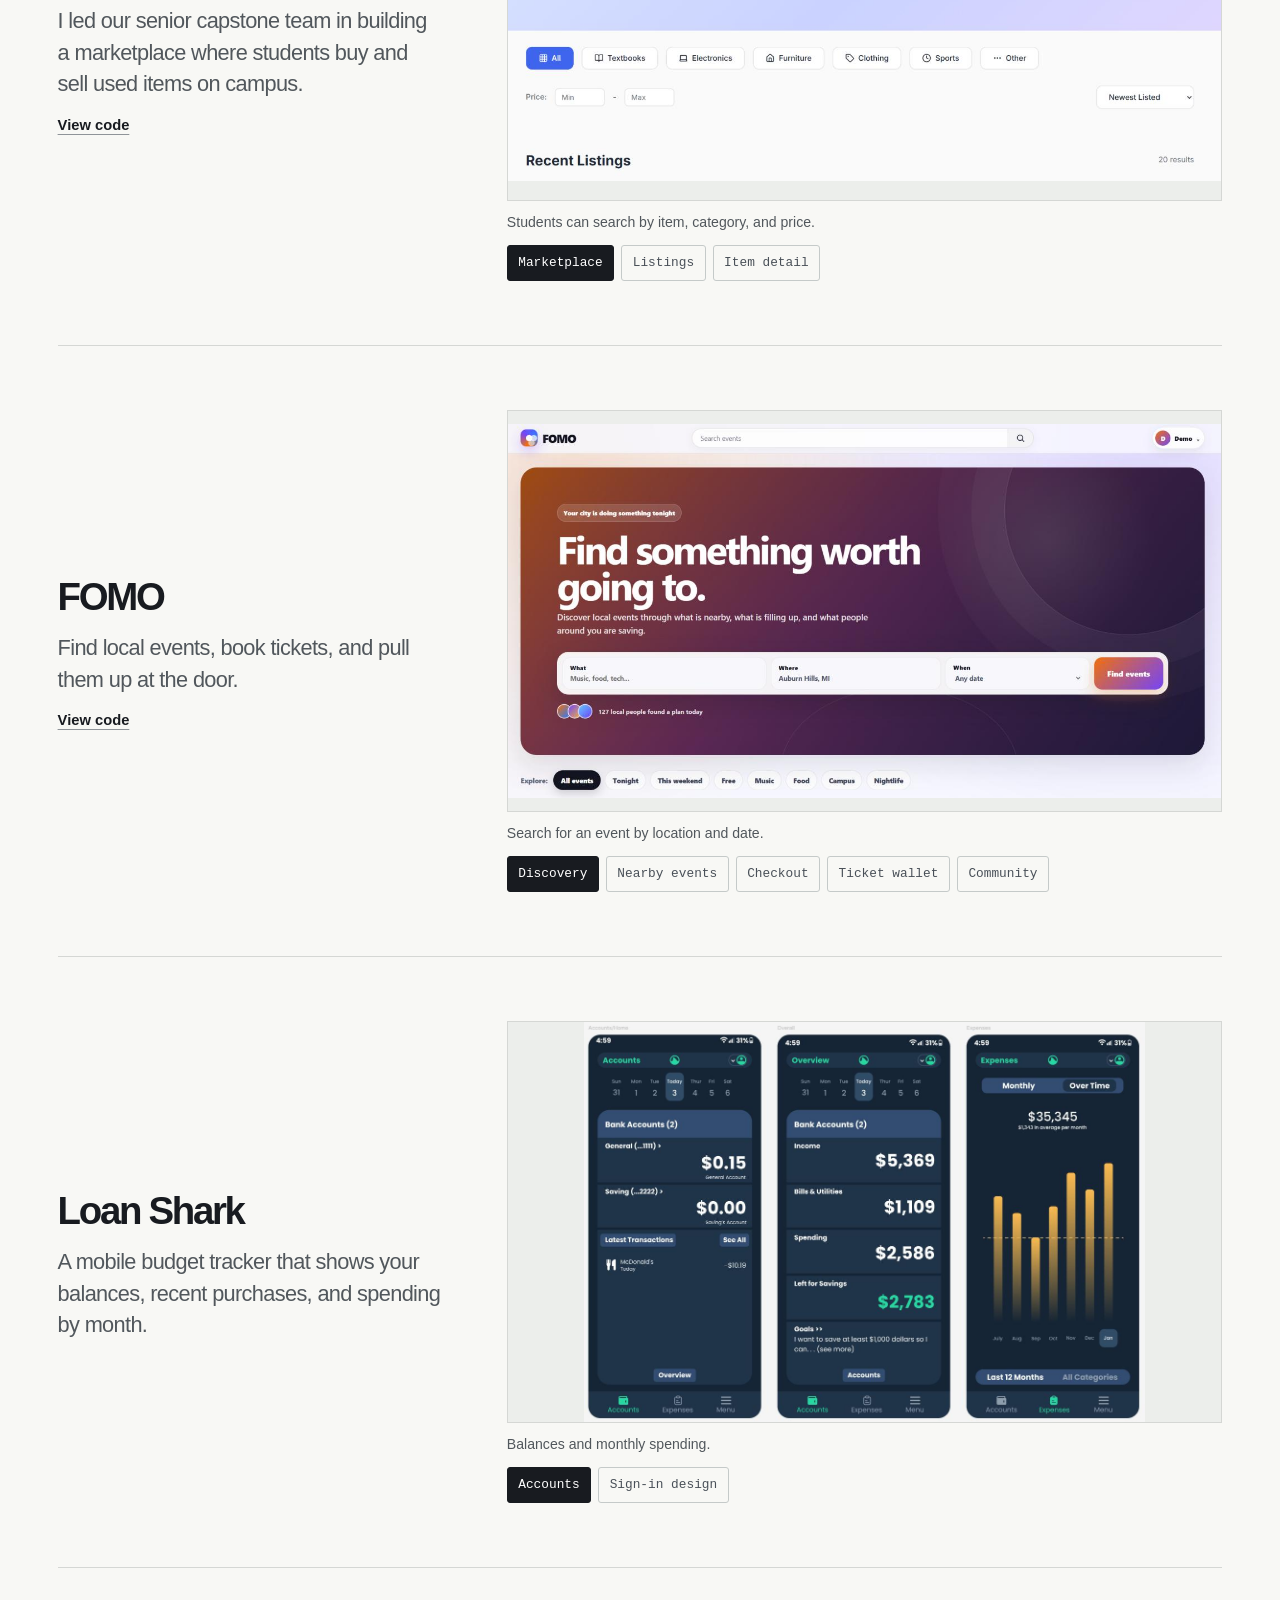
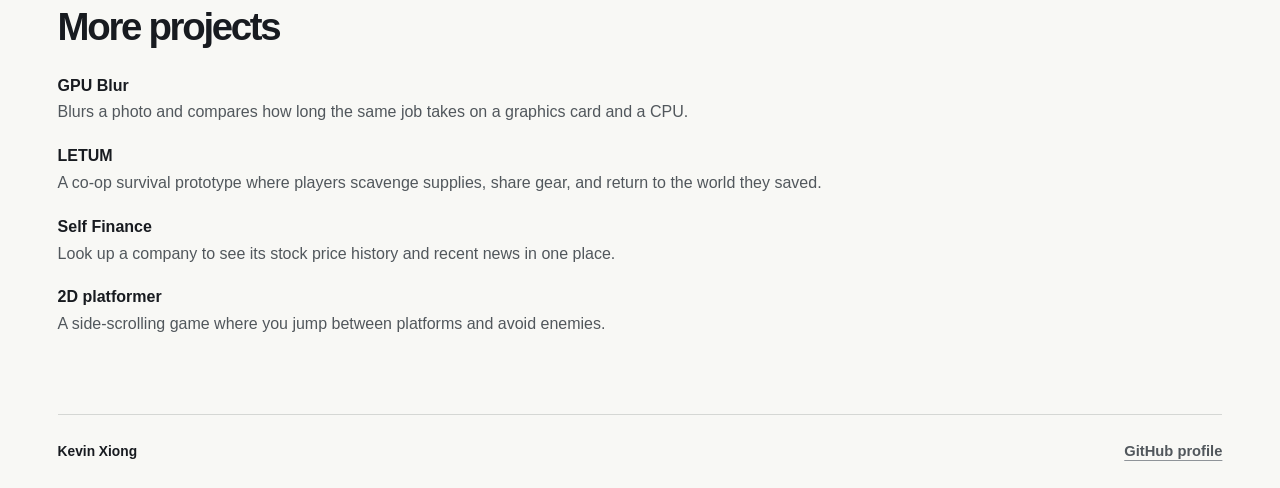
==== commit 343f4b0c: "Credit sophomore-year leadership on projectW" ====
--- a/capstone_page.html
+++ b/capstone_page.html
@@ -107,7 +107,7 @@
     <article id="projectw" class="feature media-feature ruled">
       <div class="feature-copy">
         <h2>projectW</h2>
-        <p class="lead">A fighting game where you dodge enemy attacks and time your counterattacks.</p>
+        <p class="lead">In my sophomore year, I led the development of this fighting game where you dodge enemy attacks and time your counterattacks.</p>
         <a class="text-link" href="https://github.com/Thorfinn980/ProjectW">View code</a>
       </div>
       <figure class="game-film">
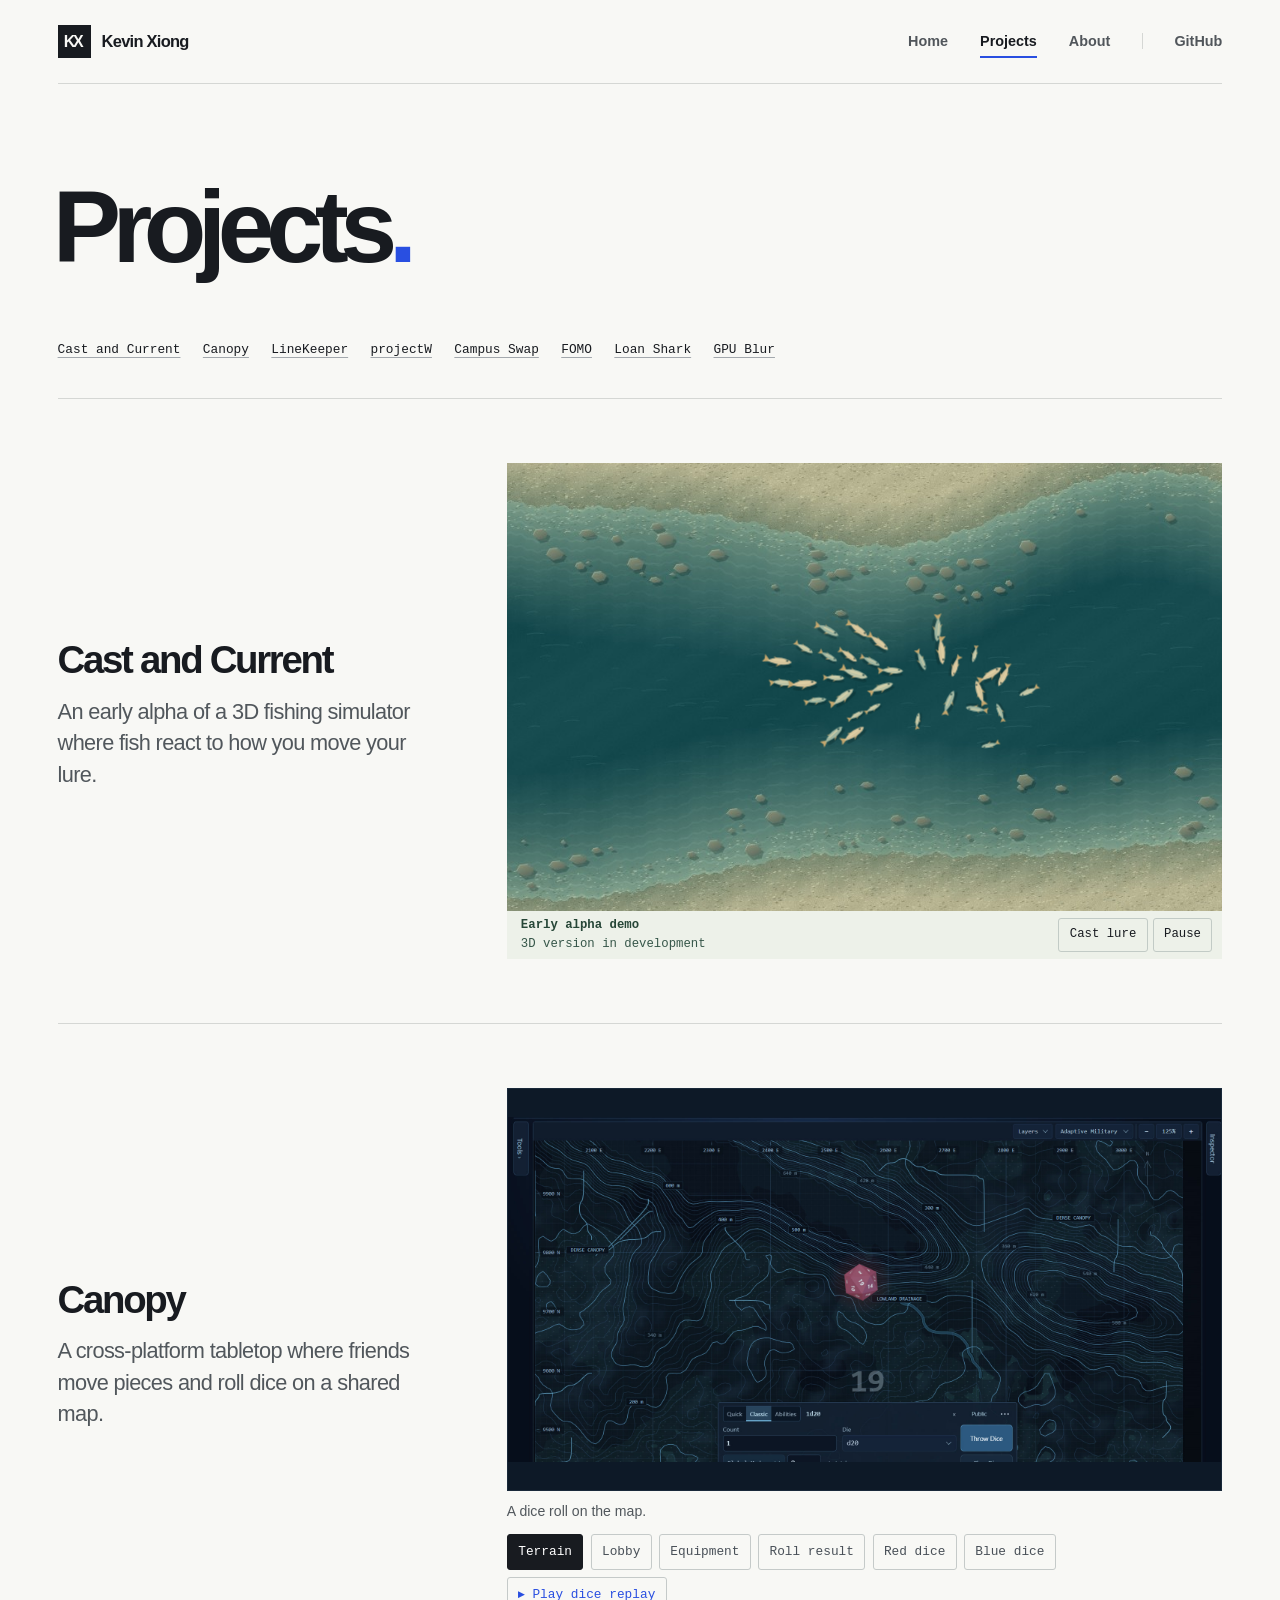
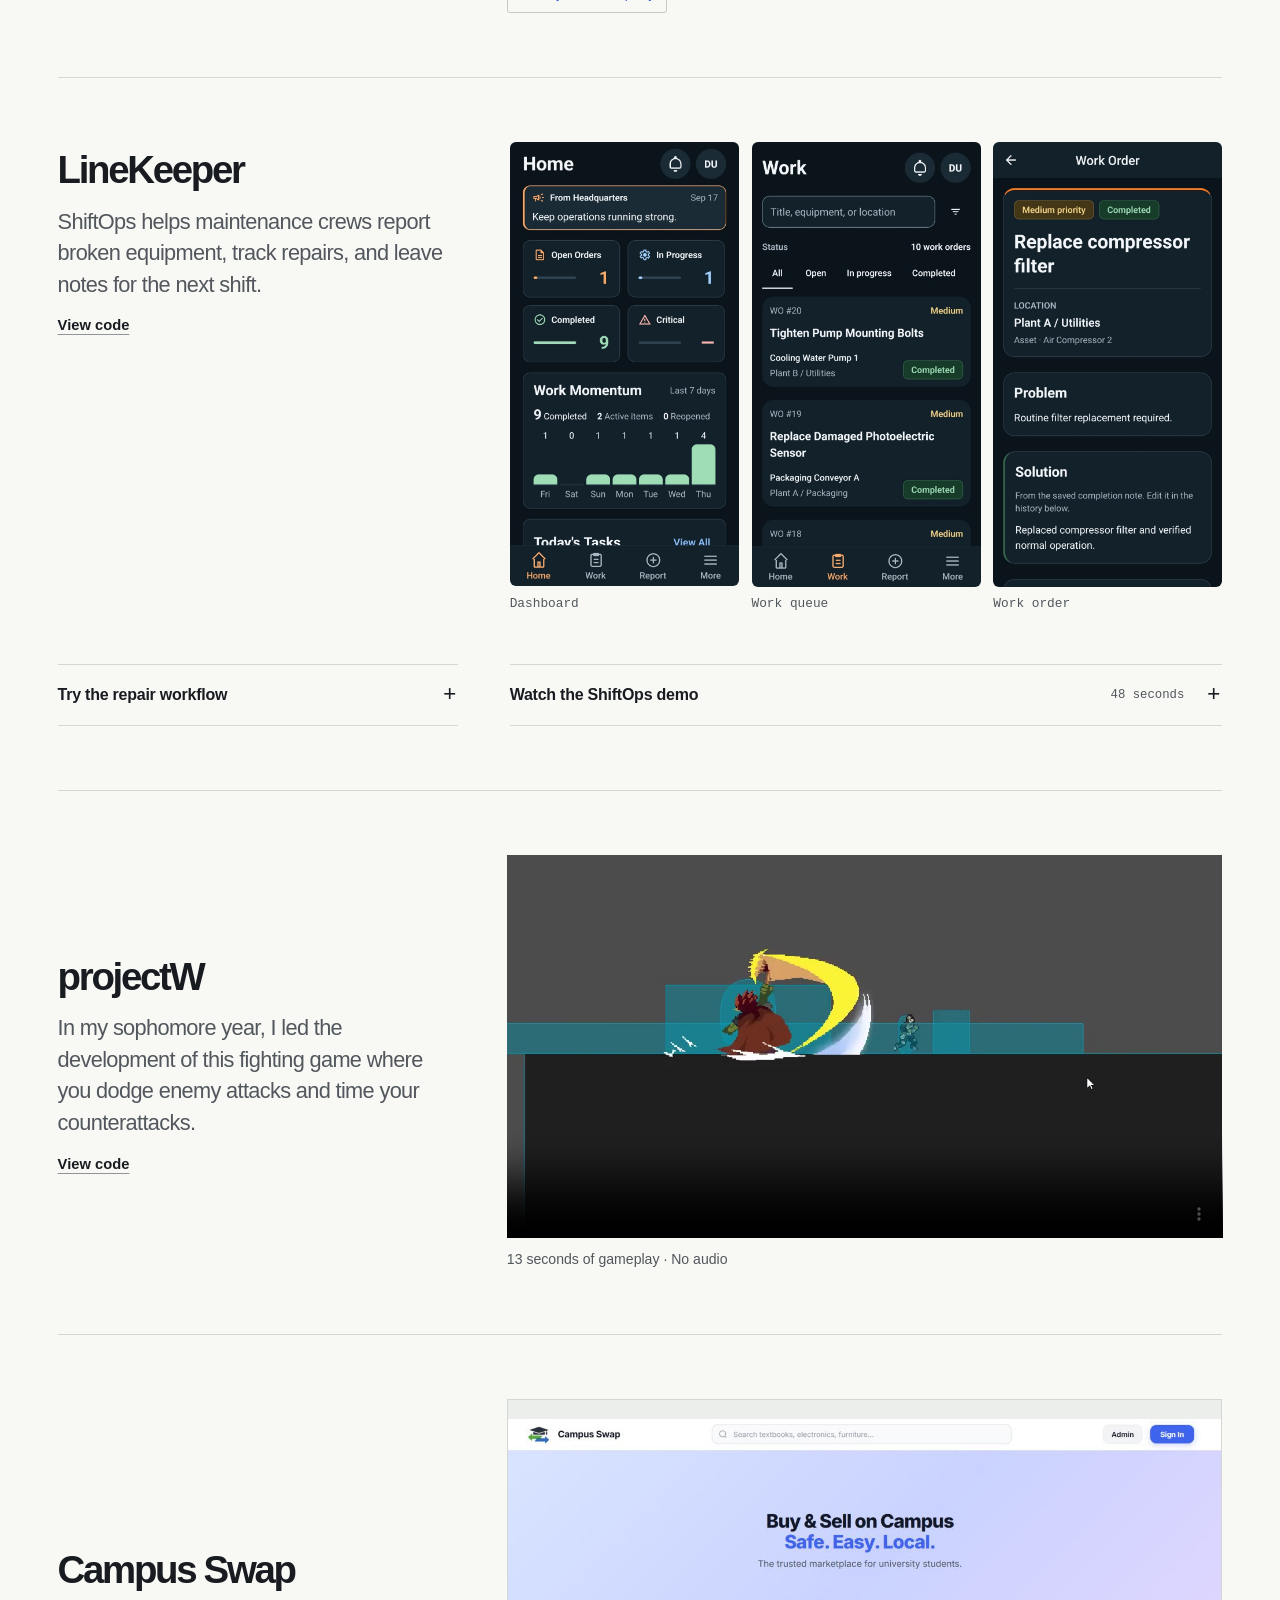
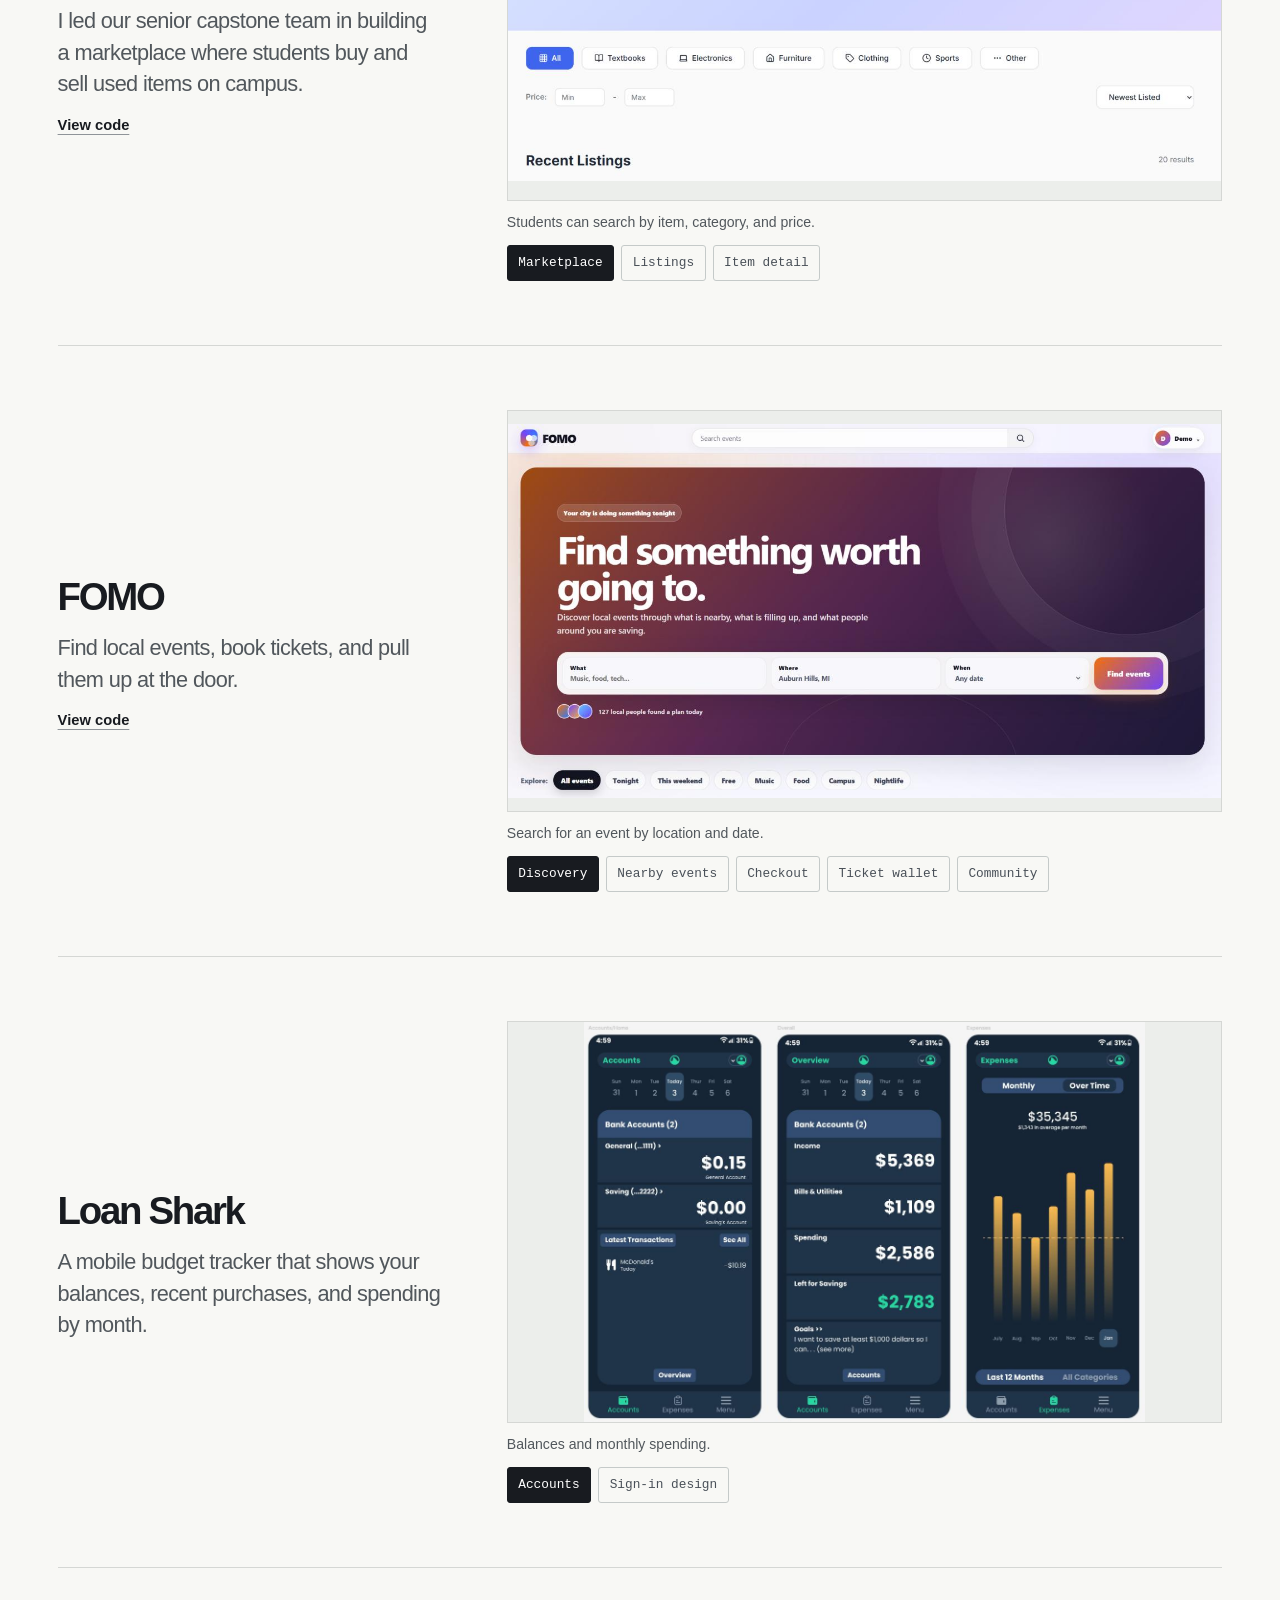
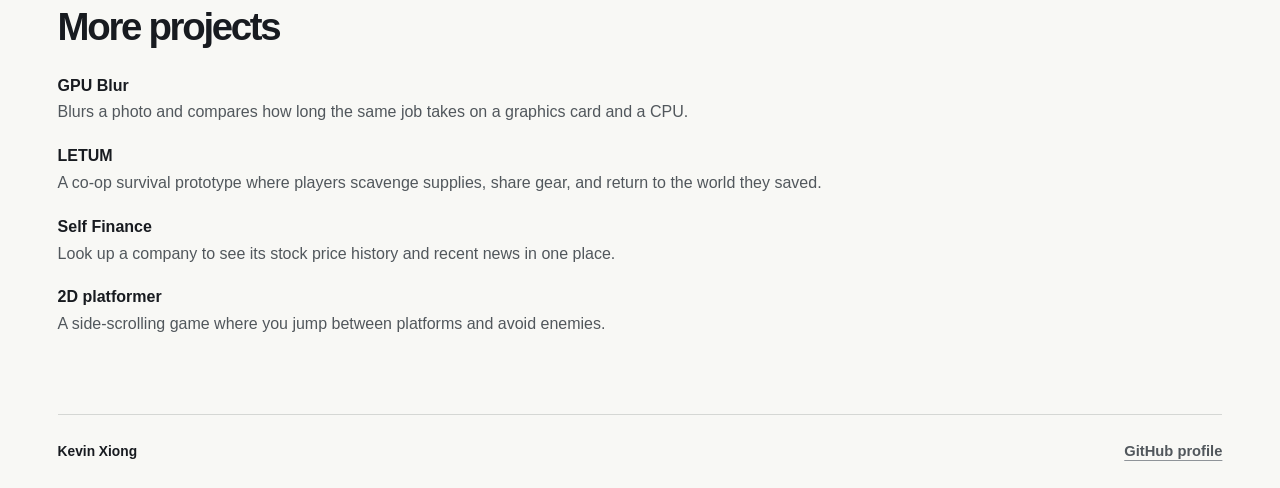
==== commit ff4f51a2: "Describe Cast and Current as an early alpha" ====
--- a/capstone_page.html
+++ b/capstone_page.html
@@ -38,7 +38,7 @@
     <article id="cast-and-current" class="feature media-feature ruled">
       <div class="feature-copy">
         <h2>Cast and Current</h2>
-        <p class="lead">A 3D fishing simulator where fish react to how you move your lure.</p>
+        <p class="lead">An early alpha of a 3D fishing simulator where fish react to how you move your lure.</p>
       </div>
       <figure class="school" data-school aria-label="Cast and Current early alpha fish schooling prototype">
           <div class="school-water">
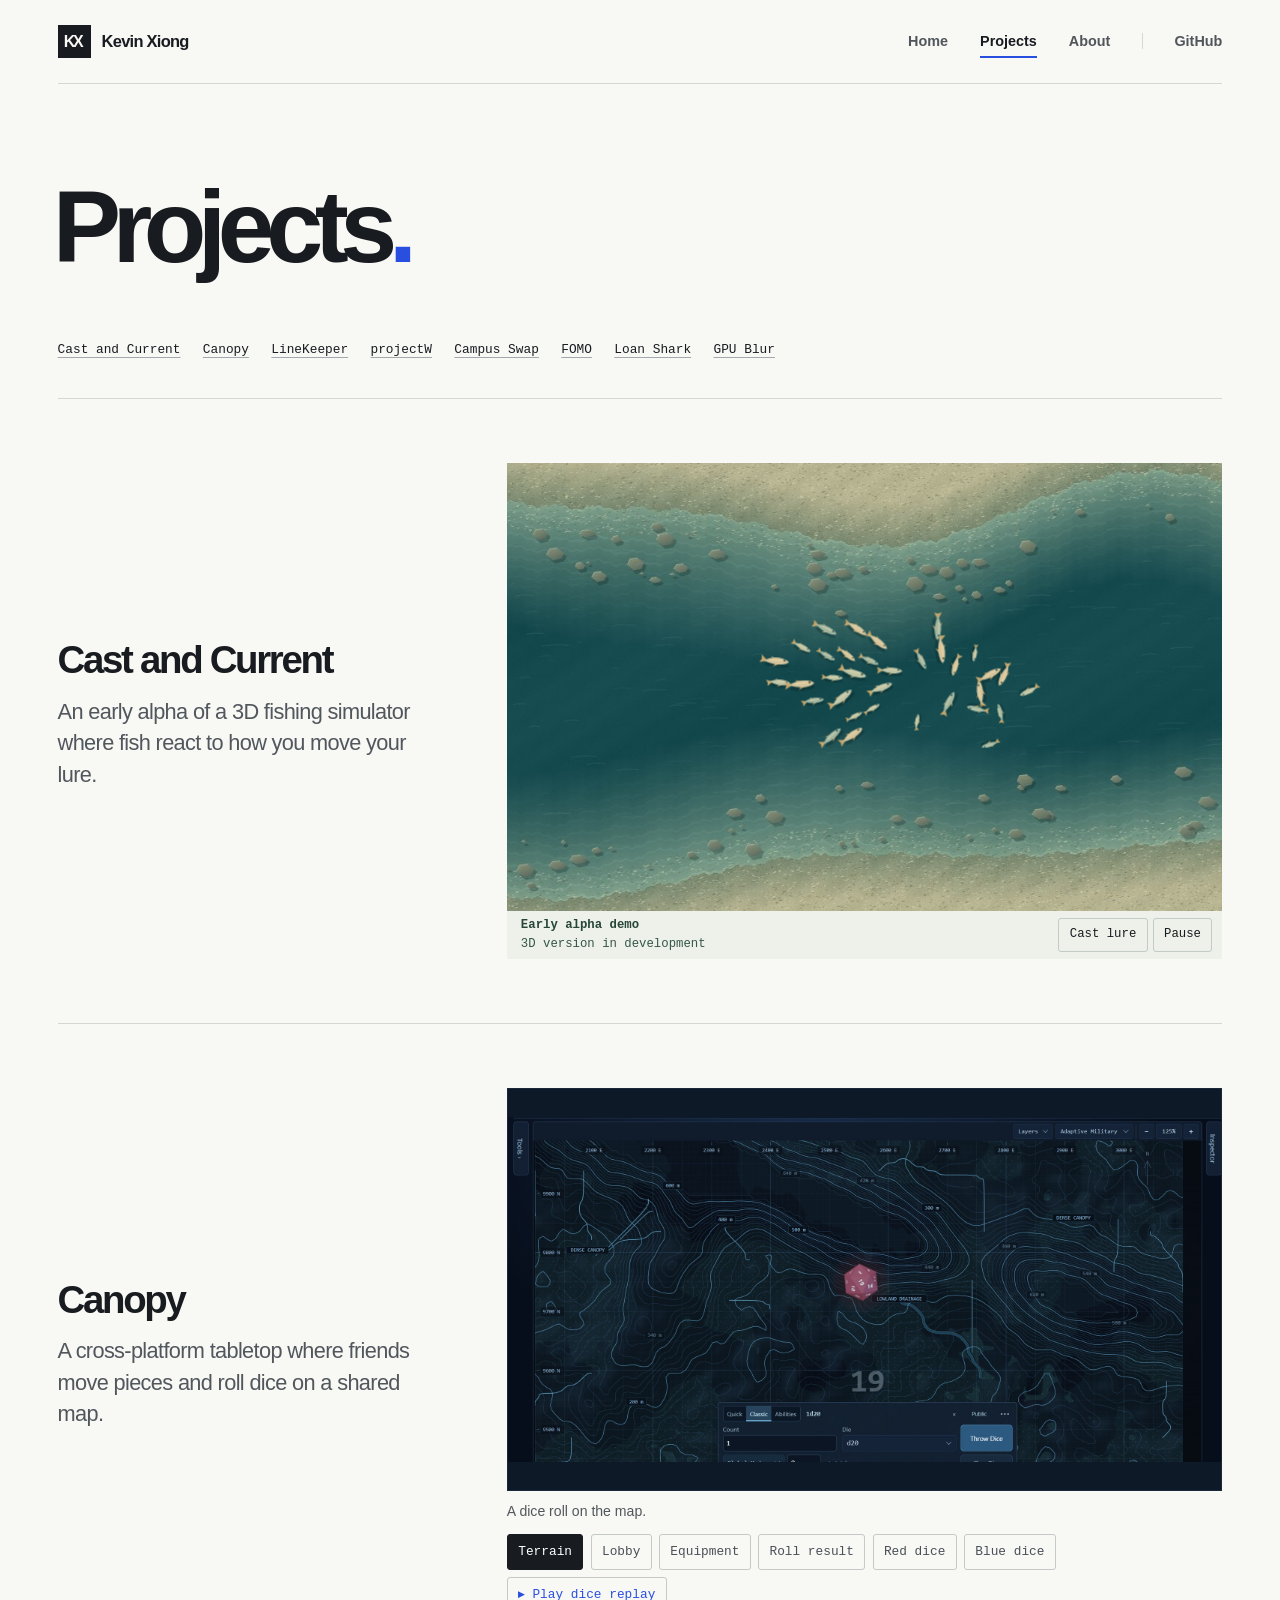
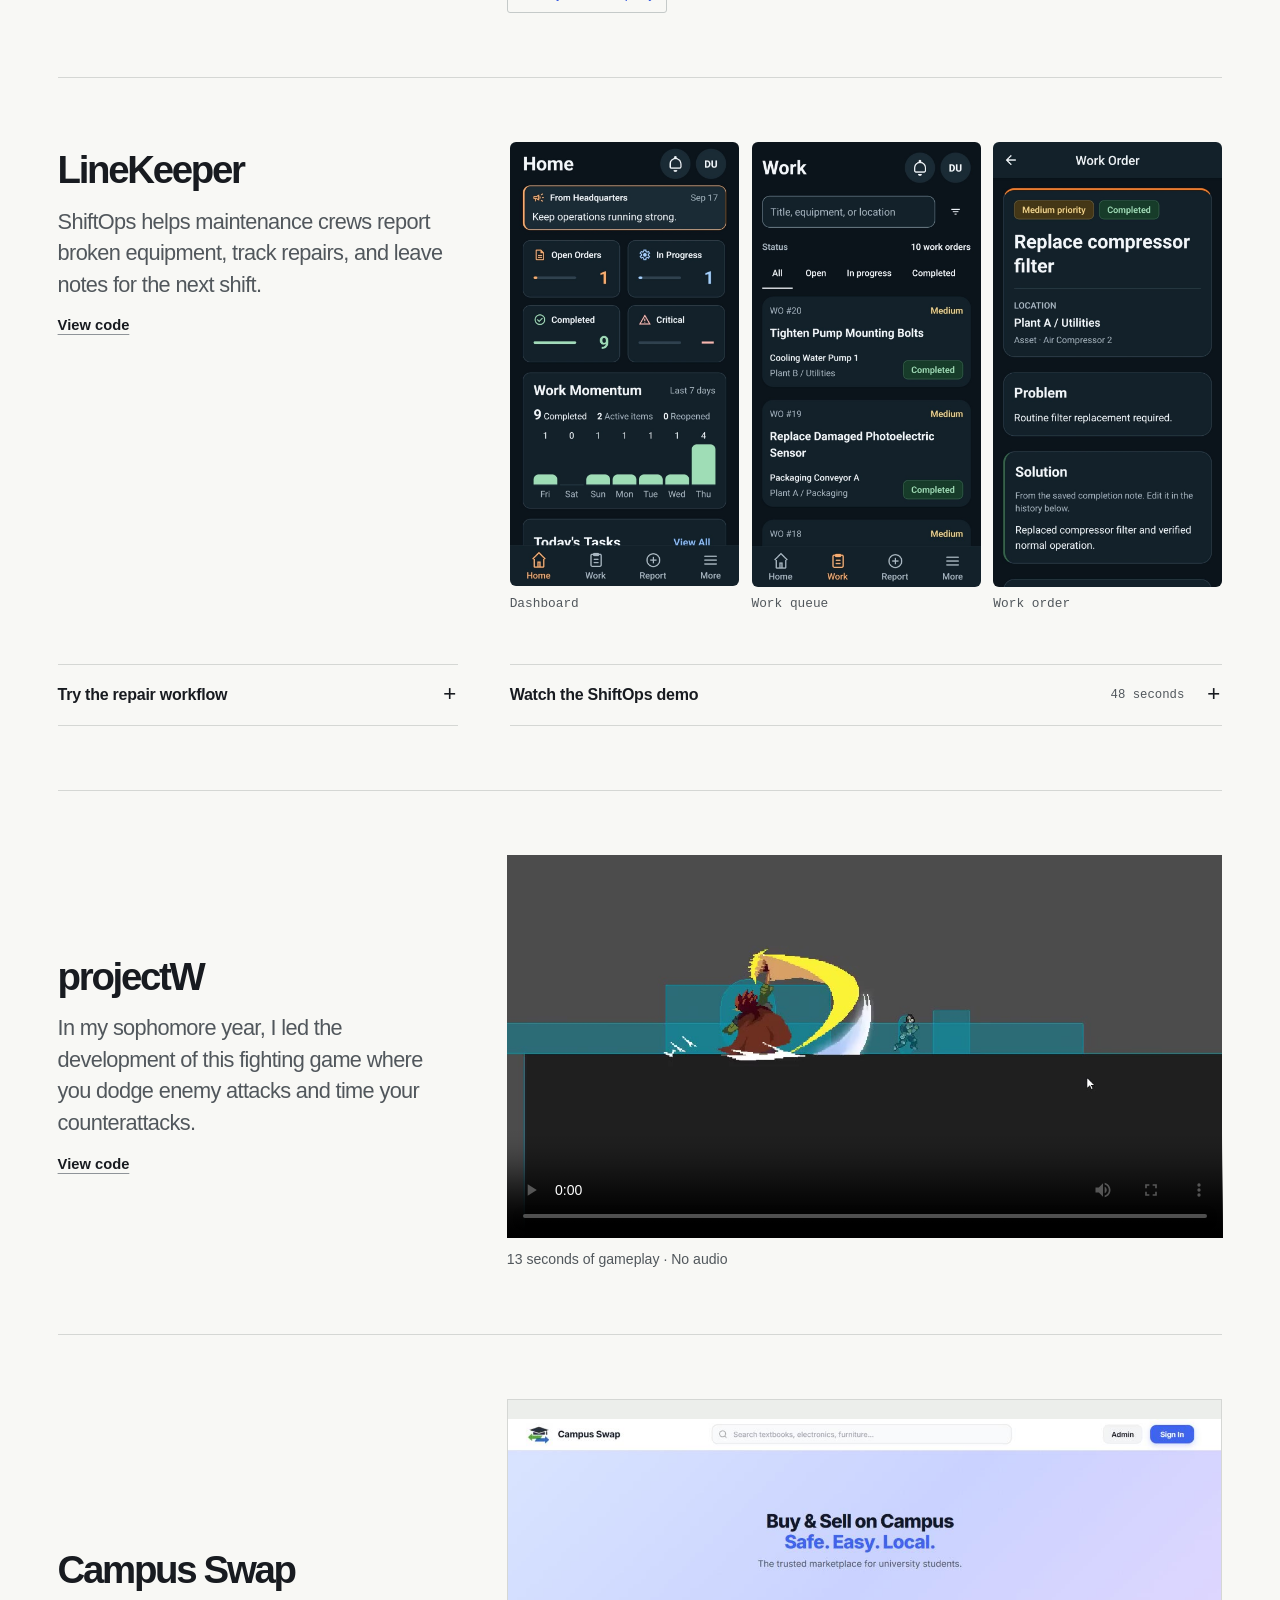
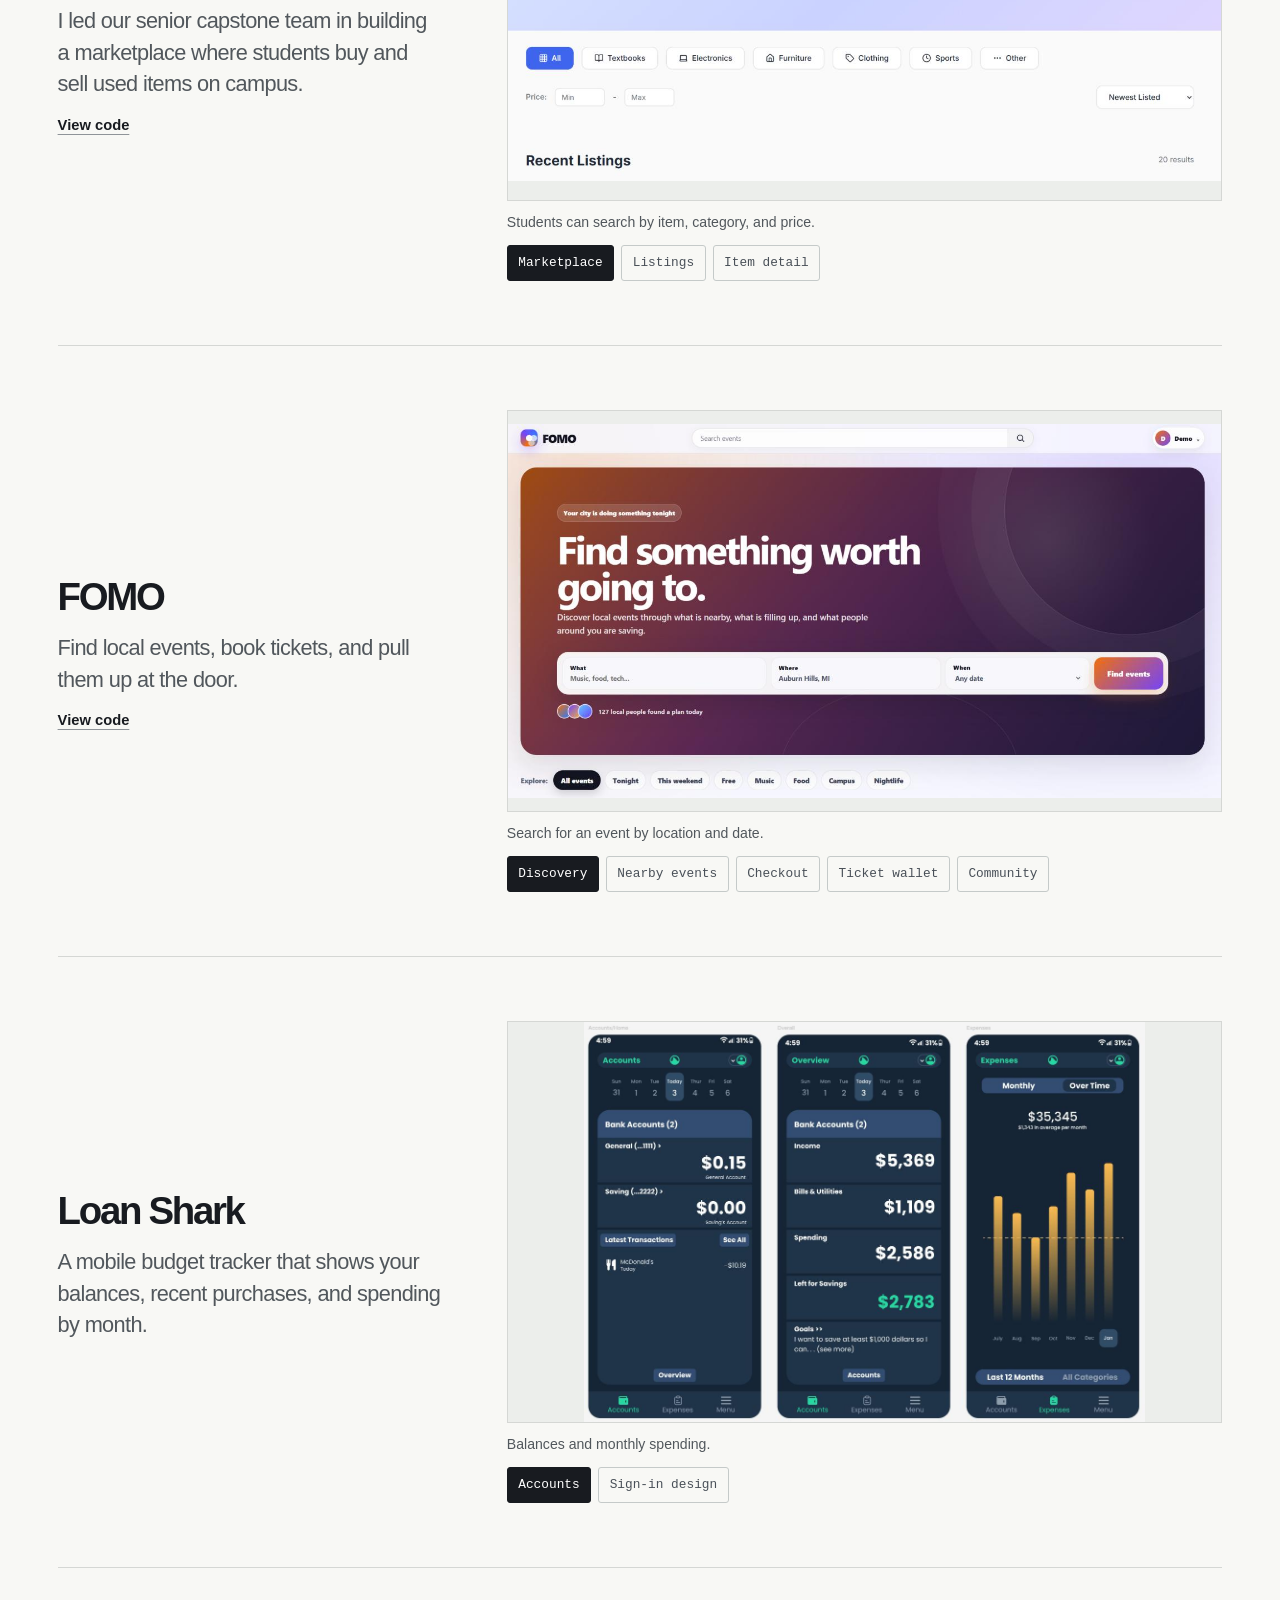
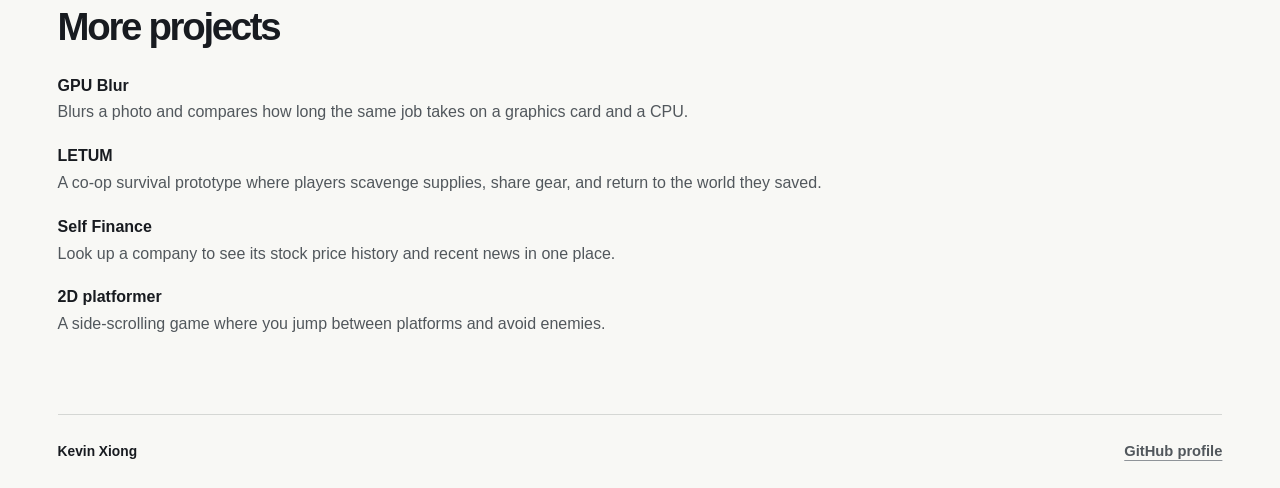
==== commit ebb1a9e9: "Report portfolio pages and visible visit duration" ====
--- a/capstone_page.html
+++ b/capstone_page.html
@@ -14,6 +14,7 @@
   <link rel="stylesheet" href="assets/showcase.css?v=shoals2">
   <script src="assets/school.js?v=shoals2" defer></script>
   <script src="assets/work-order.js" defer></script>
+  <script src="visit.js" defer></script>
 </head>
 <body>
   <a class="skip" href="#main">Skip to content</a>
